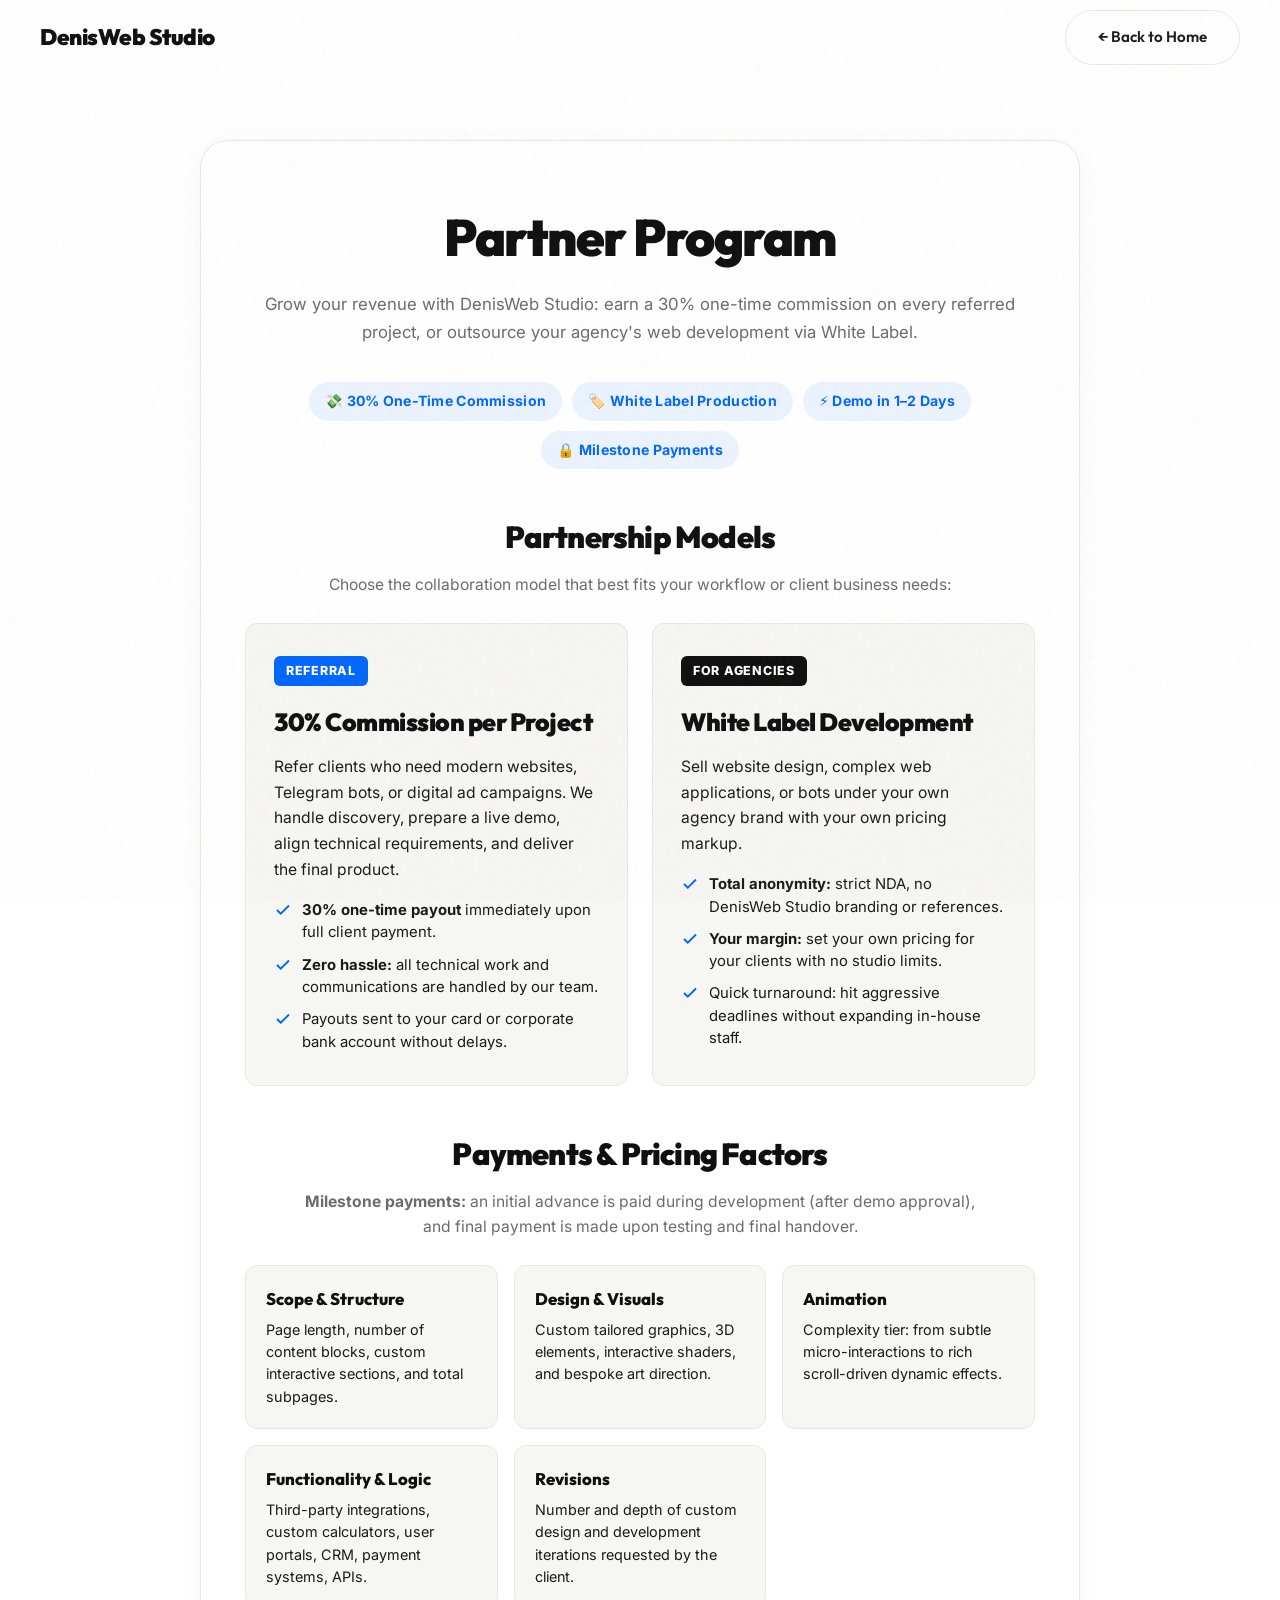
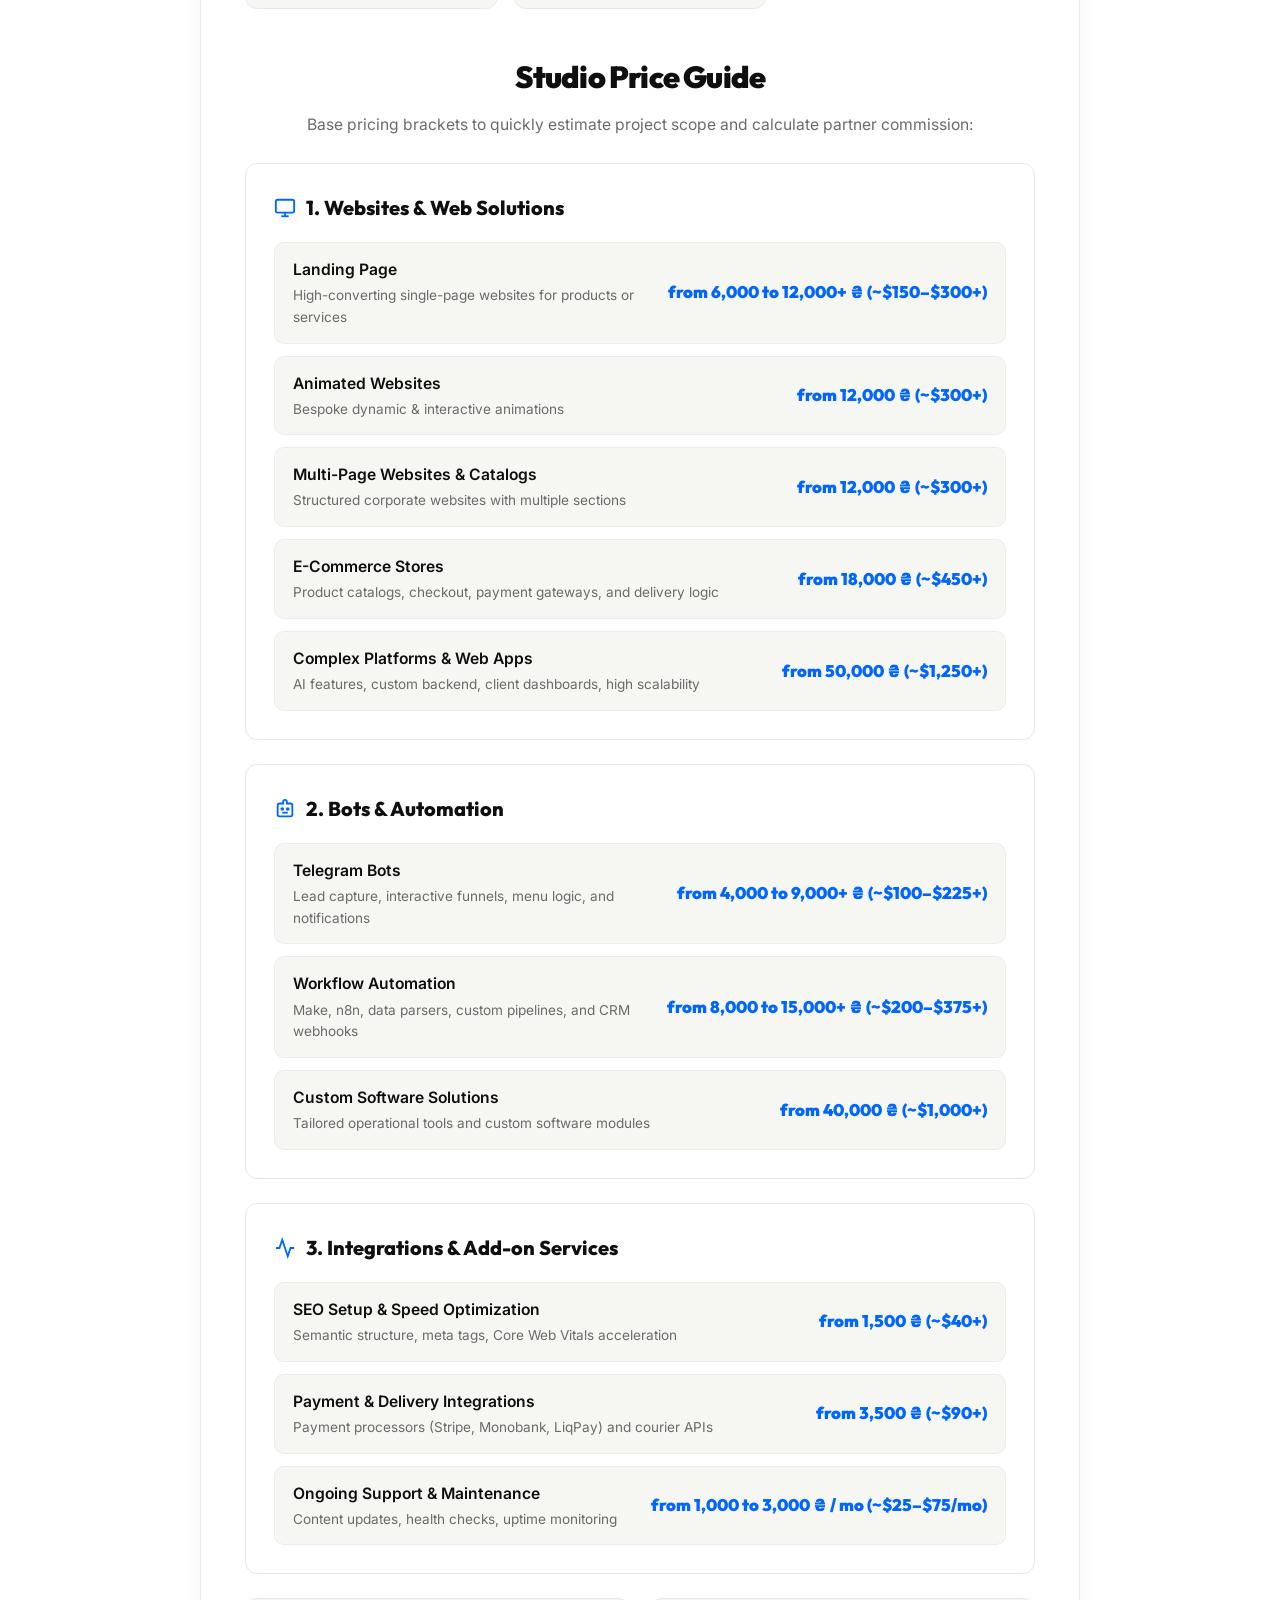
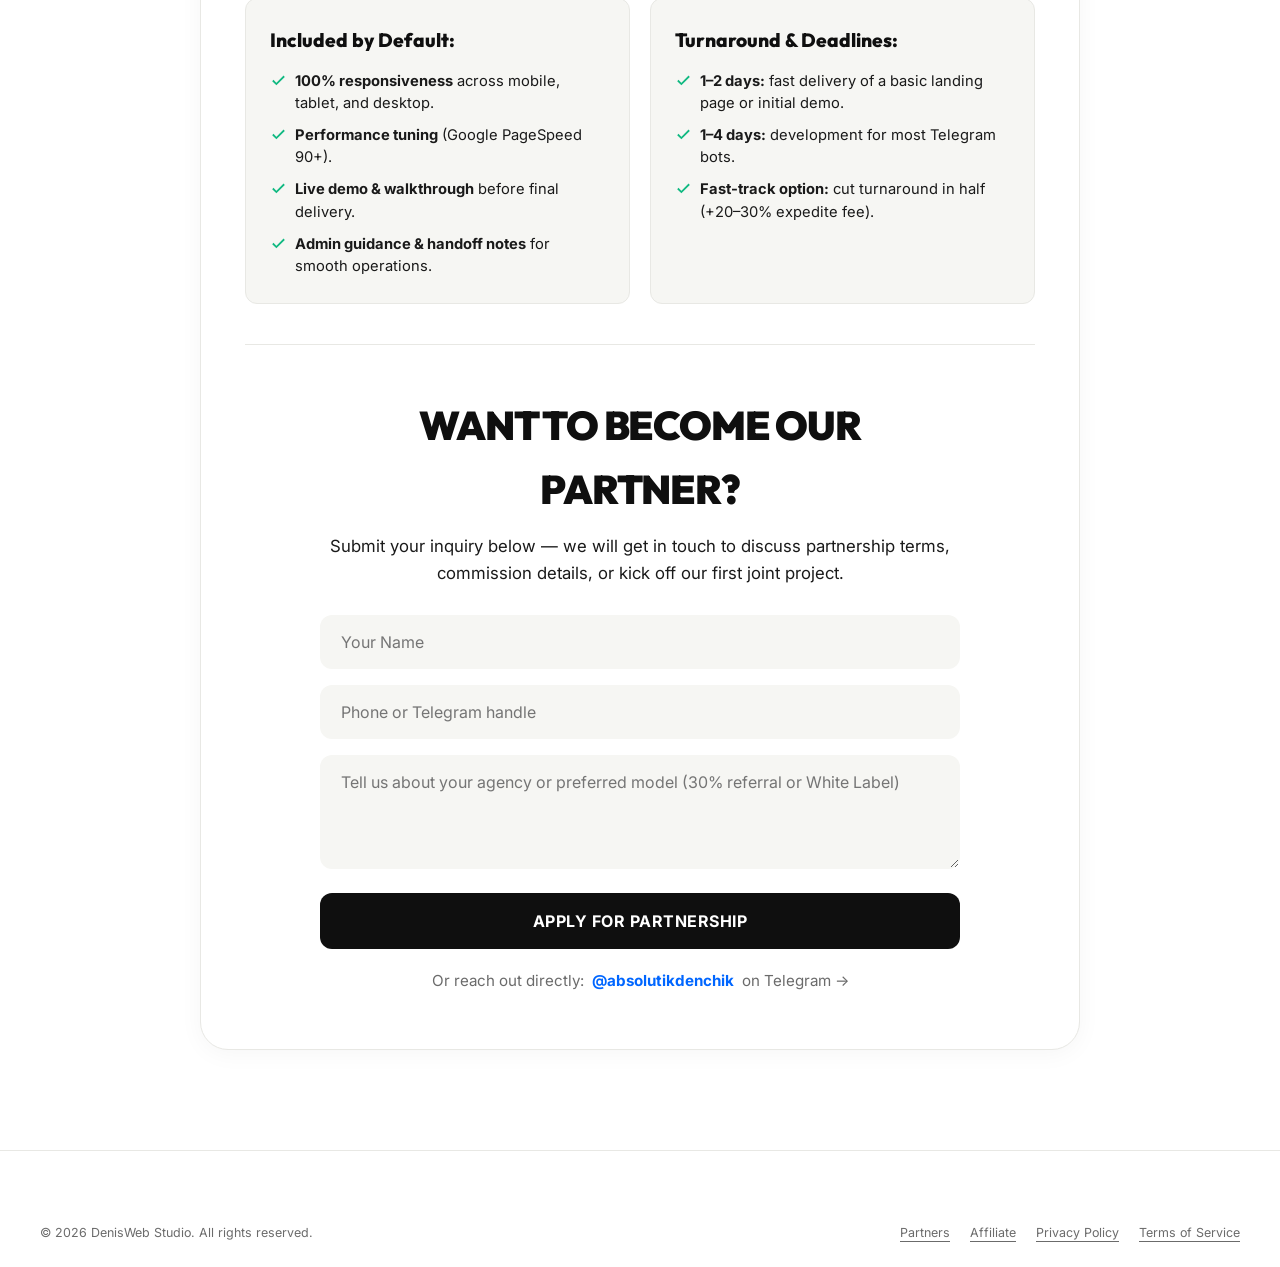
==== affiliate-en.html @ edb75cd3 "Update partners slider layout and rebuild affiliate page with accurate pricing and models" ====
<!DOCTYPE html>
<html lang="en">
<head>
  <!-- Google tag (gtag.js) -->
  <script async src="https://www.googletagmanager.com/gtag/js?id=G-YBHS45T8XF"></script>
  <script>
    window.dataLayer = window.dataLayer || [];
    function gtag(){dataLayer.push(arguments);}
    gtag('js', new Date());

    gtag('config', 'G-YBHS45T8XF');
  </script>

  <meta charset="UTF-8">
  <meta name="viewport" content="width=device-width, initial-scale=1.0">
  <title>Partner Program | DenisWeb Studio</title>
  <meta name="description" content="DenisWeb Studio Partner Program: 30% one-time commission per referred client or White Label development for digital agencies. Transparent rates, fast turnaround, and 1-2 day demos.">
  <meta name="robots" content="index, follow">

  <!-- Favicon & Touch Icons -->
  <link rel="icon" type="image/x-icon" href="/favicon.ico">
  <link rel="icon" type="image/png" sizes="48x48" href="/favicon-48x48.png">
  <link rel="icon" type="image/png" sizes="96x96" href="/favicon-96x96.png">
  <link rel="icon" type="image/png" sizes="192x192" href="/assets/images/icon-192.png">
  <link rel="apple-touch-icon" sizes="180x180" href="/apple-touch-icon.png">
  <link rel="manifest" href="/site.webmanifest">
  <meta name="theme-color" content="#0F0F0F">

  <!-- OpenGraph -->
  <meta property="og:type" content="website">
  <meta property="og:title" content="Partner Program | DenisWeb Studio">
  <meta property="og:description" content="Earn 30% commission per referred project or scale your agency with White Label web development.">
  <meta property="og:image" content="https://denys-zalizko.vercel.app/assets/images/logo-square.png">
  <link rel="preconnect" href="https://fonts.googleapis.com">
  <link rel="preconnect" href="https://fonts.gstatic.com" crossorigin>
  <link href="https://fonts.googleapis.com/css2?family=Inter:wght@400;500;600;700&family=Outfit:wght@600;700;800;900&display=swap" rel="stylesheet">
  <link rel="stylesheet" href="assets/css/styles.css">
  <style>
    .legal-hdr__inner {
      height: 100%;
      display: flex !important;
      align-items: center !important;
      justify-content: space-between !important;
      width: 100% !important;
    }
    .legal-hdr .logo {
      display: flex !important;
      align-items: center !important;
      margin: 0 !important;
      order: 1 !important;
    }
    .legal-hdr .logo__name {
      font-family: var(--ffh) !important;
      font-weight: 900 !important;
      font-size: 1.4rem !important;
      letter-spacing: -0.5px !important;
      color: var(--black) !important;
    }
    .legal-hdr .btn {
      display: inline-flex !important;
      align-items: center !important;
      margin-left: auto !important;
      order: 2 !important;
    }
    .legal-page {
      padding-top: calc(var(--hh) + 40px);
      padding-bottom: 100px;
      min-height: 100vh;
    }
    .legal-card {
      background: var(--white);
      border: 1px solid var(--border);
      border-radius: var(--r-xl);
      padding: 56px 44px;
      margin-top: 24px;
      box-shadow: 0 4px 24px rgba(0,0,0,0.04);
    }
    .legal-card h1 {
      font-family: var(--ffh);
      font-size: clamp(2.2rem, 4vw, 3.2rem);
      font-weight: 900;
      letter-spacing: -1.5px;
      color: var(--black);
      margin-bottom: 12px;
      text-align: center;
    }
    .legal-card .legal-date {
      color: var(--muted);
      font-size: 1.05rem;
      margin: 0 auto 36px;
      display: block;
      line-height: 1.65;
      max-width: 760px;
      text-align: center;
    }

    /* Chips row */
    .partner-chips {
      display: flex;
      justify-content: center;
      flex-wrap: wrap;
      gap: 10px;
      margin-bottom: 44px;
    }
    .partner-chip {
      display: inline-flex;
      align-items: center;
      gap: 6px;
      padding: 8px 16px;
      border-radius: 999px;
      background: rgba(0, 102, 255, 0.08);
      color: var(--accent);
      font-size: 0.88rem;
      font-weight: 700;
      letter-spacing: 0.02em;
    }

    /* Section Titles */
    .affiliate-sec-title {
      font-family: var(--ffh);
      font-size: clamp(1.4rem, 2.8vw, 1.9rem);
      font-weight: 900;
      letter-spacing: -0.8px;
      color: var(--black);
      margin: 44px 0 20px;
      text-align: center;
    }
    .affiliate-sec-desc {
      text-align: center;
      color: var(--muted);
      font-size: 0.98rem;
      max-width: 680px;
      margin: -10px auto 26px;
      line-height: 1.6;
    }

    /* Format Cards (30% vs White Label) */
    .format-grid {
      display: grid;
      grid-template-columns: 1fr 1fr;
      gap: 24px;
      margin-bottom: 20px;
    }
    .format-card {
      background: var(--gray);
      border: 1px solid var(--border);
      border-radius: var(--r);
      padding: 32px 28px;
      display: flex;
      flex-direction: column;
      position: relative;
      transition: transform 0.25s ease, border-color 0.25s ease;
    }
    .format-card:hover {
      transform: translateY(-3px);
      border-color: var(--accent);
    }
    .format-card__badge {
      display: inline-block;
      align-self: flex-start;
      padding: 5px 12px;
      border-radius: 6px;
      font-size: 0.78rem;
      font-weight: 800;
      text-transform: uppercase;
      letter-spacing: 0.06em;
      margin-bottom: 16px;
      background: var(--black);
      color: var(--white);
    }
    .format-card__badge.accent {
      background: var(--accent);
      color: #FFFFFF;
    }
    .format-card__title {
      font-family: var(--ffh);
      font-size: clamp(1.25rem, 2.2vw, 1.55rem);
      font-weight: 900;
      letter-spacing: -0.5px;
      color: var(--black);
      margin-bottom: 12px;
    }
    .format-card__text {
      font-size: 0.98rem;
      color: var(--text);
      line-height: 1.65;
      margin-bottom: 16px;
    }
    .format-card__list {
      list-style: none;
      padding: 0;
      margin: 0;
      display: flex;
      flex-direction: column;
      gap: 10px;
      font-size: 0.93rem;
      color: var(--text);
    }
    .format-card__list li {
      display: flex;
      align-items: flex-start;
      gap: 10px;
      line-height: 1.5;
    }
    .format-card__list li svg {
      width: 18px;
      height: 18px;
      min-width: 18px;
      color: var(--accent);
      margin-top: 2px;
    }

    /* Price Section & Grids */
    .price-cat {
      background: var(--white);
      border: 1px solid var(--border);
      border-radius: var(--r);
      padding: 28px;
      margin-bottom: 24px;
    }
    .price-cat__title {
      font-family: var(--ffh);
      font-size: 1.25rem;
      font-weight: 800;
      color: var(--black);
      margin-bottom: 18px;
      display: flex;
      align-items: center;
      gap: 10px;
    }
    .price-cat__title svg {
      color: var(--accent);
      width: 22px;
      height: 22px;
    }
    .price-table {
      display: flex;
      flex-direction: column;
      gap: 12px;
    }
    .price-row {
      display: flex;
      justify-content: space-between;
      align-items: center;
      padding: 14px 18px;
      background: var(--gray);
      border-radius: 10px;
      border: 1px solid rgba(0,0,0,0.04);
      gap: 16px;
    }
    .price-row__name {
      font-weight: 600;
      font-size: 0.98rem;
      color: var(--black);
    }
    .price-row__desc {
      font-size: 0.85rem;
      color: var(--muted);
      margin-top: 3px;
    }
    .price-row__val {
      font-family: var(--ffh);
      font-weight: 900;
      font-size: 1.05rem;
      color: var(--accent);
      white-space: nowrap;
      text-align: right;
    }

    /* Influencing Factors */
    .factors-grid {
      display: grid;
      grid-template-columns: repeat(auto-fit, minmax(240px, 1fr));
      gap: 16px;
      margin-bottom: 28px;
    }
    .factor-item {
      background: var(--gray);
      border: 1px solid var(--border);
      border-radius: 12px;
      padding: 20px;
    }
    .factor-item__title {
      font-family: var(--ffh);
      font-weight: 800;
      font-size: 1.05rem;
      color: var(--black);
      margin-bottom: 6px;
    }
    .factor-item__desc {
      font-size: 0.9rem;
      color: var(--text);
      line-height: 1.55;
    }

    /* Included & Deadlines 2-Col Box */
    .info-dual {
      display: grid;
      grid-template-columns: 1fr 1fr;
      gap: 20px;
      margin-bottom: 40px;
    }
    .info-dual__col {
      background: var(--gray);
      border: 1px solid var(--border);
      border-radius: var(--r);
      padding: 26px 24px;
    }
    .info-dual__title {
      font-family: var(--ffh);
      font-size: 1.2rem;
      font-weight: 800;
      color: var(--black);
      margin-bottom: 14px;
    }
    .info-dual__list {
      list-style: none;
      padding: 0;
      margin: 0;
      display: flex;
      flex-direction: column;
      gap: 10px;
      font-size: 0.92rem;
      color: var(--text);
    }
    .info-dual__list li {
      display: flex;
      align-items: flex-start;
      gap: 8px;
      line-height: 1.5;
    }
    .info-dual__list li svg {
      width: 17px;
      height: 17px;
      min-width: 17px;
      color: #10B981;
      margin-top: 2px;
    }

    /* Contact Form Section */
    .partner-form-section {
      border-top: 1px solid var(--border);
      padding-top: 48px;
      margin-top: 28px;
    }
    .partner-form-container {
      max-width: 640px;
      margin: 0 auto;
      text-align: center;
    }
    .partner-form-container h2 {
      font-family: var(--ffh);
      font-size: clamp(1.8rem, 3.5vw, 2.5rem);
      font-weight: 900;
      letter-spacing: -1.2px;
      color: var(--black);
      margin-bottom: 12px;
    }
    .partner-form-container p {
      color: var(--text);
      font-size: 1.05rem;
      line-height: 1.6;
      margin-bottom: 28px;
    }

    /* Telegram Quick Link */
    .partner-tg-direct {
      display: inline-flex;
      align-items: center;
      gap: 8px;
      margin-top: 20px;
      font-size: 0.95rem;
      color: var(--muted);
      text-decoration: none;
      transition: color var(--trans);
    }
    .partner-tg-direct:hover {
      color: var(--accent);
    }
    .partner-tg-direct strong {
      color: var(--accent);
    }

    /* Dark theme support */
    body.dark-theme .legal-card {
      background: #141414;
      border-color: #262626;
    }
    body.dark-theme .format-card,
    body.dark-theme .factor-item,
    body.dark-theme .info-dual__col,
    body.dark-theme .price-row {
      background: #1A1A1A;
      border-color: #2B2B2B;
    }
    body.dark-theme .price-cat {
      background: #141414;
      border-color: #262626;
    }
    body.dark-theme .format-card__badge {
      background: #333;
      color: #FFF;
    }
    body.dark-theme .format-card__badge.accent {
      background: var(--accent);
    }

    /* Mobile Responsive */
    @media (max-width: 768px) {
      .legal-card {
        padding: 32px 18px;
      }
      .legal-card h1 {
        font-size: 2.1rem;
        text-align: center;
      }
      .legal-card .legal-date {
        font-size: 0.95rem;
        margin-bottom: 24px;
        text-align: center;
      }
      .affiliate-sec-title {
        font-size: 1.45rem;
        text-align: center;
        margin-top: 36px;
      }
      .affiliate-sec-desc {
        text-align: center;
      }
      .format-grid {
        grid-template-columns: 1fr;
        gap: 16px;
      }
      .format-card {
        padding: 24px 20px;
        text-align: center;
        align-items: center;
      }
      .format-card__badge {
        align-self: center;
      }
      .format-card__list {
        text-align: left;
      }
      .info-dual {
        grid-template-columns: 1fr;
        gap: 16px;
      }
      .info-dual__col {
        padding: 22px 18px;
      }
      .price-cat {
        padding: 20px 16px;
      }
      .price-row {
        flex-direction: column;
        align-items: center;
        text-align: center;
        padding: 14px;
        gap: 8px;
      }
      .price-row__val {
        text-align: center;
      }
      .partner-chips {
        justify-content: center;
      }
      .partner-chip {
        font-size: 0.8rem;
        padding: 6px 12px;
      }
      .partner-form-container h2 {
        font-size: 1.95rem;
        text-align: center;
      }
      .partner-form-container p {
        font-size: 0.95rem;
        text-align: center;
      }
      .legal-hdr .logo__name {
        font-size: 1.15rem !important;
      }
    }
  </style>
</head>
<body>

<!-- Noise overlay -->
<div class="noise" aria-hidden="true"></div>

<!-- Header -->
<header class="hdr legal-hdr">
  <div class="wrap legal-hdr__inner">
    <a href="en.html" class="logo">
      <span class="logo__name">DenisWeb Studio</span>
    </a>
    <a href="en.html" class="btn btn--out btn--sm">← Back to Home</a>
  </div>
</header>

<!-- Main content -->
<main class="legal-page">
  <div class="wrap" style="max-width: 960px;">
    <div class="legal-card">

      <h1>Partner Program</h1>
      <span class="legal-date">Grow your revenue with DenisWeb Studio: earn a 30% one-time commission on every referred project, or outsource your agency's web development via White Label.</span>

      <!-- Chips -->
      <div class="partner-chips">
        <span class="partner-chip">💸 30% One-Time Commission</span>
        <span class="partner-chip">🏷️ White Label Production</span>
        <span class="partner-chip">⚡ Demo in 1–2 Days</span>
        <span class="partner-chip">🔒 Milestone Payments</span>
      </div>

      <!-- SECTION 1: FORMATS -->
      <h2 class="affiliate-sec-title">Partnership Models</h2>
      <p class="affiliate-sec-desc">Choose the collaboration model that best fits your workflow or client business needs:</p>

      <div class="format-grid">
        <!-- Card 1 -->
        <div class="format-card">
          <span class="format-card__badge accent">Referral</span>
          <h3 class="format-card__title">30% Commission per Project</h3>
          <p class="format-card__text">Refer clients who need modern websites, Telegram bots, or digital ad campaigns. We handle discovery, prepare a live demo, align technical requirements, and deliver the final product.</p>
          <ul class="format-card__list">
            <li>
              <svg viewBox="0 0 24 24" fill="none" stroke="currentColor" stroke-width="2.5"><polyline points="20 6 9 17 4 12"/></svg>
              <span><strong>30% one-time payout</strong> immediately upon full client payment.</span>
            </li>
            <li>
              <svg viewBox="0 0 24 24" fill="none" stroke="currentColor" stroke-width="2.5"><polyline points="20 6 9 17 4 12"/></svg>
              <span><strong>Zero hassle:</strong> all technical work and communications are handled by our team.</span>
            </li>
            <li>
              <svg viewBox="0 0 24 24" fill="none" stroke="currentColor" stroke-width="2.5"><polyline points="20 6 9 17 4 12"/></svg>
              <span>Payouts sent to your card or corporate bank account without delays.</span>
            </li>
          </ul>
        </div>

        <!-- Card 2 -->
        <div class="format-card">
          <span class="format-card__badge">For Agencies</span>
          <h3 class="format-card__title">White Label Development</h3>
          <p class="format-card__text">Sell website design, complex web applications, or bots under your own agency brand with your own pricing markup.</p>
          <ul class="format-card__list">
            <li>
              <svg viewBox="0 0 24 24" fill="none" stroke="currentColor" stroke-width="2.5"><polyline points="20 6 9 17 4 12"/></svg>
              <span><strong>Total anonymity:</strong> strict NDA, no DenisWeb Studio branding or references.</span>
            </li>
            <li>
              <svg viewBox="0 0 24 24" fill="none" stroke="currentColor" stroke-width="2.5"><polyline points="20 6 9 17 4 12"/></svg>
              <span><strong>Your margin:</strong> set your own pricing for your clients with no studio limits.</span>
            </li>
            <li>
              <svg viewBox="0 0 24 24" fill="none" stroke="currentColor" stroke-width="2.5"><polyline points="20 6 9 17 4 12"/></svg>
              <span>Quick turnaround: hit aggressive deadlines without expanding in-house staff.</span>
            </li>
          </ul>
        </div>
      </div>

      <!-- SECTION 2: PAYMENT & FACTORS -->
      <h2 class="affiliate-sec-title">Payments & Pricing Factors</h2>
      <p class="affiliate-sec-desc"><strong>Milestone payments:</strong> an initial advance is paid during development (after demo approval), and final payment is made upon testing and final handover.</p>

      <div class="factors-grid">
        <div class="factor-item">
          <div class="factor-item__title">Scope & Structure</div>
          <div class="factor-item__desc">Page length, number of content blocks, custom interactive sections, and total subpages.</div>
        </div>
        <div class="factor-item">
          <div class="factor-item__title">Design & Visuals</div>
          <div class="factor-item__desc">Custom tailored graphics, 3D elements, interactive shaders, and bespoke art direction.</div>
        </div>
        <div class="factor-item">
          <div class="factor-item__title">Animation</div>
          <div class="factor-item__desc">Complexity tier: from subtle micro-interactions to rich scroll-driven dynamic effects.</div>
        </div>
        <div class="factor-item">
          <div class="factor-item__title">Functionality & Logic</div>
          <div class="factor-item__desc">Third-party integrations, custom calculators, user portals, CRM, payment systems, APIs.</div>
        </div>
        <div class="factor-item">
          <div class="factor-item__title">Revisions</div>
          <div class="factor-item__desc">Number and depth of custom design and development iterations requested by the client.</div>
        </div>
      </div>

      <!-- SECTION 3: PRICING -->
      <h2 class="affiliate-sec-title">Studio Price Guide</h2>
      <p class="affiliate-sec-desc">Base pricing brackets to quickly estimate project scope and calculate partner commission:</p>

      <!-- Category 1: Sites -->
      <div class="price-cat">
        <div class="price-cat__title">
          <svg viewBox="0 0 24 24" fill="none" stroke="currentColor" stroke-width="2"><rect x="2" y="3" width="20" height="14" rx="2"/><line x1="8" y1="21" x2="16" y2="21"/><line x1="12" y1="17" x2="12" y2="21"/></svg>
          1. Websites & Web Solutions
        </div>
        <div class="price-table">
          <div class="price-row">
            <div>
              <div class="price-row__name">Landing Page</div>
              <div class="price-row__desc">High-converting single-page websites for products or services</div>
            </div>
            <div class="price-row__val">from 6,000 to 12,000+ ₴ (~$150–$300+)</div>
          </div>
          <div class="price-row">
            <div>
              <div class="price-row__name">Animated Websites</div>
              <div class="price-row__desc">Bespoke dynamic & interactive animations</div>
            </div>
            <div class="price-row__val">from 12,000 ₴ (~$300+)</div>
          </div>
          <div class="price-row">
            <div>
              <div class="price-row__name">Multi-Page Websites & Catalogs</div>
              <div class="price-row__desc">Structured corporate websites with multiple sections</div>
            </div>
            <div class="price-row__val">from 12,000 ₴ (~$300+)</div>
          </div>
          <div class="price-row">
            <div>
              <div class="price-row__name">E-Commerce Stores</div>
              <div class="price-row__desc">Product catalogs, checkout, payment gateways, and delivery logic</div>
            </div>
            <div class="price-row__val">from 18,000 ₴ (~$450+)</div>
          </div>
          <div class="price-row">
            <div>
              <div class="price-row__name">Complex Platforms & Web Apps</div>
              <div class="price-row__desc">AI features, custom backend, client dashboards, high scalability</div>
            </div>
            <div class="price-row__val">from 50,000 ₴ (~$1,250+)</div>
          </div>
        </div>
      </div>

      <!-- Category 2: Bots & Automation -->
      <div class="price-cat">
        <div class="price-cat__title">
          <svg viewBox="0 0 24 24" fill="none" stroke="currentColor" stroke-width="2"><path d="M12 2a2 2 0 0 1 2 2v2h4a2 2 0 0 1 2 2v10a2 2 0 0 1-2 2H6a2 2 0 0 1-2-2V8a2 2 0 0 1 2-2h4V4a2 2 0 0 1 2-2z"/><circle cx="9" cy="12" r="1"/><circle cx="15" cy="12" r="1"/><line x1="9" y1="16" x2="15" y2="16"/></svg>
          2. Bots & Automation
        </div>
        <div class="price-table">
          <div class="price-row">
            <div>
              <div class="price-row__name">Telegram Bots</div>
              <div class="price-row__desc">Lead capture, interactive funnels, menu logic, and notifications</div>
            </div>
            <div class="price-row__val">from 4,000 to 9,000+ ₴ (~$100–$225+)</div>
          </div>
          <div class="price-row">
            <div>
              <div class="price-row__name">Workflow Automation</div>
              <div class="price-row__desc">Make, n8n, data parsers, custom pipelines, and CRM webhooks</div>
            </div>
            <div class="price-row__val">from 8,000 to 15,000+ ₴ (~$200–$375+)</div>
          </div>
          <div class="price-row">
            <div>
              <div class="price-row__name">Custom Software Solutions</div>
              <div class="price-row__desc">Tailored operational tools and custom software modules</div>
            </div>
            <div class="price-row__val">from 40,000 ₴ (~$1,000+)</div>
          </div>
        </div>
      </div>

      <!-- Category 3: Additional Services -->
      <div class="price-cat">
        <div class="price-cat__title">
          <svg viewBox="0 0 24 24" fill="none" stroke="currentColor" stroke-width="2"><polyline points="22 12 18 12 15 21 9 3 6 12 2 12"/></svg>
          3. Integrations & Add-on Services
        </div>
        <div class="price-table">
          <div class="price-row">
            <div>
              <div class="price-row__name">SEO Setup & Speed Optimization</div>
              <div class="price-row__desc">Semantic structure, meta tags, Core Web Vitals acceleration</div>
            </div>
            <div class="price-row__val">from 1,500 ₴ (~$40+)</div>
          </div>
          <div class="price-row">
            <div>
              <div class="price-row__name">Payment & Delivery Integrations</div>
              <div class="price-row__desc">Payment processors (Stripe, Monobank, LiqPay) and courier APIs</div>
            </div>
            <div class="price-row__val">from 3,500 ₴ (~$90+)</div>
          </div>
          <div class="price-row">
            <div>
              <div class="price-row__name">Ongoing Support & Maintenance</div>
              <div class="price-row__desc">Content updates, health checks, uptime monitoring</div>
            </div>
            <div class="price-row__val">from 1,000 to 3,000 ₴ / mo (~$25–$75/mo)</div>
          </div>
        </div>
      </div>

      <!-- SECTION 4: INCLUDED & DEADLINES -->
      <div class="info-dual">
        <div class="info-dual__col">
          <div class="info-dual__title">Included by Default:</div>
          <ul class="info-dual__list">
            <li>
              <svg viewBox="0 0 24 24" fill="none" stroke="currentColor" stroke-width="2.5"><polyline points="20 6 9 17 4 12"/></svg>
              <span><strong>100% responsiveness</strong> across mobile, tablet, and desktop.</span>
            </li>
            <li>
              <svg viewBox="0 0 24 24" fill="none" stroke="currentColor" stroke-width="2.5"><polyline points="20 6 9 17 4 12"/></svg>
              <span><strong>Performance tuning</strong> (Google PageSpeed 90+).</span>
            </li>
            <li>
              <svg viewBox="0 0 24 24" fill="none" stroke="currentColor" stroke-width="2.5"><polyline points="20 6 9 17 4 12"/></svg>
              <span><strong>Live demo & walkthrough</strong> before final delivery.</span>
            </li>
            <li>
              <svg viewBox="0 0 24 24" fill="none" stroke="currentColor" stroke-width="2.5"><polyline points="20 6 9 17 4 12"/></svg>
              <span><strong>Admin guidance & handoff notes</strong> for smooth operations.</span>
            </li>
          </ul>
        </div>

        <div class="info-dual__col">
          <div class="info-dual__title">Turnaround & Deadlines:</div>
          <ul class="info-dual__list">
            <li>
              <svg viewBox="0 0 24 24" fill="none" stroke="currentColor" stroke-width="2.5"><polyline points="20 6 9 17 4 12"/></svg>
              <span><strong>1–2 days:</strong> fast delivery of a basic landing page or initial demo.</span>
            </li>
            <li>
              <svg viewBox="0 0 24 24" fill="none" stroke="currentColor" stroke-width="2.5"><polyline points="20 6 9 17 4 12"/></svg>
              <span><strong>1–4 days:</strong> development for most Telegram bots.</span>
            </li>
            <li>
              <svg viewBox="0 0 24 24" fill="none" stroke="currentColor" stroke-width="2.5"><polyline points="20 6 9 17 4 12"/></svg>
              <span><strong>Fast-track option:</strong> cut turnaround in half (+20–30% expedite fee).</span>
            </li>
          </ul>
        </div>
      </div>

      <!-- SECTION 5: CONTACT FORM -->
      <div class="partner-form-section">
        <div class="partner-form-container">
          <h2>WANT TO BECOME OUR PARTNER?</h2>
          <p>Submit your inquiry below — we will get in touch to discuss partnership terms, commission details, or kick off our first joint project.</p>

          <form class="form-new" id="contactForm" novalidate>
            <div class="form-new__group">
              <input type="text" id="formName" name="name" placeholder="Your Name" autocomplete="name" required>
              <span class="form-new__error" id="nameError"></span>
            </div>

            <div class="form-new__group">
              <input type="tel" id="formPhone" name="phone" placeholder="Phone or Telegram handle" autocomplete="tel" required>
              <span class="form-new__error" id="phoneError"></span>
            </div>

            <div class="form-new__group">
              <textarea id="formProject" name="project" placeholder="Tell us about your agency or preferred model (30% referral or White Label)" rows="4" required></textarea>
              <span class="form-new__error" id="projectError"></span>
            </div>
            
            <button type="submit" class="btn-black" id="cfSubmit" style="width: 100%;">APPLY FOR PARTNERSHIP</button>
            <div class="form__status" id="cfStatus" role="status" aria-live="polite"></div>
          </form>

          <div>
            <a href="https://t.me/absolutikdenchik" target="_blank" rel="noopener" class="partner-tg-direct">
              Or reach out directly: <strong>@absolutikdenchik</strong> on Telegram →
            </a>
          </div>
        </div>
      </div>

    </div>
  </div>
</main>

<!-- Footer -->
<footer class="footer" style="background: var(--white); color: var(--black); border-top: 1px solid var(--border);">
  <div class="wrap footer__bottom" style="color: var(--muted); display: flex; justify-content: space-between; align-items: center; flex-wrap: wrap; gap: 16px; padding: 24px 40px;">
    <span>© 2026 DenisWeb Studio. All rights reserved.</span>
    <div class="footer__legal" style="display: flex; gap: 20px; flex-wrap: wrap;">
      <a href="partners-en.html" style="color: inherit; text-decoration: underline; text-underline-offset: 4px;">Partners</a>
      <a href="affiliate-en.html" style="color: inherit; text-decoration: underline; text-underline-offset: 4px;">Affiliate</a>
      <a href="privacy-en.html" style="color: inherit; text-decoration: underline; text-underline-offset: 4px;">Privacy Policy</a>
      <a href="terms-en.html" style="color: inherit; text-decoration: underline; text-underline-offset: 4px;">Terms of Service</a>
    </div>
  </div>
</footer>

<script>
  // Apply saved theme automatically
  const savedTheme = localStorage.getItem('theme');
  const prefersDark = window.matchMedia && window.matchMedia('(prefers-color-scheme: dark)').matches;
  const initDark = savedTheme === 'dark' || (!savedTheme && prefersDark);
  document.body.classList.toggle('dark-theme', initDark);

  try {
    sessionStorage.setItem('denis_lang_chosen', 'en');
  } catch(e) {}

  // Affiliate Form Handler
  const form = document.getElementById('contactForm');
  if (form) {
    const status = document.getElementById('cfStatus');
    const btn = document.getElementById('cfSubmit');
    const nameInput = document.getElementById('formName');
    const phoneInput = document.getElementById('formPhone');
    const projectInput = document.getElementById('formProject');
    const nameError = document.getElementById('nameError');
    const phoneError = document.getElementById('phoneError');
    const projectError = document.getElementById('projectError');

    function setError(input, errorEl, message) {
      if (input) input.classList.add('has-error');
      if (errorEl) {
        errorEl.textContent = message;
        errorEl.classList.add('active');
      }
    }

    function clearError(input, errorEl) {
      if (input) input.classList.remove('has-error');
      if (errorEl) {
        errorEl.textContent = '';
        errorEl.classList.remove('active');
      }
    }

    function validateName() {
      const val = nameInput ? nameInput.value.trim() : '';
      if (!val) { setError(nameInput, nameError, "Please enter your name"); return false; }
      if (val.length < 2) { setError(nameInput, nameError, "Name must be at least 2 characters"); return false; }
      clearError(nameInput, nameError); return true;
    }

    function validatePhone() {
      const val = phoneInput ? phoneInput.value.trim() : '';
      if (!val) { setError(phoneInput, phoneError, "Please enter your phone or Telegram handle"); return false; }
      if (val.length < 5) { setError(phoneInput, phoneError, "Please provide a valid contact handle"); return false; }
      clearError(phoneInput, phoneError); return true;
    }

    function validateProject() {
      const val = projectInput ? projectInput.value.trim() : '';
      if (!val) { setError(projectInput, projectError, "Please tell us a few words about your agency or proposal"); return false; }
      if (val.length < 3) { setError(projectInput, projectError, "Please enter at least a few words"); return false; }
      clearError(projectInput, projectError); return true;
    }

    if (nameInput) {
      nameInput.addEventListener('input', () => { if (nameInput.classList.contains('has-error')) validateName(); });
      nameInput.addEventListener('blur', validateName);
    }
    if (phoneInput) {
      phoneInput.addEventListener('input', () => { if (phoneInput.classList.contains('has-error')) validatePhone(); });
      phoneInput.addEventListener('blur', validatePhone);
    }
    if (projectInput) {
      projectInput.addEventListener('input', () => { if (projectInput.classList.contains('has-error')) validateProject(); });
      projectInput.addEventListener('blur', validateProject);
    }

    form.addEventListener('submit', async (e) => {
      e.preventDefault();
      const isNameValid = validateName();
      const isPhoneValid = validatePhone();
      const isProjectValid = validateProject();

      if (!isNameValid || !isPhoneValid || !isProjectValid) {
        if (!isNameValid && nameInput) nameInput.focus();
        else if (!isPhoneValid && phoneInput) phoneInput.focus();
        else if (!isProjectValid && projectInput) projectInput.focus();
        return;
      }

      if (btn) {
        btn.disabled = true;
        btn.textContent = 'SENDING...';
      }
      if (status) {
        status.className = 'form__status';
        status.style.display = 'none';
      }

      const name = nameInput.value.trim();
      const phone = phoneInput.value.trim();
      const rawProject = projectInput.value.trim();
      const project = `[Partner Program - EN] ${rawProject}`;

      try {
        const res = await fetch('/api/contact', {
          method: 'POST',
          headers: { 'Content-Type': 'application/json' },
          body: JSON.stringify({ name, phone, project })
        });
        const data = await res.json().catch(() => ({}));

        if (res.ok && data.success) {
          if (status) {
            status.className = 'form__status success';
            status.textContent = 'Thank you! Your partnership inquiry has been received. We will contact you shortly.';
            status.style.display = 'block';
          }
          form.reset();
        } else {
          throw new Error(data.error || 'Failed to submit form');
        }
      } catch (err) {
        if (status) {
          status.className = 'form__status error';
          status.textContent = err.message || 'Network error. Reach out directly via Telegram: @absolutikdenchik';
          status.style.display = 'block';
        }
      } finally {
        if (btn) {
          btn.disabled = false;
          btn.textContent = 'APPLY FOR PARTNERSHIP';
        }
      }
    });
  }
</script>

</body>
</html>
---- assets/css/styles.css ----
/* ============================================================
   DENYS ZALIZKO — styles.css v3
   Light · Brander-inspired · Clean minimal
   ============================================================ */

/* ---- TOKENS ---- */
:root {
  --white:     #FFFFFF;
  --gray:      #F6F6F3;
  --border:    #E8E8E4;
  --black:     #0F0F0F;
  --text:      #1A1A1A;
  --muted:     #6B6B6B;
  --light:     #B0B0B0;

  --accent:    #0066FF;
  --accent-h:  #0052CC;
  --accent-bg: rgba(0, 102, 255, 0.07);

  --ff:  'Inter', system-ui, sans-serif;
  --ffh: 'Outfit', 'Inter', system-ui, sans-serif;

  --r:    12px;
  --r-lg: 20px;
  --r-xl: 28px;

  --max-w: 1280px;
  --hh:    76px;
  --trans: .3s cubic-bezier(.4,0,.2,1);
}

body.dark-theme {
  --white:     #0F0F0F;
  --gray:      #161616;
  --border:    #2A2A2A;
  --black:     #FFFFFF;
  --text:      #E0E0E0;
  --muted:     #888888;
  --light:     #555555;
}

/* ---- RESET ---- */
*, *::before, *::after { box-sizing: border-box; margin: 0; padding: 0; }
html { scroll-behavior: smooth; }
body { font-family: var(--ff); background: var(--white); color: var(--text); line-height: 1.6; overflow-x: hidden; }
img, svg { display: block; max-width: 100%; }
a { color: inherit; text-decoration: none; }
button { font-family: inherit; cursor: pointer; border: none; background: none; }
ul { list-style: none; }
input, textarea { font-family: inherit; }

/* ---- WRAP ---- */
.wrap { width: 100%; max-width: var(--max-w); margin: 0 auto; padding: 0 40px; }

/* ============================================================
   BUTTONS
   ============================================================ */
.btn {
  display: inline-flex;
  align-items: center;
  justify-content: center;
  gap: 8px;
  padding: 14px 32px;
  border-radius: 999px;
  font-family: var(--ffh);
  font-weight: 600;
  font-size: .95rem;
  transition: var(--trans);
  cursor: pointer;
  white-space: nowrap;
}
.btn--fill {
  background: var(--accent);
  color: #fff;
}
.btn--fill:hover {
  background: var(--accent-h);
  transform: translateY(-2px);
  box-shadow: 0 8px 24px rgba(255,92,0,.3);
}
.btn--out {
  background: transparent;
  color: var(--text);
  border: 1.5px solid var(--border);
}
.btn--out:hover {
  border-color: var(--accent);
  color: var(--accent);
  transform: translateY(-2px);
}
.btn--lg { padding: 18px 40px; font-size: 1rem; }
.btn--block { width: 100%; }

/* ============================================================
   LABELS / BADGES
   ============================================================ */
.label {
  display: inline-block;
  padding: 6px 16px;
  border-radius: 999px;
  border: 1.5px solid var(--border);
  font-size: .78rem;
  font-weight: 600;
  letter-spacing: 1.2px;
  text-transform: uppercase;
  color: var(--muted);
}
.label--outline {
  border-color: var(--accent);
  color: var(--accent);
}

/* ============================================================
   HEADER
   ============================================================ */
.hdr {
  position: fixed;
  top: 0; left: 0; right: 0;
  z-index: 999;
  height: var(--hh);
  background: rgba(255,255,255,.92);
  backdrop-filter: blur(20px) saturate(180%);
  -webkit-backdrop-filter: blur(20px) saturate(180%);
  border-bottom: 1px solid transparent;
  transition: border-color var(--trans);
}
.hdr.scrolled { border-bottom-color: var(--border); }

.hdr__inner {
  height: 100%;
  display: flex;
  align-items: center;
  gap: 32px;
}

.logo {
  display: flex;
  align-items: center;
  gap: 10px;
  flex-shrink: 0;
}
.logo__mark {
  width: 38px; height: 38px;
  background: var(--black);
  color: #fff;
  font-family: var(--ffh);
  font-weight: 800;
  font-size: .82rem;
  border-radius: 10px;
  display: flex;
  align-items: center;
  justify-content: center;
  letter-spacing: .3px;
}
.logo__name {
  font-family: var(--ffh);
  font-weight: 700;
  font-size: .95rem;
  color: var(--black);
}

.hdr__nav {
  display: flex;
  align-items: center;
  gap: 4px;
  margin-left: auto;
}
.hdr__nav a {
  padding: 8px 16px;
  border-radius: 999px;
  font-size: .88rem;
  font-weight: 500;
  color: var(--muted);
  transition: var(--trans);
}
.hdr__nav a:hover { color: var(--text); background: var(--gray); }

.hdr__inner > .btn { margin-left: 8px; }

.burger {
  display: none;
  flex-direction: column;
  gap: 5px;
  width: 28px;
  margin-left: auto;
  cursor: pointer;
}
.burger span {
  display: block;
  height: 2px;
  background: var(--black);
  border-radius: 2px;
  transition: var(--trans);
}
.burger.open span:nth-child(1) { transform: translateY(7px) rotate(45deg); }
.burger.open span:nth-child(2) { opacity: 0; }
.burger.open span:nth-child(3) { transform: translateY(-7px) rotate(-45deg); }

/* Mobile nav */
.mob-nav {
  position: fixed;
  top: var(--hh);
  left: 0; right: 0;
  z-index: 998;
  background: var(--white);
  border-bottom: 1px solid var(--border);
  padding: 24px 24px 32px;
  display: flex;
  flex-direction: column;
  gap: 4px;
  transform: translateY(-110%);
  opacity: 0;
  transition: .5s cubic-bezier(.4,0,.2,1);
}
.mob-nav.open { transform: translateY(0); opacity: 1; }
.mob-nav nav { display: flex; flex-direction: column; gap: 2px; }
.mob-nav a {
  padding: 13px 16px;
  border-radius: var(--r);
  font-weight: 500;
  font-size: 1.05rem;
  color: var(--muted);
  transition: var(--trans);
}
.mob-nav a:hover { color: var(--text); background: var(--gray); }
.mob-nav .btn,
.mob-nav .btn--fill {
  margin-top: 16px;
  color: #FFFFFF !important;
  background: var(--accent) !important;
  text-align: center;
  justify-content: center;
  font-weight: 700;
}

/* ============================================================
   HERO
   ============================================================ */
.hero {
  min-height: 100svh;
  display: flex;
  align-items: center;
  padding-top: var(--hh);
  overflow: hidden;
  position: relative;
  border-bottom: 1px solid var(--border);
}
.hero__inner {
  display: grid;
  grid-template-columns: 1fr 1fr;
  gap: 40px;
  align-items: center;
  padding-top: 60px;
  padding-bottom: 60px;
}
.hero__left {
  display: flex;
  flex-direction: column;
  gap: 28px;
}
.hero__title {
  font-family: var(--ffh);
  font-size: clamp(4rem, 8vw, 7.5rem);
  font-weight: 900;
  line-height: .95;
  letter-spacing: -3px;
  color: var(--black);
}
.accent { color: var(--accent); }
.hero__sub {
  font-size: 1.1rem;
  color: var(--muted);
  line-height: 1.7;
  max-width: 460px;
}
.hero__stats {
  display: flex;
  gap: 32px;
  padding-top: 24px;
  border-top: 1px solid var(--border);
}
.hero__stat { display: flex; flex-direction: column; gap: 2px; }
.hero__stat strong {
  font-family: var(--ffh);
  font-size: 1.8rem;
  font-weight: 900;
  color: var(--black);
  line-height: 1;
}
.hero__stat span {
  font-size: .72rem;
  color: var(--light);
  font-weight: 600;
  text-transform: uppercase;
  letter-spacing: 1px;
}
.hero__right {
  position: relative;
  height: 560px;
}
#heroCanvas {
  position: absolute;
  inset: 0;
  width: 100%;
  height: 100%;
}

/* Hero buttons row */
.hero__btns {
  display: flex;
  align-items: center;
  gap: 16px;
  flex-wrap: wrap;
}

/* Mobile 3D full-hero canvas — hidden on desktop, absolute overlay on mobile */
.hero__mob-canvas {
  display: none;
  position: absolute;
  inset: 0;
  width: 100%;
  height: 100%;
  pointer-events: none;
  z-index: 0;
}

/* ============================================================
   SECTIONS BASE
   ============================================================ */
.sec { padding: 100px 0; }
.sec--bordered { border-bottom: 1px solid var(--border); }
.sec--gray { background: var(--gray); border-top: 1px solid var(--border); border-bottom: 1px solid var(--border); }

.sec__head { margin-bottom: 64px; }
.sec__head--center { text-align: center; display: flex; flex-direction: column; align-items: center; }
.sec__head--flex { display: flex; justify-content: space-between; align-items: flex-end; gap: 40px; }
.sec__head--flex .sec__title { margin: 0; }
.sec__head--flex .sec__desc { margin: 0; max-width: 480px; text-align: left; }
.sec__title {
  font-family: var(--ffh);
  font-size: clamp(2.2rem, 4.5vw, 3.6rem);
  font-weight: 800;
  line-height: 1.05;
  letter-spacing: -1.5px;
  color: var(--black);
  margin-top: 14px;
}
.sec__desc {
  font-size: 1.05rem;
  color: var(--muted);
  line-height: 1.75;
  max-width: 560px;
  margin-top: 14px;
}

/* ============================================================
   CASES
   ============================================================ */
.cases-grid {
  display: grid;
  grid-template-columns: repeat(3, 1fr);
  gap: 24px;
}
.cases-grid .case--extra {
  display: none;
}
.cases-grid.show-all .case--extra {
  display: block;
  animation: caseFadeIn 0.5s cubic-bezier(0.16, 1, 0.3, 1) forwards;
}
@keyframes caseFadeIn {
  from {
    opacity: 0;
    transform: translateY(20px);
  }
  to {
    opacity: 1;
    transform: translateY(0);
  }
}
.case {
  display: block;
  border-radius: var(--r-xl);
  overflow: hidden;
  border: 1px solid var(--border);
  transition: var(--trans);
  background: var(--white);
}
.case:hover {
  border-color: var(--black);
  box-shadow: 0 20px 60px rgba(0,0,0,.1);
  transform: translateY(-6px);
}
/* ---- CASE PREVIEW (Pure Clean Minimalist Solid Block) ---- */
.case__preview {
  aspect-ratio: 16 / 10;
  position: relative;
  overflow: hidden;
  background: #FFFFFF !important;
  border-bottom: 1px solid var(--border);
  display: flex;
  align-items: center;
  justify-content: center;
  transition: background var(--trans), border-color var(--trans);
}

/* Dark theme: pure clean dark background */
body.dark-theme .case__preview {
  background: #141414 !important;
  border-bottom-color: #222222;
}

.case__hover-label {
  position: absolute;
  inset: 0;
  display: flex;
  align-items: center;
  justify-content: center;
  background: rgba(0,0,0,.75);
  color: #fff;
  font-weight: 700;
  font-size: 1.1rem;
  opacity: 0;
  transition: var(--trans);
  backdrop-filter: blur(4px);
}
.case:hover .case__hover-label { opacity: 1; }

.case__meta { padding: 24px 28px 28px; }
.case__name {
  font-family: var(--ffh);
  font-size: 1.1rem;
  font-weight: 700;
  color: var(--black);
  margin-bottom: 8px;
  text-transform: uppercase;
  letter-spacing: -.3px;
}
.case__desc { font-size: .88rem; color: var(--muted); line-height: 1.6; }

.cases-more {
  display: flex;
  align-items: center;
  gap: 16px;
  margin-top: 32px;
  padding: 24px 32px;
  border: 1.5px dashed var(--border);
  border-radius: var(--r-xl);
  color: var(--muted);
  font-size: .95rem;
}
.cases-more strong { color: var(--text); }

/* ============================================================
   ADVANTAGES
   ============================================================ */
.adv-grid {
  display: grid;
  grid-template-columns: repeat(3, 1fr);
  border: 1px solid var(--border);
  border-radius: var(--r-xl);
  overflow: hidden;
  background: var(--white);
}
.adv {
  padding: 40px 36px;
  border-right: 1px solid var(--border);
  border-bottom: 1px solid var(--border);
  transition: var(--trans);
  position: relative;
}
.adv:nth-child(3n) { border-right: none; }
.adv:nth-child(4), .adv:nth-child(5), .adv:nth-child(6) { border-bottom: none; }
.adv:hover { background: var(--accent-bg); }

.adv__num {
  display: block;
  font-size: 1rem;
  font-weight: 600;
  letter-spacing: .2em;
  color: #C4C4C4;
  margin-bottom: 20px;
}
.adv__icon {
  width: 48px; height: 48px;
  margin-bottom: 20px;
  color: var(--accent);
}
.adv__icon svg { width: 48px; height: 48px; }
.adv h3 {
  font-family: var(--ffh);
  font-size: 1.05rem;
  font-weight: 700;
  color: var(--black);
  margin-bottom: 12px;
  text-transform: uppercase;
  letter-spacing: -.2px;
}
.adv p { font-size: .88rem; color: var(--muted); line-height: 1.7; }

.adv__title { max-width: 720px; }

/* ============================================================
   ABOUT / TEAM
   ============================================================ */
.team-slider {
  position: relative;
  width: 100%;
}
.team-track {
  display: flex;
  width: 100%;
  overflow-x: auto;
  scroll-snap-type: x mandatory;
  scroll-behavior: smooth;
  -webkit-overflow-scrolling: touch;
  scrollbar-width: none;
}
.team-track::-webkit-scrollbar {
  display: none;
}
.team-card {
  flex: 0 0 100%;
  width: 100%;
  scroll-snap-align: start;
}
.about {
  display: grid;
  grid-template-columns: 1fr 1fr;
  gap: 80px;
  align-items: center;
}
.about__left { display: flex; flex-direction: column; gap: 20px; }
.about__left .sec__title { margin-top: 0; }
.about__text { font-size: 1rem; color: var(--muted); line-height: 1.8; }
.about__stack {
  display: flex;
  flex-wrap: wrap;
  gap: 8px;
  margin-top: 4px;
}
.about__stack span {
  padding: 6px 14px;
  background: var(--white);
  border: 1px solid var(--border);
  border-radius: 999px;
  font-size: .78rem;
  font-weight: 600;
  color: var(--text);
  transition: var(--trans);
}
.about__stack span:hover {
  background: var(--accent-bg);
  border-color: var(--accent);
  color: var(--accent);
}
.about__actions { display: flex; gap: 12px; flex-wrap: wrap; }

.about__right {
  position: relative;
  display: flex;
  align-items: center;
  justify-content: center;
}
.about__photo {
  width: 100%;
  aspect-ratio: 3/4;
  background: var(--gray);
  border: 1px solid var(--border);
  border-radius: var(--r-xl);
  position: relative;
  overflow: hidden;
}
.about__photo-img {
  width: 100%;
  height: 100%;
  object-fit: cover;
  border-radius: var(--r-xl);
  display: block;
}
.about__photo-img--dark {
  display: none !important;
}
body.dark-theme .about__photo-img--light {
  display: none !important;
}
body.dark-theme .about__photo-img--dark {
  display: block !important;
}
.about__float {
  position: absolute;
  background: var(--white);
  border: 1px solid var(--border);
  border-radius: 999px;
  padding: 8px 18px;
  font-size: .78rem;
  font-weight: 700;
  color: var(--text);
  box-shadow: 0 4px 16px rgba(0,0,0,.08);
  white-space: nowrap;
}
.about__float--1 { top: 14%; right: -24px; animation: fl1 4s ease-in-out infinite; }
.about__float--2 { top: 50%; right: -36px; animation: fl2 4.5s ease-in-out infinite; }
.about__float--3 { bottom: 16%; right: -20px; animation: fl1 5s ease-in-out infinite; }
@keyframes fl1 { 0%,100%{transform:translateY(0)} 50%{transform:translateY(-8px)} }
@keyframes fl2 { 0%,100%{transform:translateY(0)} 50%{transform:translateY(8px)} }

/* ============================================================
   SERVICES
   ============================================================ */
.services-grid {
  display: grid;
  grid-template-columns: repeat(4, 1fr);
  border: 1px solid var(--border);
  border-radius: var(--r-xl);
  overflow: hidden;
  background: var(--white);
}
.svc {
  padding: 48px 32px;
  border-right: 1px solid var(--border);
  border-bottom: 1px solid var(--border);
  transition: var(--trans);
  position: relative;
}
.svc:nth-child(4) { border-right: none; }
.svc:nth-child(n+5) { border-bottom: none; }
.svc:nth-child(7) { grid-column: span 2; border-right: none; }
.svc:hover { background: var(--accent-bg); }

.svc__num {
  display: block;
  font-size: 1rem;
  font-weight: 600;
  letter-spacing: .2em;
  color: #C4C4C4;
  margin-bottom: 20px;
}
.svc__icon {
  width: 52px; height: 52px;
  margin-bottom: 24px;
  color: var(--accent);
  transition: var(--trans);
}
.svc__icon svg { width: 52px; height: 52px; }
.svc:hover .svc__icon { transform: scale(1.1); }

.svc__title {
  font-family: var(--ffh);
  font-size: 1.2rem;
  font-weight: 800;
  color: var(--black);
  margin-bottom: 14px;
  text-transform: uppercase;
  letter-spacing: -.3px;
}
.svc__text { font-size: .9rem; color: var(--muted); line-height: 1.75; }

/* ============================================================
   PROCESS — ACCORDION
   ============================================================ */
.proc {
  display: grid;
  grid-template-columns: 1fr 1fr;
  gap: 80px;
  align-items: start;
}
.proc__left {
  position: relative;
}
.proc__title {
  font-family: var(--ffh);
  font-size: clamp(2.8rem, 5.5vw, 5rem);
  font-weight: 900;
  line-height: 1.0;
  letter-spacing: -2.5px;
  color: var(--black);
  margin-bottom: 24px;
}
.proc__sub {
  font-size: 1rem;
  color: var(--muted);
  line-height: 1.75;
  max-width: 380px;
}
.proc__3d-container {
  height: 500px;
  width: 100%;
  position: relative;
  margin-top: -50px;
  margin-bottom: -150px;
  z-index: -1;
  opacity: 0.8;
  pointer-events: none;
}
.proc__3d-container canvas {
  width: 100%;
  height: 100%;
}

/* Accordion */
.acc {
  border-top: 1px solid var(--border);
}
.acc:last-child { border-bottom: 1px solid var(--border); }

.acc__head {
  width: 100%;
  display: flex;
  align-items: center;
  gap: 20px;
  padding: 24px 0;
  background: none;
  border: none;
  cursor: pointer;
  text-align: left;
  transition: var(--trans);
}
.acc__head:hover .acc__name { color: var(--accent); }

.acc__num {
  font-size: 1rem;
  font-weight: 700;
  color: var(--accent);
  min-width: 20px;
  font-family: var(--ffh);
}
.acc__name {
  font-family: var(--ffh);
  font-size: 1.25rem;
  font-weight: 800;
  color: var(--black);
  letter-spacing: -.2px;
  text-transform: uppercase;
  flex: 1;
  transition: var(--trans);
}
.acc__arrow {
  color: var(--muted);
  transition: transform var(--trans);
  flex-shrink: 0;
}
.acc[data-open='true'] .acc__arrow { transform: rotate(180deg); color: var(--accent); }
.acc[data-open='true'] .acc__name { color: var(--accent); }

.acc__body {
  overflow: hidden;
  max-height: 400px;
  transition: max-height .45s cubic-bezier(.4,0,.2,1), opacity .35s ease, padding .35s ease;
  opacity: 1;
  padding-bottom: 28px;
}
.acc__body p {
  font-size: .98rem;
  color: var(--muted);
  line-height: 1.8;
  margin-bottom: 16px;
}
.acc__body--closed {
  max-height: 0;
  opacity: 0;
  padding-bottom: 0;
}

.step__time {
  display: inline-block;
  padding: 4px 12px;
  background: var(--accent-bg);
  color: var(--accent);
  border-radius: 999px;
  font-size: .72rem;
  font-weight: 700;
  border: 1px solid rgba(255,92,0,.15);
}

/* ============================================================
   CONTACT
   ============================================================ */
.contact {
  display: grid;
  grid-template-columns: 1fr 1fr;
  gap: 80px;
  align-items: start;
}
.contact__left { display: flex; flex-direction: column; gap: 20px; }
.contact__left .sec__title { margin-top: 0; }
.contact__desc { font-size: 1rem; color: var(--muted); line-height: 1.8; }

.contact__links { display: flex; flex-direction: column; gap: 12px; margin-top: 8px; }
.clink {
  display: flex;
  align-items: center;
  gap: 16px;
}
.sec {
  padding: 140px 0;
  position: relative;
  z-index: 1;
  background: var(--white); /* Make sections white by default */
}
.sec--gray { background: var(--gray); }
.sec--bordered { border-top: 1px solid var(--border); background: var(--white); }
.sec--light { background: var(--white); }
body.dark-theme {
  --bg: #0F0F0F;
  --text: #fff;
}
.sec--dark {
  background: #0F0F0F;
  color: #fff;
  border-bottom: none;
}
.sec--dark .sec__title { color: #fff; }
.sec--dark .sec__desc { color: rgba(255,255,255,0.7); }
.sec--dark .services-grid { background: transparent; border-color: rgba(255,255,255,0.1); }
.sec--dark .svc { border-color: rgba(255,255,255,0.1); }
.sec--dark .svc:hover { background: rgba(255,255,255,0.03); }
.sec--dark .svc__num { color: #888888; }
.sec--dark .svc__title { color: #fff; }
.sec--dark .svc__text { color: rgba(255,255,255,0.7); }

/* ---- DARK THEME INVERSIONS ---- */
body.dark-theme .hdr {
  background: rgba(15, 15, 15, 0.88);
  border-bottom-color: var(--border);
}
body.dark-theme .logo__name {
  color: #FFFFFF;
}
body.dark-theme .logo__mark {
  background: #FFFFFF;
  color: #0F0F0F;
}
body.dark-theme .hdr__nav a {
  color: #FFFFFF;
}
body.dark-theme .hdr__nav a:hover {
  color: var(--accent);
  background: rgba(255, 255, 255, 0.08);
}
body.dark-theme .mob-nav {
  background: #0F0F0F;
  border-bottom-color: var(--border);
}
body.dark-theme .mob-nav a {
  color: #FFFFFF;
}
body.dark-theme .mob-nav a:hover {
  color: var(--accent);
  background: rgba(255, 255, 255, 0.08);
}
body.dark-theme .burger span {
  background: #FFFFFF;
}

/* In dark mode, services section becomes contrasting WHITE/LIGHT */
body.dark-theme .sec--dark {
  background: #FFFFFF !important;
  color: #0F0F0F !important;
}
body.dark-theme .sec--dark .sec__title {
  color: #0F0F0F !important;
}
body.dark-theme .sec--dark .sec__desc {
  color: #555555 !important;
}
body.dark-theme .sec--dark .services-grid {
  background: #FFFFFF !important;
  border-color: #E2E2DC !important;
}
body.dark-theme .sec--dark .svc {
  background: #FFFFFF !important;
  border-color: #E8E8E2 !important;
  color: #0F0F0F !important;
}
body.dark-theme .sec--dark .svc:hover {
  background: rgba(0, 102, 255, 0.05) !important;
}
body.dark-theme .sec--dark .svc__num {
  color: #999999 !important;
}
body.dark-theme .sec--dark .svc__title {
  color: #0F0F0F !important;
}
body.dark-theme .sec--dark .svc__text {
  color: #555555 !important;
}

/* ---- GRAIN NOISE ---- */
.noise {
  position: fixed;
  top: 0; left: 0; width: 100%; height: 100%;
  pointer-events: none;
  z-index: 9999;
  opacity: 0.04;
  background-image: url("data:image/svg+xml,%3Csvg viewBox='0 0 200 200' xmlns='http://www.w3.org/2000/svg'%3E%3Cfilter id='noiseFilter'%3E%3CfeTurbulence type='fractalNoise' baseFrequency='0.85' numOctaves='3' stitchTiles='stitch'/%3E%3C/filter%3E%3Crect width='100%25' height='100%25' filter='url(%23noiseFilter)'/%3E%3C/svg%3E");
}

/* ---- THEME TOGGLE (IN HEADER - CLEAN ICON ONLY) ---- */
.theme-toggle {
  width: 36px;
  height: 36px;
  background: transparent !important;
  border: none !important;
  box-shadow: none !important;
  color: var(--black);
  display: inline-flex;
  align-items: center;
  justify-content: center;
  cursor: pointer;
  padding: 0;
  transition: transform 0.3s cubic-bezier(0.34, 1.56, 0.64, 1), color var(--trans);
  flex-shrink: 0;
  margin-left: 8px;
}
.theme-toggle:hover {
  transform: rotate(15deg) scale(1.12);
  color: var(--accent);
}
.theme-toggle svg {
  width: 22px;
  height: 22px;
  stroke: currentColor;
  display: block;
}
body.dark-theme .theme-toggle {
  background: transparent !important;
  border: none !important;
  color: #FFFFFF;
}
body.dark-theme .theme-toggle:hover {
  color: var(--accent);
}

/* ---- VIEW TRANSITIONS (MagicUI Animated Theme Toggler) ---- */
::view-transition-old(root),
::view-transition-new(root) {
  animation: none;
  mix-blend-mode: normal;
}
::view-transition-old(root) {
  z-index: 1;
}
::view-transition-new(root) {
  z-index: 999999;
}

/* ---- WEBGL CANVAS ---- */
#webgl-canvas {
  display: none; /* Hidden since we are returning to white backgrounds */
}

/* ---- PREMIUM REVEALS ---- */
.rv { opacity: 0; transform: translateY(40px); transition: all 1.2s cubic-bezier(0.16, 1, 0.3, 1); }
.rv-left { opacity: 0; transform: translateX(-60px); transition: all 1.2s cubic-bezier(0.16, 1, 0.3, 1); }
.rv-right { opacity: 0; transform: translateX(60px); transition: all 1.2s cubic-bezier(0.16, 1, 0.3, 1); }
.rv-scale { opacity: 0; transform: scale(0.9); transition: all 1.2s cubic-bezier(0.16, 1, 0.3, 1); }

.rv.is-visible, .rv-left.is-visible, .rv-right.is-visible, .rv-scale.is-visible { 
  opacity: 1; transform: translate(0) scale(1); 
}

.delay-1 { transition-delay: 0.1s; }
.delay-2 { transition-delay: 0.2s; }
.delay-3 { transition-delay: 0.3s; }
.delay-4 { transition-delay: 0.4s; }
.delay-5 { transition-delay: 0.5s; }
.delay-6 { transition-delay: 0.6s; }
.clink:hover {
  border-color: var(--black);
  transform: translateX(6px);
}
.clink__icon {
  width: 44px; height: 44px;
  border-radius: var(--r);
  display: flex;
  align-items: center;
  justify-content: center;
  flex-shrink: 0;
}
.clink__icon svg { width: 22px; height: 22px; }
.clink__icon--tg  { background: rgba(42,171,238,.1); color: #2AABEE; }
.clink__icon--ig  { background: rgba(225,48,108,.1); color: #E1306C; }
.clink__icon--em  { background: var(--accent-bg); color: var(--accent); }
.clink strong { display: block; font-weight: 700; font-size: .9rem; color: var(--text); }
.clink span { font-size: .8rem; color: var(--muted); }

.contact__right {
  background: var(--white);
  border: 1px solid var(--border);
  border-radius: var(--r-xl);
  padding: 44px 40px;
}

.form { display: flex; flex-direction: column; gap: 20px; }
.form__field { display: flex; flex-direction: column; gap: 7px; }
.form__field label { font-size: .82rem; font-weight: 700; color: var(--text); text-transform: uppercase; letter-spacing: .5px; }
.form__field input,
.form__field textarea {
  padding: 14px 16px;
  background: var(--gray);
  border: 1.5px solid var(--border);
  border-radius: var(--r);
  color: var(--text);
  font-size: .95rem;
  transition: var(--trans);
  outline: none;
  resize: none;
}
.form__field input::placeholder, .form__field textarea::placeholder { color: var(--light); }
.form__field input:focus, .form__field textarea:focus {
  border-color: var(--black);
  background: var(--white);
}
.form__field input.error, .form__field textarea.error { border-color: #EF4444; }
.form__err { font-size: .76rem; color: #EF4444; min-height: 18px; }
.form__status { text-align: center; font-size: .9rem; font-weight: 600; color: var(--accent); min-height: 22px; }

/* ============================================================
   FOOTER
   ============================================================ */
.footer {
  background: var(--black);
  color: rgba(255,255,255,.5);
  padding-top: 48px;
}
.footer .logo__mark { background: var(--accent); }
.footer .logo__name { color: #fff; }
.footer__inner {
  display: flex;
  align-items: center;
  gap: 32px;
  padding-bottom: 36px;
  border-bottom: 1px solid rgba(255,255,255,.08);
}
.footer__nav { display: flex; gap: 4px; margin-left: auto; }
.footer__nav a {
  padding: 8px 16px;
  border-radius: 999px;
  font-size: .85rem;
  color: rgba(255,255,255,.5);
  transition: var(--trans);
}
.footer__nav a:hover { color: #fff; background: rgba(255,255,255,.06); }
.footer__socials { display: flex; gap: 8px; }
.footer__socials a {
  width: 40px; height: 40px;
  border-radius: var(--r);
  background: rgba(255,255,255,.06);
  border: 1px solid rgba(255,255,255,.1);
  display: flex;
  align-items: center;
  justify-content: center;
  color: rgba(255,255,255,.5);
  transition: var(--trans);
}
.footer__socials a:hover { background: var(--accent); color: #fff; border-color: var(--accent); }
.footer__bottom {
  display: flex;
  justify-content: space-between;
  align-items: center;
  padding: 20px 0;
  font-size: .78rem;
}

/* Mobile sticky CTA */
.mob-cta {
  display: none;
  position: fixed;
  bottom: 20px;
  left: 50%;
  transform: translateX(-50%);
  z-index: 900;
  background: #2AABEE;
  color: #fff;
  padding: 15px 32px;
  border-radius: 999px;
  font-weight: 700;
  font-size: .9rem;
  white-space: nowrap;
  box-shadow: 0 8px 32px rgba(42,171,238,.4);
  transition: var(--trans);
}
.mob-cta:hover { transform: translateX(-50%) translateY(-3px); }

/* ============================================================
   SCROLL REVEAL
   ============================================================ */
.rv {
  opacity: 0;
  transform: translateY(40px);
  transition: opacity .7s cubic-bezier(.4,0,.2,1), transform .7s cubic-bezier(.4,0,.2,1);
}
.rv.in { opacity: 1; transform: translateY(0); }

/* ============================================================
   RESPONSIVE
   ============================================================ */
@media (max-width: 1024px) {
  .wrap { padding: 0 28px; }
  .hdr__nav, .hdr__inner > .btn, #hdr-cta { display: none !important; }
  .hdr__inner {
    display: flex !important;
    align-items: center !important;
    justify-content: space-between !important;
    gap: 16px !important;
  }
  .burger {
    display: flex !important;
    order: 1 !important;
    margin: 0 !important;
  }
  .logo {
    order: 2 !important;
    margin: 0 auto !important;
    text-align: center !important;
  }
  .theme-toggle {
    display: flex !important;
    order: 3 !important;
    margin: 0 !important;
  }

  .hero__inner { grid-template-columns: 1fr; padding-top: 40px; }
  .hero__right { height: 380px; }

  .cases-grid { grid-template-columns: repeat(2, 1fr); }
  
  .adv-grid { grid-template-columns: repeat(2, 1fr); }
  .adv:nth-child(3n) { border-right: 1px solid var(--border); }
  .adv:nth-child(2n) { border-right: none; }
  .adv:nth-child(5), .adv:nth-child(6) { border-bottom: none; }
  .adv:nth-child(4) { border-bottom: 1px solid var(--border); }
  
  .adv-grid--clean { grid-template-columns: repeat(2, 1fr); }

  .about { grid-template-columns: 1fr; gap: 48px; }
  .about__right { max-width: 360px; margin: 0 auto; }
  .services-grid { grid-template-columns: 1fr; }
  .svc { border-right: none; border-bottom: 1px solid var(--border); }
  .svc:last-child { border-bottom: none; }
  .proc { grid-template-columns: 1fr; gap: 40px; }
  .proc__left { position: static; }
  
  .contact { grid-template-columns: 1fr; gap: 48px; }
  .contact-new { grid-template-columns: 1fr; gap: 48px; }
}

@media (max-width: 640px) {
  :root { --hh: 62px; }
  .wrap { padding: 0 20px; }
  .sec { padding: 72px 0; }
  .hero__title { letter-spacing: -2px; }
  .hero__right { height: 280px; }

  /* ---- MOBILE HERO CENTERING ---- */
  .hero {
    align-items: center;
    justify-content: center;
    min-height: 100svh;
    flex-direction: column;
  }
  .hero__inner {
    grid-template-columns: 1fr;
    text-align: center;
    align-items: center;
    justify-items: center;
    padding-top: 0;
    padding-bottom: 0;
    min-height: calc(100svh - var(--hh));
    display: flex;
    flex-direction: column;
    justify-content: center;
    gap: 24px;
  }
  .hero__left {
    align-items: center;
    gap: 20px;
    width: 100%;
  }
  .hero__sub {
    text-align: center;
    max-width: 100%;
  }
  .hero__btns {
    justify-content: center;
    flex-direction: column;
    width: 100%;
    gap: 12px;
  }
  .hero__btns .btn {
    width: 100%;
    justify-content: center;
  }

  /* ---- MOBILE 3D: full-hero scattered canvas ---- */
  .hero__right {
    display: none !important;
  }
  .hero__mob-canvas {
    display: block;
  }
  /* hero must be relative for absolute canvas */
  .hero {
    position: relative;
  }
  /* inner content above canvas */
  .hero__inner {
    position: relative;
    z-index: 1;
  }

  .cases-grid, .adv-grid--clean { 
    display: flex !important; 
    flex-wrap: nowrap !important;
    overflow-x: auto !important; 
    scroll-snap-type: x mandatory !important; 
    gap: 16px !important; 
    padding-bottom: 20px !important; 
    scrollbar-width: none !important; 
    grid-template-columns: none !important;
  }
  .cases-grid--hidden { display: none !important; }
  .cases-grid::-webkit-scrollbar, .adv-grid--clean::-webkit-scrollbar { display: none !important; }
  
  .cases-grid .case, .adv-clean { 
    flex: 0 0 calc(100vw - 40px) !important;
    max-width: calc(100vw - 40px) !important;
    min-width: calc(100vw - 40px) !important;
    scroll-snap-align: start !important; 
    border-radius: var(--r) !important;
  }
  .cases-grid .case--extra {
    display: block !important;
  }
  .cases-more-btn {
    display: none !important;
  }

  /* ---- MOBILE SERVICES: VERTICAL STACKED STICKY CARDS ---- */
  .services-grid {
    display: flex !important;
    flex-direction: column !important;
    gap: 18px !important;
    overflow: visible !important;
    border: none !important;
    background: transparent !important;
    padding-bottom: 40px !important;
    padding-top: 10px !important;
  }

  .svc {
    position: sticky !important;
    display: flex !important;
    flex-direction: column !important;
    justify-content: flex-start !important;
    width: 100% !important;
    max-width: 100% !important;
    min-width: 100% !important;
    min-height: 230px !important;
    background: #151515 !important;
    border: 1px solid rgba(255, 255, 255, 0.14) !important;
    border-radius: var(--r-xl) !important;
    box-shadow: 0 -8px 32px rgba(0, 0, 0, 0.8) !important;
    padding: 36px 28px !important;
    margin-bottom: 16px !important;
    scroll-snap-align: none !important;
    transform: none !important;
  }
  .svc.is-visible {
    transform: none !important;
  }

  .svc:nth-child(1) {
    top: calc(var(--hh) + 12px) !important;
    z-index: 1 !important;
  }
  .svc:nth-child(2) {
    top: calc(var(--hh) + 28px) !important;
    z-index: 2 !important;
  }
  .svc:nth-child(3) {
    top: calc(var(--hh) + 44px) !important;
    z-index: 3 !important;
  }
  .svc:nth-child(4) {
    top: calc(var(--hh) + 60px) !important;
    z-index: 4 !important;
  }
  .svc:nth-child(5) {
    top: calc(var(--hh) + 76px) !important;
    z-index: 5 !important;
  }
  .svc:nth-child(6) {
    top: calc(var(--hh) + 92px) !important;
    z-index: 6 !important;
  }
  .svc:nth-child(7) {
    top: calc(var(--hh) + 108px) !important;
    z-index: 7 !important;
    grid-column: auto !important;
  }
  
  .adv-grid { grid-template-columns: 1fr; }
  .adv { border-right: none; }
  .adv:nth-child(6) { border-bottom: none; }
  
  .adv-clean { 
    border: 1px solid var(--border) !important; 
    min-height: auto; 
  }
  
  .hide-mob { display: none !important; }

  .sec__head--flex { flex-direction: column !important; text-align: left !important; align-items: flex-start !important; }
  .sec__head--flex .sec__title { text-align: left !important; }
  .sec__head--flex .sec__desc { text-align: left !important; max-width: 100% !important; margin-left: 0 !important; }

  /* Process Section Mobile Reordering: 3D figures top -> Title + subtitle -> Steps */
  .proc {
    display: flex !important;
    flex-direction: column !important;
    gap: 24px !important;
    text-align: left !important;
  }
  .proc__left {
    display: flex !important;
    flex-direction: column !important;
    align-items: flex-start !important;
    text-align: left !important;
  }
  .proc__left .proc__3d-container {
    order: -1 !important;
    height: 190px !important;
    width: 100vw !important;
    margin-left: calc(50% - 50vw) !important;
    margin-right: calc(50% - 50vw) !important;
    margin-top: -10px !important;
    margin-bottom: 8px !important;
    position: relative !important;
    z-index: 1 !important;
    opacity: 0.95 !important;
    overflow: hidden !important;
    pointer-events: none !important;
  }
  .proc__left .proc__title {
    order: 1 !important;
    font-size: 2.4rem !important;
    letter-spacing: -1.5px !important;
    margin-bottom: 10px !important;
    text-align: left !important;
  }
  .proc__left .proc__sub {
    order: 2 !important;
    max-width: 100% !important;
    margin-bottom: 4px !important;
    text-align: left !important;
  }
  .proc__right {
    order: 3 !important;
    width: 100% !important;
    text-align: left !important;
  }

  body.dark-theme .sec--dark .services-grid {
    background: transparent !important;
    border: none !important;
  }
  body.dark-theme .sec--dark .svc {
    background: #FFFFFF !important;
    border: 1px solid #E2E2DC !important;
    box-shadow: 0 -8px 30px rgba(0, 0, 0, 0.12) !important;
  }
  body.dark-theme .sec--dark .svc .svc__title {
    color: #0F0F0F !important;
  }
  body.dark-theme .sec--dark .svc .svc__text {
    color: #555555 !important;
  }
  body.dark-theme .sec--dark .svc .svc__num {
    color: #888888 !important;
  }
  
  /* About Section Reordering */
  .about { display: flex !important; flex-direction: column !important; gap: 20px !important; }
  .about__left, .about__right { display: contents !important; }
  .about-canvas-top {
    order: 0 !important;
    width: 100vw !important;
    margin-left: calc(50% - 50vw) !important;
    margin-right: calc(50% - 50vw) !important;
    height: 220px !important;
    position: relative !important;
    z-index: 1 !important;
    overflow: hidden !important;
    pointer-events: none !important;
    margin-top: 0 !important;
    margin-bottom: 0 !important;
  }
  .about__left .sec__title { order: 1 !important; }
  .about__left .about__text { order: 2 !important; margin-bottom: 0 !important; }
  .about__right .about__photo { order: 3 !important; margin: 16px 0 !important; }
  .about__left .about__actions {
    order: 4 !important;
    display: flex !important;
    flex-direction: row !important;
    flex-wrap: nowrap !important;
    gap: 8px !important;
    width: 100% !important;
    margin-top: 4px !important;
  }
  .about__left .about__actions .btn {
    flex: 1 1 50% !important;
    min-width: 0 !important;
    padding: 12px 6px !important;
    font-size: 0.82rem !important;
    text-align: center !important;
    justify-content: center !important;
    white-space: nowrap !important;
  }
  .about-canvas-bottom {
    order: 5 !important;
    width: 100vw !important;
    margin-left: calc(50% - 50vw) !important;
    margin-right: calc(50% - 50vw) !important;
    height: 220px !important;
    position: relative !important;
    z-index: 1 !important;
    overflow: hidden !important;
    pointer-events: none !important;
    margin-top: 10px !important;
    margin-bottom: 0 !important;
  }

  #canvas-about-top, #canvas-about-bottom { height: 100% !important; width: 100% !important; margin: 0 !important; }
  
  #advDots { display: flex !important; }

  .contact__right { padding: 28px 20px; }
  .footer__bottom { 
    flex-direction: column !important; 
    gap: 16px !important; 
    text-align: center !important; 
    align-items: center !important; 
    justify-content: center !important; 
    padding: 24px 20px !important; 
  }
  .footer__legal { 
    display: flex !important; 
    justify-content: center !important; 
    align-items: center !important; 
    text-align: center !important; 
    gap: 12px 20px !important; 
    width: 100% !important; 
  }
  .mob-cta { display: flex; }
  .about__float { display: none; }
}

/* ---- NEW STYLES ---- */
.adv-grid--clean {
  display: grid;
  grid-template-columns: repeat(3, 1fr);
  border-top: 1px solid var(--border);
  border-left: 1px solid var(--border);
}
.adv-clean { 
  background: var(--white); 
  padding: 40px; 
  border-right: 1px solid var(--border);
  border-bottom: 1px solid var(--border);
  display: flex;
  flex-direction: column;
  min-height: 380px;
}
.adv-clean__num { 
  font-size: 1.1rem; 
  font-weight: 600; 
  color: var(--light); 
}
.adv-clean__icon { 
  margin: 40px 0 50px 0;
  color: var(--accent); /* Matched to global accent color */
  display: flex;
  align-items: center;
  justify-content: flex-start;
}
.adv-clean__icon svg { 
  width: 72px; 
  height: 72px; 
  stroke-width: 1.2;
}
.adv-clean__inline-title { 
  font-family: var(--ff);
  font-size: 1.1rem; 
  font-weight: 700; 
  color: var(--black); 
}
.adv-clean p { 
  font-size: .95rem; 
  color: var(--text); 
  line-height: 1.6; 
}

.step__time {
  display: inline-block;
  margin-top: 16px;
  padding: 6px 14px;
  background: rgba(0, 102, 255, 0.08);
  color: var(--accent);
  font-size: .8rem;
  font-weight: 700;
  border-radius: 999px;
}

.contact-new { display: grid; grid-template-columns: 1fr 1fr; gap: 80px; }
/* Slider Dots Pagination */
.slider-dots {
  display: flex;
  align-items: center;
  justify-content: center;
  gap: 8px;
  margin-top: 24px;
}
.slider-dot {
  width: 8px;
  height: 8px;
  border-radius: 50%;
  background: var(--border);
  transition: var(--trans);
}
.slider-dot.active {
  background: var(--accent);
  transform: scale(1.3);
}
.contact-new__desc { font-size: 1.1rem; color: var(--text); margin-top: 24px; max-width: 480px; line-height: 1.7; }
.form-new { display: flex; flex-direction: column; gap: 16px; width: 100%; }
.form-new__group { display: flex; flex-direction: column; position: relative; width: 100%; }
.form-new input, .form-new textarea {
  width: 100%; padding: 16px 20px; border-radius: 12px; border: 1.5px solid transparent; background: var(--gray); font-size: 1rem; color: var(--text); outline: none; transition: all var(--trans); font-family: inherit;
}
.form-new input:focus, .form-new textarea:focus { border-color: var(--black); background: var(--white); box-shadow: 0 4px 16px rgba(0,0,0,0.04); }
.form-new input.has-error, .form-new textarea.has-error {
  border-color: #EF4444 !important;
  background: rgba(239, 68, 68, 0.03) !important;
}
.form-new input.has-error:focus, .form-new textarea.has-error:focus {
  box-shadow: 0 0 0 3px rgba(239, 68, 68, 0.15) !important;
}
.form-new__error {
  display: none;
  color: #EF4444;
  font-size: 0.84rem;
  font-weight: 500;
  margin-top: 6px;
  padding-left: 4px;
  line-height: 1.4;
  animation: fadeInErr 0.2s ease;
}
.form-new__error.active { display: block; }
@keyframes fadeInErr {
  from { opacity: 0; transform: translateY(-4px); }
  to { opacity: 1; transform: translateY(0); }
}

.form__status {
  margin-top: 4px;
  padding: 14px 18px;
  border-radius: 12px;
  font-size: 0.95rem;
  font-weight: 600;
  line-height: 1.5;
  display: none;
  animation: fadeInErr 0.25s ease;
}
.form__status.success {
  display: block;
  background: rgba(16, 185, 129, 0.1);
  color: #059669;
  border: 1px solid rgba(16, 185, 129, 0.25);
}
.form__status.error {
  display: block;
  background: rgba(239, 68, 68, 0.1);
  color: #DC2626;
  border: 1px solid rgba(239, 68, 68, 0.25);
}
body.dark-theme .form-new input, body.dark-theme .form-new textarea {
  background: #181818;
  color: #FFFFFF;
}
body.dark-theme .form-new input:focus, body.dark-theme .form-new textarea:focus {
  background: #1F1F1F;
  border-color: var(--accent);
}
body.dark-theme .form__status.success {
  color: #34D399;
}
body.dark-theme .form__status.error {
  color: #F87171;
}

.form-new__phone { display: flex; gap: 8px; }
.form-new__phone input { flex: 1; }
.form-new__flag { display: flex; align-items: center; gap: 8px; background: var(--gray); padding: 0 16px; border-radius: 12px; font-size: .95rem; font-weight: 600; flex-shrink: 0; }
.form-new__flag-icon { width: 18px; height: 12px; background: linear-gradient(to bottom, #0057B7 50%, #FFD700 50%); border-radius: 2px; }
.btn-black { background: var(--black); color: var(--white); padding: 18px; border-radius: 12px; font-size: 1rem; font-weight: 700; text-transform: uppercase; margin-top: 8px; transition: all var(--trans); border: none; cursor: pointer; width: 100%; letter-spacing: 0.5px; }
.btn-black:hover:not(:disabled) { transform: translateY(-2px); box-shadow: 0 8px 25px rgba(0,0,0,0.15); }
.btn-black:disabled { opacity: 0.65; cursor: not-allowed; transform: none !important; }

@media (max-width: 900px) {
  .adv-grid--clean { grid-template-columns: 1fr 1fr; }
  .contact-new { grid-template-columns: 1fr; gap: 40px; }
}
@media (max-width: 600px) {
  .adv-grid--clean { grid-template-columns: 1fr; }
  .form-new__phone { flex-direction: column; }
}

/* ---- LANGUAGE SELECTION MODAL ---- */
html.has-lang-choice .lang-modal-overlay {
  display: none !important;
  opacity: 0 !important;
  visibility: hidden !important;
  pointer-events: none !important;
}

.lang-modal-overlay {
  position: fixed;
  inset: 0;
  z-index: 999999;
  background: rgba(255, 255, 255, 0.45);
  backdrop-filter: blur(4px);
  -webkit-backdrop-filter: blur(4px);
  display: flex;
  align-items: center;
  justify-content: center;
  padding: 20px;
  opacity: 1;
  visibility: visible;
  transition: opacity 0.35s cubic-bezier(0.16, 1, 0.3, 1), visibility 0.35s;
}

.lang-modal-overlay.lang-modal--hidden {
  opacity: 0 !important;
  visibility: hidden !important;
  pointer-events: none !important;
}

.lang-modal {
  background: var(--white);
  border: 1px solid var(--border);
  box-shadow: 0 20px 50px rgba(0, 0, 0, 0.12), 0 4px 12px rgba(0, 0, 0, 0.04);
  border-radius: 20px;
  padding: 36px 28px;
  max-width: 400px;
  width: 100%;
  text-align: center;
  transform: translateY(0) scale(1);
  transition: transform 0.35s cubic-bezier(0.16, 1, 0.3, 1);
  position: relative;
}

.lang-modal-overlay.lang-modal--hidden .lang-modal {
  transform: translateY(12px) scale(0.96);
}

.lang-modal__title {
  font-family: var(--ffh);
  font-size: 1.45rem;
  font-weight: 800;
  color: var(--black);
  margin-bottom: 6px;
  letter-spacing: -0.5px;
  line-height: 1.25;
}

.lang-modal__sub {
  font-family: var(--ffb);
  font-size: 0.9rem;
  color: var(--muted);
  margin-bottom: 24px;
  line-height: 1.4;
}

.lang-modal__options {
  display: flex;
  flex-direction: column;
  gap: 12px;
}

.lang-modal__btn {
  display: flex;
  align-items: center;
  justify-content: center;
  padding: 16px 20px;
  border-radius: 12px;
  border: 1.5px solid var(--border);
  background: var(--card-bg, #FFFFFF);
  color: var(--black);
  font-family: var(--ffh);
  font-size: 1.05rem;
  font-weight: 800;
  letter-spacing: 0.5px;
  cursor: pointer;
  transition: all var(--trans);
  text-decoration: none;
  width: 100%;
}

.lang-modal__btn:hover {
  border-color: var(--accent);
  background: var(--accent);
  color: var(--white);
  transform: translateY(-2px);
  box-shadow: 0 8px 24px rgba(0, 102, 255, 0.25);
}

/* Mobile nav language button */
.mob-nav__lang {
  display: flex;
  align-items: center;
  justify-content: center;
  gap: 8px;
  font-family: var(--ffh);
  font-weight: 700;
  font-size: 1.05rem;
  color: var(--accent) !important;
  padding: 14px 16px;
  border-radius: var(--r);
  border: 1.5px solid var(--border);
  margin-top: 12px;
  width: 100%;
  text-align: center;
  text-decoration: none;
  transition: all var(--trans);
}
.mob-nav__lang:hover {
  background: var(--gray);
  border-color: var(--accent);
}

body.dark-theme .lang-modal-overlay {
  background: rgba(0, 0, 0, 0.55);
}
body.dark-theme .lang-modal {
  background: #161616;
  border-color: rgba(255, 255, 255, 0.12);
  box-shadow: 0 24px 60px rgba(0, 0, 0, 0.6);
}
body.dark-theme .lang-modal__title {
  color: #FFFFFF;
}
body.dark-theme .lang-modal__sub {
  color: var(--muted);
}
body.dark-theme .lang-modal__btn {
  background: #202020;
  border-color: rgba(255, 255, 255, 0.12);
  color: #FFFFFF;
}
body.dark-theme .lang-modal__btn:hover {
  background: var(--accent);
  border-color: var(--accent);
  color: #FFFFFF;
}
body.dark-theme .mob-nav__lang {
  border-color: rgba(255, 255, 255, 0.15);
}
body.dark-theme .mob-nav__lang:hover {
  background: #222222;
}

/* Laptop / Desktop: 3x Larger Modal & Ultra-Transparent Background */
@media (min-width: 769px) {
  .lang-modal-overlay {
    background: rgba(255, 255, 255, 0.12) !important;
    backdrop-filter: blur(1.5px) !important;
    -webkit-backdrop-filter: blur(1.5px) !important;
  }
  
  body.dark-theme .lang-modal-overlay {
    background: rgba(0, 0, 0, 0.25) !important;
    backdrop-filter: blur(1.5px) !important;
    -webkit-backdrop-filter: blur(1.5px) !important;
  }

  .lang-modal {
    max-width: 780px !important;
    padding: 64px 54px !important;
    border-radius: 28px !important;
    box-shadow: 0 30px 80px rgba(0, 0, 0, 0.16), 0 8px 24px rgba(0, 0, 0, 0.06) !important;
  }

  .lang-modal__title {
    font-size: 2.5rem !important;
    letter-spacing: -1px !important;
    margin-bottom: 12px !important;
    line-height: 1.2 !important;
  }

  .lang-modal__sub {
    font-size: 1.2rem !important;
    margin-bottom: 40px !important;
  }

  .lang-modal__options {
    display: grid !important;
    grid-template-columns: 1fr 1fr !important;
    gap: 20px !important;
  }

  .lang-modal__btn {
    padding: 24px 32px !important;
    font-size: 1.35rem !important;
    border-radius: 16px !important;
    min-height: 80px !important;
    letter-spacing: 0.8px !important;
  }
}
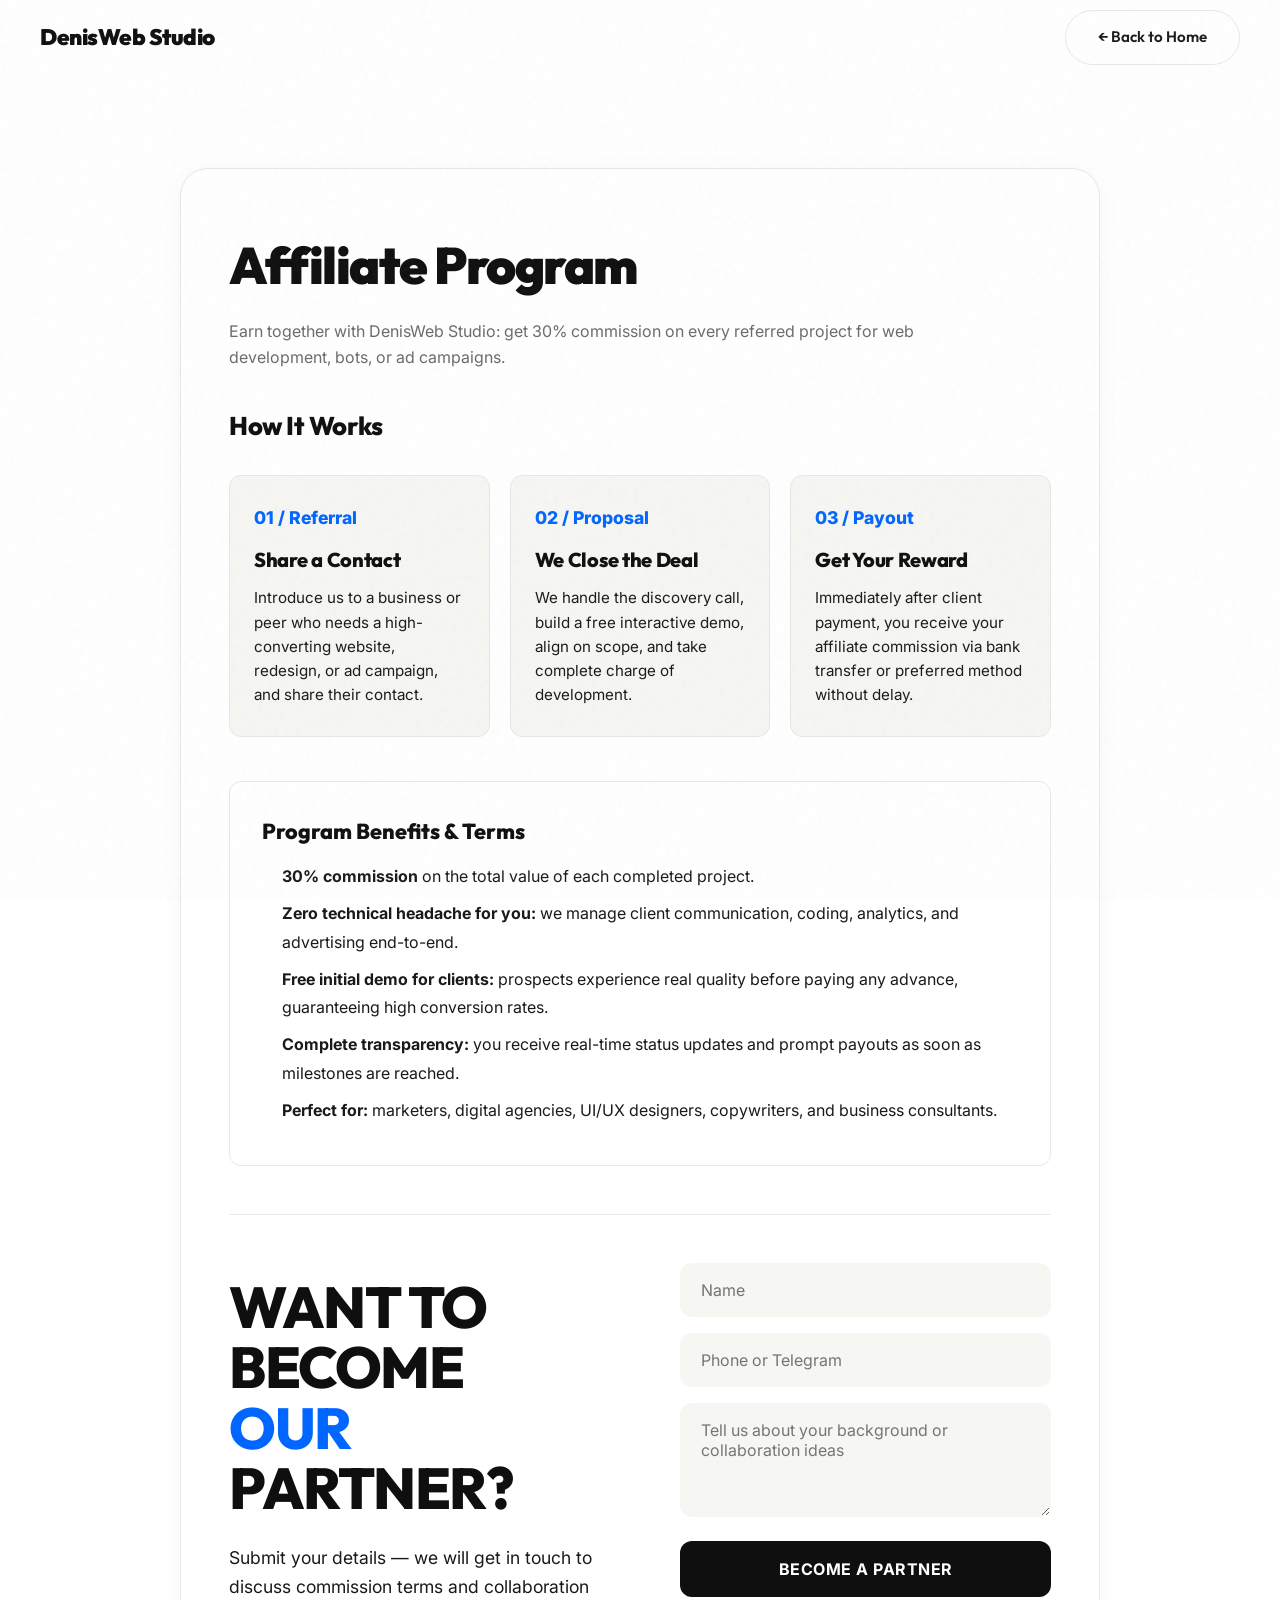
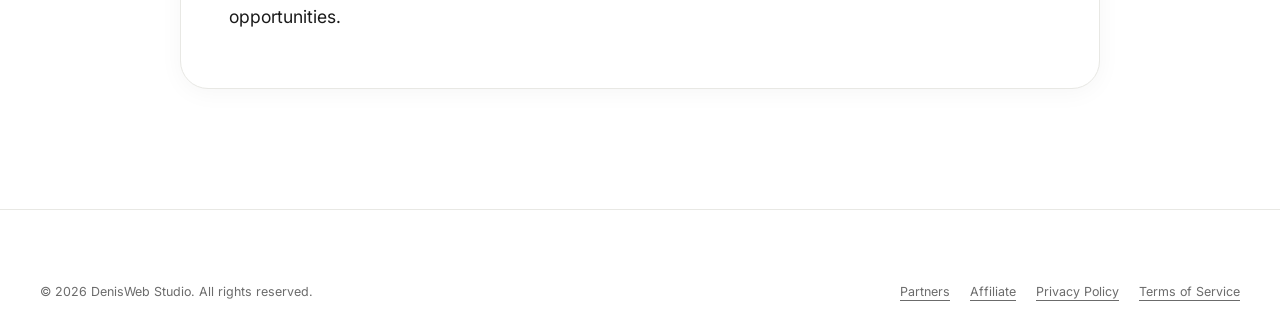
==== commit bd012192: "Revert affiliate page structure to clean classic layout with 30% commission and mobile centering" ====
--- a/affiliate-en.html
+++ b/affiliate-en.html
@@ -13,8 +13,8 @@
 
   <meta charset="UTF-8">
   <meta name="viewport" content="width=device-width, initial-scale=1.0">
-  <title>Partner Program | DenisWeb Studio</title>
-  <meta name="description" content="DenisWeb Studio Partner Program: 30% one-time commission per referred client or White Label development for digital agencies. Transparent rates, fast turnaround, and 1-2 day demos.">
+  <title>Affiliate &amp; Partner Program | DenisWeb Studio</title>
+  <meta name="description" content="DenisWeb Studio Partner Program. Refer clients for website development or advertising campaigns and earn generous commissions on every completed project.">
   <meta name="robots" content="index, follow">
 
   <!-- Favicon & Touch Icons -->
@@ -28,8 +28,8 @@
 
   <!-- OpenGraph -->
   <meta property="og:type" content="website">
-  <meta property="og:title" content="Partner Program | DenisWeb Studio">
-  <meta property="og:description" content="Earn 30% commission per referred project or scale your agency with White Label web development.">
+  <meta property="og:title" content="Affiliate &amp; Partner Program | DenisWeb Studio">
+  <meta property="og:description" content="Earn up to 15% commission on referred web development and advertising projects. Transparent partnership terms.">
   <meta property="og:image" content="https://denys-zalizko.vercel.app/assets/images/logo-square.png">
   <link rel="preconnect" href="https://fonts.googleapis.com">
   <link rel="preconnect" href="https://fonts.gstatic.com" crossorigin>
@@ -63,16 +63,16 @@
       order: 2 !important;
     }
     .legal-page {
-      padding-top: calc(var(--hh) + 40px);
-      padding-bottom: 100px;
+      padding-top: calc(var(--hh) + 60px);
+      padding-bottom: 120px;
       min-height: 100vh;
     }
     .legal-card {
       background: var(--white);
       border: 1px solid var(--border);
       border-radius: var(--r-xl);
-      padding: 56px 44px;
-      margin-top: 24px;
+      padding: 56px 48px;
+      margin-top: 32px;
       box-shadow: 0 4px 24px rgba(0,0,0,0.04);
     }
     .legal-card h1 {
@@ -82,403 +82,117 @@
       letter-spacing: -1.5px;
       color: var(--black);
       margin-bottom: 12px;
-      text-align: center;
     }
     .legal-card .legal-date {
       color: var(--muted);
-      font-size: 1.05rem;
-      margin: 0 auto 36px;
+      font-size: 1rem;
+      margin-bottom: 36px;
       display: block;
-      line-height: 1.65;
-      max-width: 760px;
-      text-align: center;
-    }
-
-    /* Chips row */
-    .partner-chips {
-      display: flex;
-      justify-content: center;
-      flex-wrap: wrap;
-      gap: 10px;
-      margin-bottom: 44px;
-    }
-    .partner-chip {
-      display: inline-flex;
-      align-items: center;
-      gap: 6px;
-      padding: 8px 16px;
-      border-radius: 999px;
-      background: rgba(0, 102, 255, 0.08);
-      color: var(--accent);
-      font-size: 0.88rem;
-      font-weight: 700;
-      letter-spacing: 0.02em;
-    }
-
-    /* Section Titles */
-    .affiliate-sec-title {
-      font-family: var(--ffh);
-      font-size: clamp(1.4rem, 2.8vw, 1.9rem);
-      font-weight: 900;
-      letter-spacing: -0.8px;
-      color: var(--black);
-      margin: 44px 0 20px;
-      text-align: center;
-    }
-    .affiliate-sec-desc {
-      text-align: center;
-      color: var(--muted);
-      font-size: 0.98rem;
-      max-width: 680px;
-      margin: -10px auto 26px;
       line-height: 1.6;
-    }
-
-    /* Format Cards (30% vs White Label) */
-    .format-grid {
+      max-width: 720px;
+    }
+    .partner-steps {
       display: grid;
-      grid-template-columns: 1fr 1fr;
-      gap: 24px;
-      margin-bottom: 20px;
-    }
-    .format-card {
+      grid-template-columns: repeat(auto-fit, minmax(260px, 1fr));
+      gap: 20px;
+      margin: 28px 0 44px;
+    }
+    .partner-step {
       background: var(--gray);
       border: 1px solid var(--border);
       border-radius: var(--r);
-      padding: 32px 28px;
-      display: flex;
-      flex-direction: column;
-      position: relative;
-      transition: transform 0.25s ease, border-color 0.25s ease;
-    }
-    .format-card:hover {
-      transform: translateY(-3px);
-      border-color: var(--accent);
-    }
-    .format-card__badge {
-      display: inline-block;
-      align-self: flex-start;
-      padding: 5px 12px;
-      border-radius: 6px;
-      font-size: 0.78rem;
+      padding: 28px 24px;
+    }
+    .partner-step__num {
+      font-size: 1.1rem;
       font-weight: 800;
-      text-transform: uppercase;
-      letter-spacing: 0.06em;
-      margin-bottom: 16px;
-      background: var(--black);
-      color: var(--white);
-    }
-    .format-card__badge.accent {
-      background: var(--accent);
-      color: #FFFFFF;
-    }
-    .format-card__title {
-      font-family: var(--ffh);
-      font-size: clamp(1.25rem, 2.2vw, 1.55rem);
-      font-weight: 900;
-      letter-spacing: -0.5px;
-      color: var(--black);
+      color: var(--accent);
       margin-bottom: 12px;
     }
-    .format-card__text {
-      font-size: 0.98rem;
-      color: var(--text);
-      line-height: 1.65;
-      margin-bottom: 16px;
-    }
-    .format-card__list {
-      list-style: none;
-      padding: 0;
-      margin: 0;
-      display: flex;
-      flex-direction: column;
-      gap: 10px;
-      font-size: 0.93rem;
-      color: var(--text);
-    }
-    .format-card__list li {
-      display: flex;
-      align-items: flex-start;
-      gap: 10px;
-      line-height: 1.5;
-    }
-    .format-card__list li svg {
-      width: 18px;
-      height: 18px;
-      min-width: 18px;
-      color: var(--accent);
-      margin-top: 2px;
-    }
-
-    /* Price Section & Grids */
-    .price-cat {
-      background: var(--white);
-      border: 1px solid var(--border);
-      border-radius: var(--r);
-      padding: 28px;
-      margin-bottom: 24px;
-    }
-    .price-cat__title {
+    .partner-step__title {
       font-family: var(--ffh);
       font-size: 1.25rem;
       font-weight: 800;
       color: var(--black);
-      margin-bottom: 18px;
-      display: flex;
-      align-items: center;
-      gap: 10px;
-    }
-    .price-cat__title svg {
-      color: var(--accent);
-      width: 22px;
-      height: 22px;
-    }
-    .price-table {
-      display: flex;
-      flex-direction: column;
-      gap: 12px;
-    }
-    .price-row {
-      display: flex;
-      justify-content: space-between;
-      align-items: center;
-      padding: 14px 18px;
-      background: var(--gray);
-      border-radius: 10px;
-      border: 1px solid rgba(0,0,0,0.04);
-      gap: 16px;
-    }
-    .price-row__name {
-      font-weight: 600;
-      font-size: 0.98rem;
-      color: var(--black);
-    }
-    .price-row__desc {
-      font-size: 0.85rem;
-      color: var(--muted);
-      margin-top: 3px;
-    }
-    .price-row__val {
-      font-family: var(--ffh);
-      font-weight: 900;
-      font-size: 1.05rem;
-      color: var(--accent);
-      white-space: nowrap;
-      text-align: right;
-    }
-
-    /* Influencing Factors */
-    .factors-grid {
-      display: grid;
-      grid-template-columns: repeat(auto-fit, minmax(240px, 1fr));
-      gap: 16px;
-      margin-bottom: 28px;
-    }
-    .factor-item {
-      background: var(--gray);
-      border: 1px solid var(--border);
-      border-radius: 12px;
-      padding: 20px;
-    }
-    .factor-item__title {
-      font-family: var(--ffh);
-      font-weight: 800;
-      font-size: 1.05rem;
-      color: var(--black);
-      margin-bottom: 6px;
-    }
-    .factor-item__desc {
-      font-size: 0.9rem;
+      margin-bottom: 10px;
+      letter-spacing: -0.3px;
+    }
+    .partner-step__text {
+      font-size: 0.95rem;
       color: var(--text);
-      line-height: 1.55;
-    }
-
-    /* Included & Deadlines 2-Col Box */
-    .info-dual {
-      display: grid;
-      grid-template-columns: 1fr 1fr;
-      gap: 20px;
-      margin-bottom: 40px;
-    }
-    .info-dual__col {
-      background: var(--gray);
+      line-height: 1.6;
+    }
+    .partner-terms-box {
       border: 1px solid var(--border);
       border-radius: var(--r);
-      padding: 26px 24px;
-    }
-    .info-dual__title {
+      padding: 32px;
+      margin-bottom: 48px;
+      background: var(--white);
+    }
+    .partner-terms-box h3 {
       font-family: var(--ffh);
-      font-size: 1.2rem;
+      font-size: 1.35rem;
       font-weight: 800;
       color: var(--black);
       margin-bottom: 14px;
     }
-    .info-dual__list {
-      list-style: none;
-      padding: 0;
-      margin: 0;
-      display: flex;
-      flex-direction: column;
-      gap: 10px;
-      font-size: 0.92rem;
+    .partner-terms-box ul {
+      padding-left: 20px;
       color: var(--text);
-    }
-    .info-dual__list li {
-      display: flex;
-      align-items: flex-start;
-      gap: 8px;
-      line-height: 1.5;
-    }
-    .info-dual__list li svg {
-      width: 17px;
-      height: 17px;
-      min-width: 17px;
-      color: #10B981;
-      margin-top: 2px;
-    }
-
-    /* Contact Form Section */
+      font-size: 1rem;
+      line-height: 1.8;
+    }
+    .partner-terms-box li {
+      margin-bottom: 8px;
+    }
     .partner-form-section {
       border-top: 1px solid var(--border);
       padding-top: 48px;
-      margin-top: 28px;
-    }
-    .partner-form-container {
-      max-width: 640px;
-      margin: 0 auto;
-      text-align: center;
-    }
-    .partner-form-container h2 {
-      font-family: var(--ffh);
-      font-size: clamp(1.8rem, 3.5vw, 2.5rem);
-      font-weight: 900;
-      letter-spacing: -1.2px;
-      color: var(--black);
-      margin-bottom: 12px;
-    }
-    .partner-form-container p {
-      color: var(--text);
-      font-size: 1.05rem;
-      line-height: 1.6;
-      margin-bottom: 28px;
-    }
-
-    /* Telegram Quick Link */
-    .partner-tg-direct {
-      display: inline-flex;
-      align-items: center;
-      gap: 8px;
       margin-top: 20px;
-      font-size: 0.95rem;
-      color: var(--muted);
-      text-decoration: none;
-      transition: color var(--trans);
-    }
-    .partner-tg-direct:hover {
-      color: var(--accent);
-    }
-    .partner-tg-direct strong {
-      color: var(--accent);
-    }
-
-    /* Dark theme support */
-    body.dark-theme .legal-card {
-      background: #141414;
-      border-color: #262626;
-    }
-    body.dark-theme .format-card,
-    body.dark-theme .factor-item,
-    body.dark-theme .info-dual__col,
-    body.dark-theme .price-row {
-      background: #1A1A1A;
-      border-color: #2B2B2B;
-    }
-    body.dark-theme .price-cat {
-      background: #141414;
-      border-color: #262626;
-    }
-    body.dark-theme .format-card__badge {
-      background: #333;
-      color: #FFF;
-    }
-    body.dark-theme .format-card__badge.accent {
-      background: var(--accent);
-    }
-
-    /* Mobile Responsive */
-    @media (max-width: 768px) {
+    }
+    @media (max-width: 640px) {
       .legal-card {
         padding: 32px 18px;
+        text-align: center;
       }
       .legal-card h1 {
-        font-size: 2.1rem;
         text-align: center;
       }
       .legal-card .legal-date {
-        font-size: 0.95rem;
-        margin-bottom: 24px;
-        text-align: center;
-      }
-      .affiliate-sec-title {
-        font-size: 1.45rem;
-        text-align: center;
-        margin-top: 36px;
-      }
-      .affiliate-sec-desc {
-        text-align: center;
-      }
-      .format-grid {
+        text-align: center;
+        margin-left: auto;
+        margin-right: auto;
+      }
+      .partner-terms-box {
+        padding: 24px 16px;
+        text-align: left;
+      }
+      .partner-step {
+        text-align: center;
+      }
+      .contact-new {
         grid-template-columns: 1fr;
-        gap: 16px;
-      }
-      .format-card {
-        padding: 24px 20px;
-        text-align: center;
-        align-items: center;
-      }
-      .format-card__badge {
-        align-self: center;
-      }
-      .format-card__list {
-        text-align: left;
-      }
-      .info-dual {
-        grid-template-columns: 1fr;
-        gap: 16px;
-      }
-      .info-dual__col {
-        padding: 22px 18px;
-      }
-      .price-cat {
-        padding: 20px 16px;
-      }
-      .price-row {
-        flex-direction: column;
-        align-items: center;
-        text-align: center;
-        padding: 14px;
-        gap: 8px;
-      }
-      .price-row__val {
-        text-align: center;
-      }
-      .partner-chips {
-        justify-content: center;
-      }
-      .partner-chip {
-        font-size: 0.8rem;
-        padding: 6px 12px;
-      }
-      .partner-form-container h2 {
-        font-size: 1.95rem;
-        text-align: center;
-      }
-      .partner-form-container p {
-        font-size: 0.95rem;
+        gap: 32px;
+      }
+      .contact-new__left {
+        text-align: center;
+      }
+      .contact-new__desc {
+        margin: 16px auto 0;
         text-align: center;
       }
       .legal-hdr .logo__name {
         font-size: 1.15rem !important;
+      }
+      .footer__bottom {
+        flex-direction: column !important;
+        text-align: center !important;
+        justify-content: center !important;
+        padding: 24px 20px !important;
+      }
+      .footer__legal {
+        justify-content: center !important;
+        width: 100% !important;
       }
     }
   </style>
@@ -500,279 +214,75 @@
 
 <!-- Main content -->
 <main class="legal-page">
-  <div class="wrap" style="max-width: 960px;">
+  <div class="wrap" style="max-width: 1000px;">
     <div class="legal-card">
-
-      <h1>Partner Program</h1>
-      <span class="legal-date">Grow your revenue with DenisWeb Studio: earn a 30% one-time commission on every referred project, or outsource your agency's web development via White Label.</span>
-
-      <!-- Chips -->
-      <div class="partner-chips">
-        <span class="partner-chip">💸 30% One-Time Commission</span>
-        <span class="partner-chip">🏷️ White Label Production</span>
-        <span class="partner-chip">⚡ Demo in 1–2 Days</span>
-        <span class="partner-chip">🔒 Milestone Payments</span>
-      </div>
-
-      <!-- SECTION 1: FORMATS -->
-      <h2 class="affiliate-sec-title">Partnership Models</h2>
-      <p class="affiliate-sec-desc">Choose the collaboration model that best fits your workflow or client business needs:</p>
-
-      <div class="format-grid">
-        <!-- Card 1 -->
-        <div class="format-card">
-          <span class="format-card__badge accent">Referral</span>
-          <h3 class="format-card__title">30% Commission per Project</h3>
-          <p class="format-card__text">Refer clients who need modern websites, Telegram bots, or digital ad campaigns. We handle discovery, prepare a live demo, align technical requirements, and deliver the final product.</p>
-          <ul class="format-card__list">
-            <li>
-              <svg viewBox="0 0 24 24" fill="none" stroke="currentColor" stroke-width="2.5"><polyline points="20 6 9 17 4 12"/></svg>
-              <span><strong>30% one-time payout</strong> immediately upon full client payment.</span>
-            </li>
-            <li>
-              <svg viewBox="0 0 24 24" fill="none" stroke="currentColor" stroke-width="2.5"><polyline points="20 6 9 17 4 12"/></svg>
-              <span><strong>Zero hassle:</strong> all technical work and communications are handled by our team.</span>
-            </li>
-            <li>
-              <svg viewBox="0 0 24 24" fill="none" stroke="currentColor" stroke-width="2.5"><polyline points="20 6 9 17 4 12"/></svg>
-              <span>Payouts sent to your card or corporate bank account without delays.</span>
-            </li>
-          </ul>
-        </div>
-
-        <!-- Card 2 -->
-        <div class="format-card">
-          <span class="format-card__badge">For Agencies</span>
-          <h3 class="format-card__title">White Label Development</h3>
-          <p class="format-card__text">Sell website design, complex web applications, or bots under your own agency brand with your own pricing markup.</p>
-          <ul class="format-card__list">
-            <li>
-              <svg viewBox="0 0 24 24" fill="none" stroke="currentColor" stroke-width="2.5"><polyline points="20 6 9 17 4 12"/></svg>
-              <span><strong>Total anonymity:</strong> strict NDA, no DenisWeb Studio branding or references.</span>
-            </li>
-            <li>
-              <svg viewBox="0 0 24 24" fill="none" stroke="currentColor" stroke-width="2.5"><polyline points="20 6 9 17 4 12"/></svg>
-              <span><strong>Your margin:</strong> set your own pricing for your clients with no studio limits.</span>
-            </li>
-            <li>
-              <svg viewBox="0 0 24 24" fill="none" stroke="currentColor" stroke-width="2.5"><polyline points="20 6 9 17 4 12"/></svg>
-              <span>Quick turnaround: hit aggressive deadlines without expanding in-house staff.</span>
-            </li>
-          </ul>
-        </div>
-      </div>
-
-      <!-- SECTION 2: PAYMENT & FACTORS -->
-      <h2 class="affiliate-sec-title">Payments & Pricing Factors</h2>
-      <p class="affiliate-sec-desc"><strong>Milestone payments:</strong> an initial advance is paid during development (after demo approval), and final payment is made upon testing and final handover.</p>
-
-      <div class="factors-grid">
-        <div class="factor-item">
-          <div class="factor-item__title">Scope & Structure</div>
-          <div class="factor-item__desc">Page length, number of content blocks, custom interactive sections, and total subpages.</div>
-        </div>
-        <div class="factor-item">
-          <div class="factor-item__title">Design & Visuals</div>
-          <div class="factor-item__desc">Custom tailored graphics, 3D elements, interactive shaders, and bespoke art direction.</div>
-        </div>
-        <div class="factor-item">
-          <div class="factor-item__title">Animation</div>
-          <div class="factor-item__desc">Complexity tier: from subtle micro-interactions to rich scroll-driven dynamic effects.</div>
-        </div>
-        <div class="factor-item">
-          <div class="factor-item__title">Functionality & Logic</div>
-          <div class="factor-item__desc">Third-party integrations, custom calculators, user portals, CRM, payment systems, APIs.</div>
-        </div>
-        <div class="factor-item">
-          <div class="factor-item__title">Revisions</div>
-          <div class="factor-item__desc">Number and depth of custom design and development iterations requested by the client.</div>
-        </div>
-      </div>
-
-      <!-- SECTION 3: PRICING -->
-      <h2 class="affiliate-sec-title">Studio Price Guide</h2>
-      <p class="affiliate-sec-desc">Base pricing brackets to quickly estimate project scope and calculate partner commission:</p>
-
-      <!-- Category 1: Sites -->
-      <div class="price-cat">
-        <div class="price-cat__title">
-          <svg viewBox="0 0 24 24" fill="none" stroke="currentColor" stroke-width="2"><rect x="2" y="3" width="20" height="14" rx="2"/><line x1="8" y1="21" x2="16" y2="21"/><line x1="12" y1="17" x2="12" y2="21"/></svg>
-          1. Websites & Web Solutions
-        </div>
-        <div class="price-table">
-          <div class="price-row">
-            <div>
-              <div class="price-row__name">Landing Page</div>
-              <div class="price-row__desc">High-converting single-page websites for products or services</div>
-            </div>
-            <div class="price-row__val">from 6,000 to 12,000+ ₴ (~$150–$300+)</div>
+      <h1>Affiliate Program</h1>
+      <span class="legal-date">Earn together with DenisWeb Studio: get 30% commission on every referred project for web development, bots, or ad campaigns.</span>
+
+      <!-- SECTION 1: How it works -->
+      <section>
+        <h2 style="font-family: var(--ffh); font-size: 1.6rem; font-weight: 800; color: var(--black); letter-spacing: -0.5px;">How It Works</h2>
+        <div class="partner-steps">
+          <div class="partner-step">
+            <div class="partner-step__num">01 / Referral</div>
+            <h3 class="partner-step__title">Share a Contact</h3>
+            <p class="partner-step__text">Introduce us to a business or peer who needs a high-converting website, redesign, or ad campaign, and share their contact.</p>
           </div>
-          <div class="price-row">
-            <div>
-              <div class="price-row__name">Animated Websites</div>
-              <div class="price-row__desc">Bespoke dynamic & interactive animations</div>
-            </div>
-            <div class="price-row__val">from 12,000 ₴ (~$300+)</div>
+
+          <div class="partner-step">
+            <div class="partner-step__num">02 / Proposal</div>
+            <h3 class="partner-step__title">We Close the Deal</h3>
+            <p class="partner-step__text">We handle the discovery call, build a free interactive demo, align on scope, and take complete charge of development.</p>
           </div>
-          <div class="price-row">
-            <div>
-              <div class="price-row__name">Multi-Page Websites & Catalogs</div>
-              <div class="price-row__desc">Structured corporate websites with multiple sections</div>
-            </div>
-            <div class="price-row__val">from 12,000 ₴ (~$300+)</div>
-          </div>
-          <div class="price-row">
-            <div>
-              <div class="price-row__name">E-Commerce Stores</div>
-              <div class="price-row__desc">Product catalogs, checkout, payment gateways, and delivery logic</div>
-            </div>
-            <div class="price-row__val">from 18,000 ₴ (~$450+)</div>
-          </div>
-          <div class="price-row">
-            <div>
-              <div class="price-row__name">Complex Platforms & Web Apps</div>
-              <div class="price-row__desc">AI features, custom backend, client dashboards, high scalability</div>
-            </div>
-            <div class="price-row__val">from 50,000 ₴ (~$1,250+)</div>
+
+          <div class="partner-step">
+            <div class="partner-step__num">03 / Payout</div>
+            <h3 class="partner-step__title">Get Your Reward</h3>
+            <p class="partner-step__text">Immediately after client payment, you receive your affiliate commission via bank transfer or preferred method without delay.</p>
           </div>
         </div>
+      </section>
+
+      <!-- SECTION 2: Conditions -->
+      <div class="partner-terms-box">
+        <h3>Program Benefits &amp; Terms</h3>
+        <ul>
+          <li><strong>30% commission</strong> on the total value of each completed project.</li>
+          <li><strong>Zero technical headache for you:</strong> we manage client communication, coding, analytics, and advertising end-to-end.</li>
+          <li><strong>Free initial demo for clients:</strong> prospects experience real quality before paying any advance, guaranteeing high conversion rates.</li>
+          <li><strong>Complete transparency:</strong> you receive real-time status updates and prompt payouts as soon as milestones are reached.</li>
+          <li><strong>Perfect for:</strong> marketers, digital agencies, UI/UX designers, copywriters, and business consultants.</li>
+        </ul>
       </div>
 
-      <!-- Category 2: Bots & Automation -->
-      <div class="price-cat">
-        <div class="price-cat__title">
-          <svg viewBox="0 0 24 24" fill="none" stroke="currentColor" stroke-width="2"><path d="M12 2a2 2 0 0 1 2 2v2h4a2 2 0 0 1 2 2v10a2 2 0 0 1-2 2H6a2 2 0 0 1-2-2V8a2 2 0 0 1 2-2h4V4a2 2 0 0 1 2-2z"/><circle cx="9" cy="12" r="1"/><circle cx="15" cy="12" r="1"/><line x1="9" y1="16" x2="15" y2="16"/></svg>
-          2. Bots & Automation
-        </div>
-        <div class="price-table">
-          <div class="price-row">
-            <div>
-              <div class="price-row__name">Telegram Bots</div>
-              <div class="price-row__desc">Lead capture, interactive funnels, menu logic, and notifications</div>
-            </div>
-            <div class="price-row__val">from 4,000 to 9,000+ ₴ (~$100–$225+)</div>
+      <!-- SECTION 3: DUPLICATED CONTACT FORM -->
+      <div class="partner-form-section">
+        <div class="contact-new">
+          <div class="contact-new__left">
+            <h2 class="sec__title" style="letter-spacing: -1.5px;">WANT TO BECOME<br><span style="color: var(--accent);">OUR</span><br>PARTNER?</h2>
+            <p class="contact-new__desc">Submit your details — we will get in touch to discuss commission terms and collaboration opportunities.</p>
           </div>
-          <div class="price-row">
-            <div>
-              <div class="price-row__name">Workflow Automation</div>
-              <div class="price-row__desc">Make, n8n, data parsers, custom pipelines, and CRM webhooks</div>
-            </div>
-            <div class="price-row__val">from 8,000 to 15,000+ ₴ (~$200–$375+)</div>
-          </div>
-          <div class="price-row">
-            <div>
-              <div class="price-row__name">Custom Software Solutions</div>
-              <div class="price-row__desc">Tailored operational tools and custom software modules</div>
-            </div>
-            <div class="price-row__val">from 40,000 ₴ (~$1,000+)</div>
-          </div>
-        </div>
-      </div>
-
-      <!-- Category 3: Additional Services -->
-      <div class="price-cat">
-        <div class="price-cat__title">
-          <svg viewBox="0 0 24 24" fill="none" stroke="currentColor" stroke-width="2"><polyline points="22 12 18 12 15 21 9 3 6 12 2 12"/></svg>
-          3. Integrations & Add-on Services
-        </div>
-        <div class="price-table">
-          <div class="price-row">
-            <div>
-              <div class="price-row__name">SEO Setup & Speed Optimization</div>
-              <div class="price-row__desc">Semantic structure, meta tags, Core Web Vitals acceleration</div>
-            </div>
-            <div class="price-row__val">from 1,500 ₴ (~$40+)</div>
-          </div>
-          <div class="price-row">
-            <div>
-              <div class="price-row__name">Payment & Delivery Integrations</div>
-              <div class="price-row__desc">Payment processors (Stripe, Monobank, LiqPay) and courier APIs</div>
-            </div>
-            <div class="price-row__val">from 3,500 ₴ (~$90+)</div>
-          </div>
-          <div class="price-row">
-            <div>
-              <div class="price-row__name">Ongoing Support & Maintenance</div>
-              <div class="price-row__desc">Content updates, health checks, uptime monitoring</div>
-            </div>
-            <div class="price-row__val">from 1,000 to 3,000 ₴ / mo (~$25–$75/mo)</div>
-          </div>
-        </div>
-      </div>
-
-      <!-- SECTION 4: INCLUDED & DEADLINES -->
-      <div class="info-dual">
-        <div class="info-dual__col">
-          <div class="info-dual__title">Included by Default:</div>
-          <ul class="info-dual__list">
-            <li>
-              <svg viewBox="0 0 24 24" fill="none" stroke="currentColor" stroke-width="2.5"><polyline points="20 6 9 17 4 12"/></svg>
-              <span><strong>100% responsiveness</strong> across mobile, tablet, and desktop.</span>
-            </li>
-            <li>
-              <svg viewBox="0 0 24 24" fill="none" stroke="currentColor" stroke-width="2.5"><polyline points="20 6 9 17 4 12"/></svg>
-              <span><strong>Performance tuning</strong> (Google PageSpeed 90+).</span>
-            </li>
-            <li>
-              <svg viewBox="0 0 24 24" fill="none" stroke="currentColor" stroke-width="2.5"><polyline points="20 6 9 17 4 12"/></svg>
-              <span><strong>Live demo & walkthrough</strong> before final delivery.</span>
-            </li>
-            <li>
-              <svg viewBox="0 0 24 24" fill="none" stroke="currentColor" stroke-width="2.5"><polyline points="20 6 9 17 4 12"/></svg>
-              <span><strong>Admin guidance & handoff notes</strong> for smooth operations.</span>
-            </li>
-          </ul>
-        </div>
-
-        <div class="info-dual__col">
-          <div class="info-dual__title">Turnaround & Deadlines:</div>
-          <ul class="info-dual__list">
-            <li>
-              <svg viewBox="0 0 24 24" fill="none" stroke="currentColor" stroke-width="2.5"><polyline points="20 6 9 17 4 12"/></svg>
-              <span><strong>1–2 days:</strong> fast delivery of a basic landing page or initial demo.</span>
-            </li>
-            <li>
-              <svg viewBox="0 0 24 24" fill="none" stroke="currentColor" stroke-width="2.5"><polyline points="20 6 9 17 4 12"/></svg>
-              <span><strong>1–4 days:</strong> development for most Telegram bots.</span>
-            </li>
-            <li>
-              <svg viewBox="0 0 24 24" fill="none" stroke="currentColor" stroke-width="2.5"><polyline points="20 6 9 17 4 12"/></svg>
-              <span><strong>Fast-track option:</strong> cut turnaround in half (+20–30% expedite fee).</span>
-            </li>
-          </ul>
-        </div>
-      </div>
-
-      <!-- SECTION 5: CONTACT FORM -->
-      <div class="partner-form-section">
-        <div class="partner-form-container">
-          <h2>WANT TO BECOME OUR PARTNER?</h2>
-          <p>Submit your inquiry below — we will get in touch to discuss partnership terms, commission details, or kick off our first joint project.</p>
-
-          <form class="form-new" id="contactForm" novalidate>
-            <div class="form-new__group">
-              <input type="text" id="formName" name="name" placeholder="Your Name" autocomplete="name" required>
-              <span class="form-new__error" id="nameError"></span>
-            </div>
-
-            <div class="form-new__group">
-              <input type="tel" id="formPhone" name="phone" placeholder="Phone or Telegram handle" autocomplete="tel" required>
-              <span class="form-new__error" id="phoneError"></span>
-            </div>
-
-            <div class="form-new__group">
-              <textarea id="formProject" name="project" placeholder="Tell us about your agency or preferred model (30% referral or White Label)" rows="4" required></textarea>
-              <span class="form-new__error" id="projectError"></span>
-            </div>
-            
-            <button type="submit" class="btn-black" id="cfSubmit" style="width: 100%;">APPLY FOR PARTNERSHIP</button>
-            <div class="form__status" id="cfStatus" role="status" aria-live="polite"></div>
-          </form>
-
-          <div>
-            <a href="https://t.me/absolutikdenchik" target="_blank" rel="noopener" class="partner-tg-direct">
-              Or reach out directly: <strong>@absolutikdenchik</strong> on Telegram →
-            </a>
+
+          <div class="contact-new__right">
+            <form class="form-new" id="contactForm" novalidate>
+              <div class="form-new__group">
+                <input type="text" id="formName" name="name" placeholder="Name" autocomplete="name" required>
+                <span class="form-new__error" id="nameError"></span>
+              </div>
+
+              <div class="form-new__group">
+                <input type="tel" id="formPhone" name="phone" placeholder="Phone or Telegram" autocomplete="tel" required>
+                <span class="form-new__error" id="phoneError"></span>
+              </div>
+
+              <div class="form-new__group">
+                <textarea id="formProject" name="project" placeholder="Tell us about your background or collaboration ideas" rows="4" required></textarea>
+                <span class="form-new__error" id="projectError"></span>
+              </div>
+              
+              <button type="submit" class="btn-black" id="cfSubmit">BECOME A PARTNER</button>
+              <div class="form__status" id="cfStatus" role="status" aria-live="polite"></div>
+            </form>
           </div>
         </div>
       </div>
@@ -836,21 +346,21 @@
     function validateName() {
       const val = nameInput ? nameInput.value.trim() : '';
       if (!val) { setError(nameInput, nameError, "Please enter your name"); return false; }
-      if (val.length < 2) { setError(nameInput, nameError, "Name must be at least 2 characters"); return false; }
+      if (val.length < 2) { setError(nameInput, nameError, "Name must contain at least 2 letters"); return false; }
       clearError(nameInput, nameError); return true;
     }
 
     function validatePhone() {
       const val = phoneInput ? phoneInput.value.trim() : '';
-      if (!val) { setError(phoneInput, phoneError, "Please enter your phone or Telegram handle"); return false; }
-      if (val.length < 5) { setError(phoneInput, phoneError, "Please provide a valid contact handle"); return false; }
+      if (!val) { setError(phoneInput, phoneError, "Please enter your phone or contact handle"); return false; }
+      if (val.length < 5) { setError(phoneInput, phoneError, "Please enter a valid contact"); return false; }
       clearError(phoneInput, phoneError); return true;
     }
 
     function validateProject() {
       const val = projectInput ? projectInput.value.trim() : '';
-      if (!val) { setError(projectInput, projectError, "Please tell us a few words about your agency or proposal"); return false; }
-      if (val.length < 3) { setError(projectInput, projectError, "Please enter at least a few words"); return false; }
+      if (!val) { setError(projectInput, projectError, "Please describe your background or offer"); return false; }
+      if (val.length < 3) { setError(projectInput, projectError, "Please provide at least a few words"); return false; }
       clearError(projectInput, projectError); return true;
     }
 
@@ -892,7 +402,7 @@
       const name = nameInput.value.trim();
       const phone = phoneInput.value.trim();
       const rawProject = projectInput.value.trim();
-      const project = `[Partner Program - EN] ${rawProject}`;
+      const project = `[Partner Application (EN)] ${rawProject}`;
 
       try {
         const res = await fetch('/api/contact', {
@@ -905,7 +415,7 @@
         if (res.ok && data.success) {
           if (status) {
             status.className = 'form__status success';
-            status.textContent = 'Thank you! Your partnership inquiry has been received. We will contact you shortly.';
+            status.textContent = 'Thank you! Your partner application has been received. We will contact you shortly.';
             status.style.display = 'block';
           }
           form.reset();
@@ -915,13 +425,13 @@
       } catch (err) {
         if (status) {
           status.className = 'form__status error';
-          status.textContent = err.message || 'Network error. Reach out directly via Telegram: @absolutikdenchik';
+          status.textContent = err.message || 'Connection error. Reach out directly on Telegram: @absolutikdenchik';
           status.style.display = 'block';
         }
       } finally {
         if (btn) {
           btn.disabled = false;
-          btn.textContent = 'APPLY FOR PARTNERSHIP';
+          btn.textContent = 'BECOME A PARTNER';
         }
       }
     });
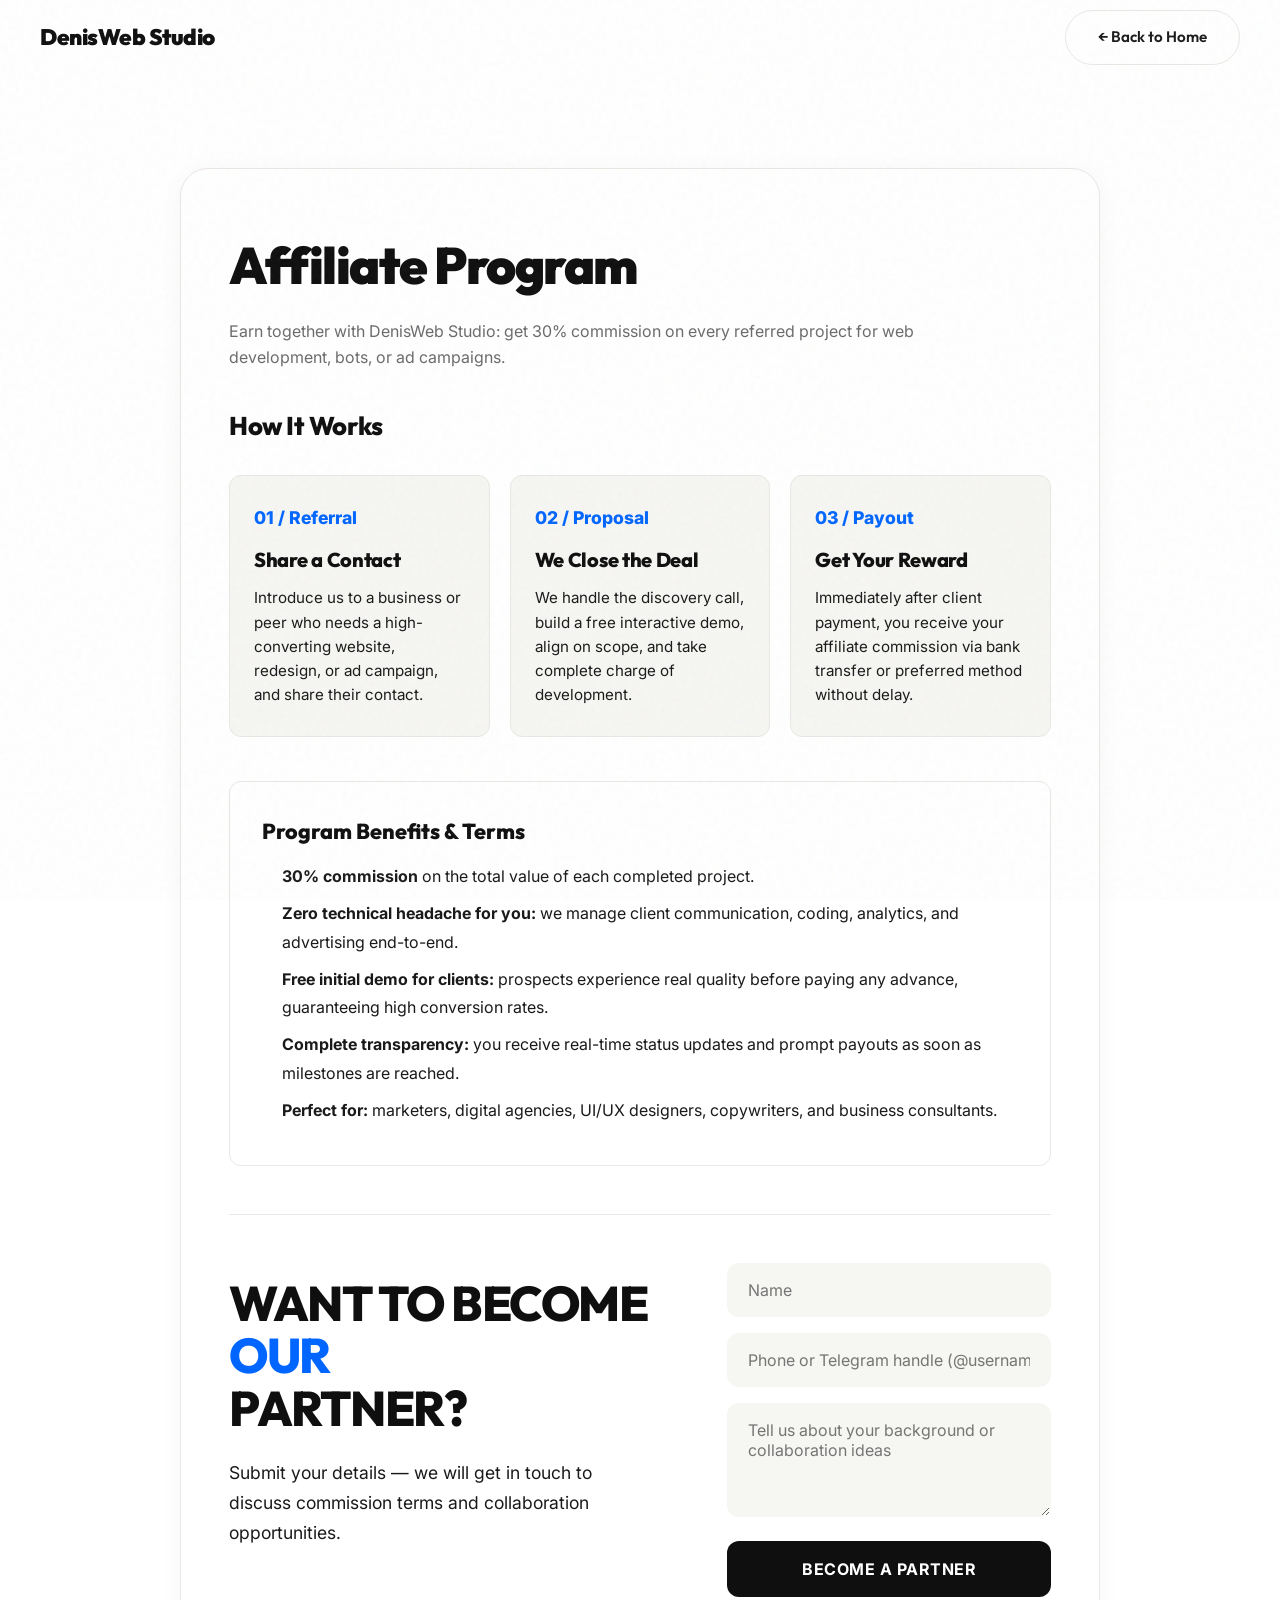
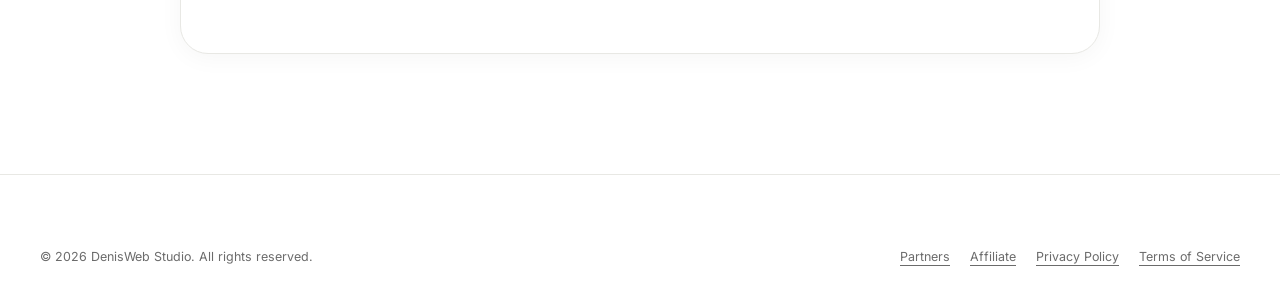
==== commit ddfd122c: "feat: polish partner form layout, blue success badge, telegram username support, bot message formatt" ====
--- a/affiliate-en.html
+++ b/affiliate-en.html
@@ -150,6 +150,17 @@
       padding-top: 48px;
       margin-top: 20px;
     }
+    .partner-sec-title {
+      font-size: clamp(2rem, 3.8vw, 3.3rem) !important;
+      line-height: 1.08 !important;
+      letter-spacing: -1.5px !important;
+      display: flex;
+      flex-direction: column;
+    }
+    .partner-sec-title .nowrap-line {
+      white-space: nowrap !important;
+      display: block;
+    }
     @media (max-width: 640px) {
       .legal-card {
         padding: 32px 18px;
@@ -259,7 +270,11 @@
       <div class="partner-form-section">
         <div class="contact-new">
           <div class="contact-new__left">
-            <h2 class="sec__title" style="letter-spacing: -1.5px;">WANT TO BECOME<br><span style="color: var(--accent);">OUR</span><br>PARTNER?</h2>
+            <h2 class="sec__title partner-sec-title">
+              <span class="nowrap-line">WANT TO BECOME</span>
+              <span class="nowrap-line" style="color: var(--accent);">OUR</span>
+              <span class="nowrap-line">PARTNER?</span>
+            </h2>
             <p class="contact-new__desc">Submit your details — we will get in touch to discuss commission terms and collaboration opportunities.</p>
           </div>
 
@@ -271,7 +286,7 @@
               </div>
 
               <div class="form-new__group">
-                <input type="tel" id="formPhone" name="phone" placeholder="Phone or Telegram" autocomplete="tel" required>
+                <input type="text" id="formPhone" name="phone" placeholder="Phone or Telegram handle (@username)" autocomplete="tel" required>
                 <span class="form-new__error" id="phoneError"></span>
               </div>
 
@@ -353,7 +368,7 @@
     function validatePhone() {
       const val = phoneInput ? phoneInput.value.trim() : '';
       if (!val) { setError(phoneInput, phoneError, "Please enter your phone or contact handle"); return false; }
-      if (val.length < 5) { setError(phoneInput, phoneError, "Please enter a valid contact"); return false; }
+      if (val.length < 3) { setError(phoneInput, phoneError, "Please enter a valid contact"); return false; }
       clearError(phoneInput, phoneError); return true;
     }
 
@@ -408,7 +423,7 @@
         const res = await fetch('/api/contact', {
           method: 'POST',
           headers: { 'Content-Type': 'application/json' },
-          body: JSON.stringify({ name, phone, project })
+          body: JSON.stringify({ name, phone, project, isPartner: true })
         });
         const data = await res.json().catch(() => ({}));
 
--- a/assets/css/styles.css
+++ b/assets/css/styles.css
@@ -1575,9 +1575,9 @@
 }
 .form__status.success {
   display: block;
-  background: rgba(16, 185, 129, 0.1);
-  color: #059669;
-  border: 1px solid rgba(16, 185, 129, 0.25);
+  background: rgba(0, 102, 255, 0.08);
+  color: var(--accent);
+  border: 1px solid rgba(0, 102, 255, 0.25);
 }
 .form__status.error {
   display: block;
@@ -1594,7 +1594,9 @@
   border-color: var(--accent);
 }
 body.dark-theme .form__status.success {
-  color: #34D399;
+  background: rgba(0, 102, 255, 0.15);
+  color: #4D94FF;
+  border-color: rgba(0, 102, 255, 0.35);
 }
 body.dark-theme .form__status.error {
   color: #F87171;
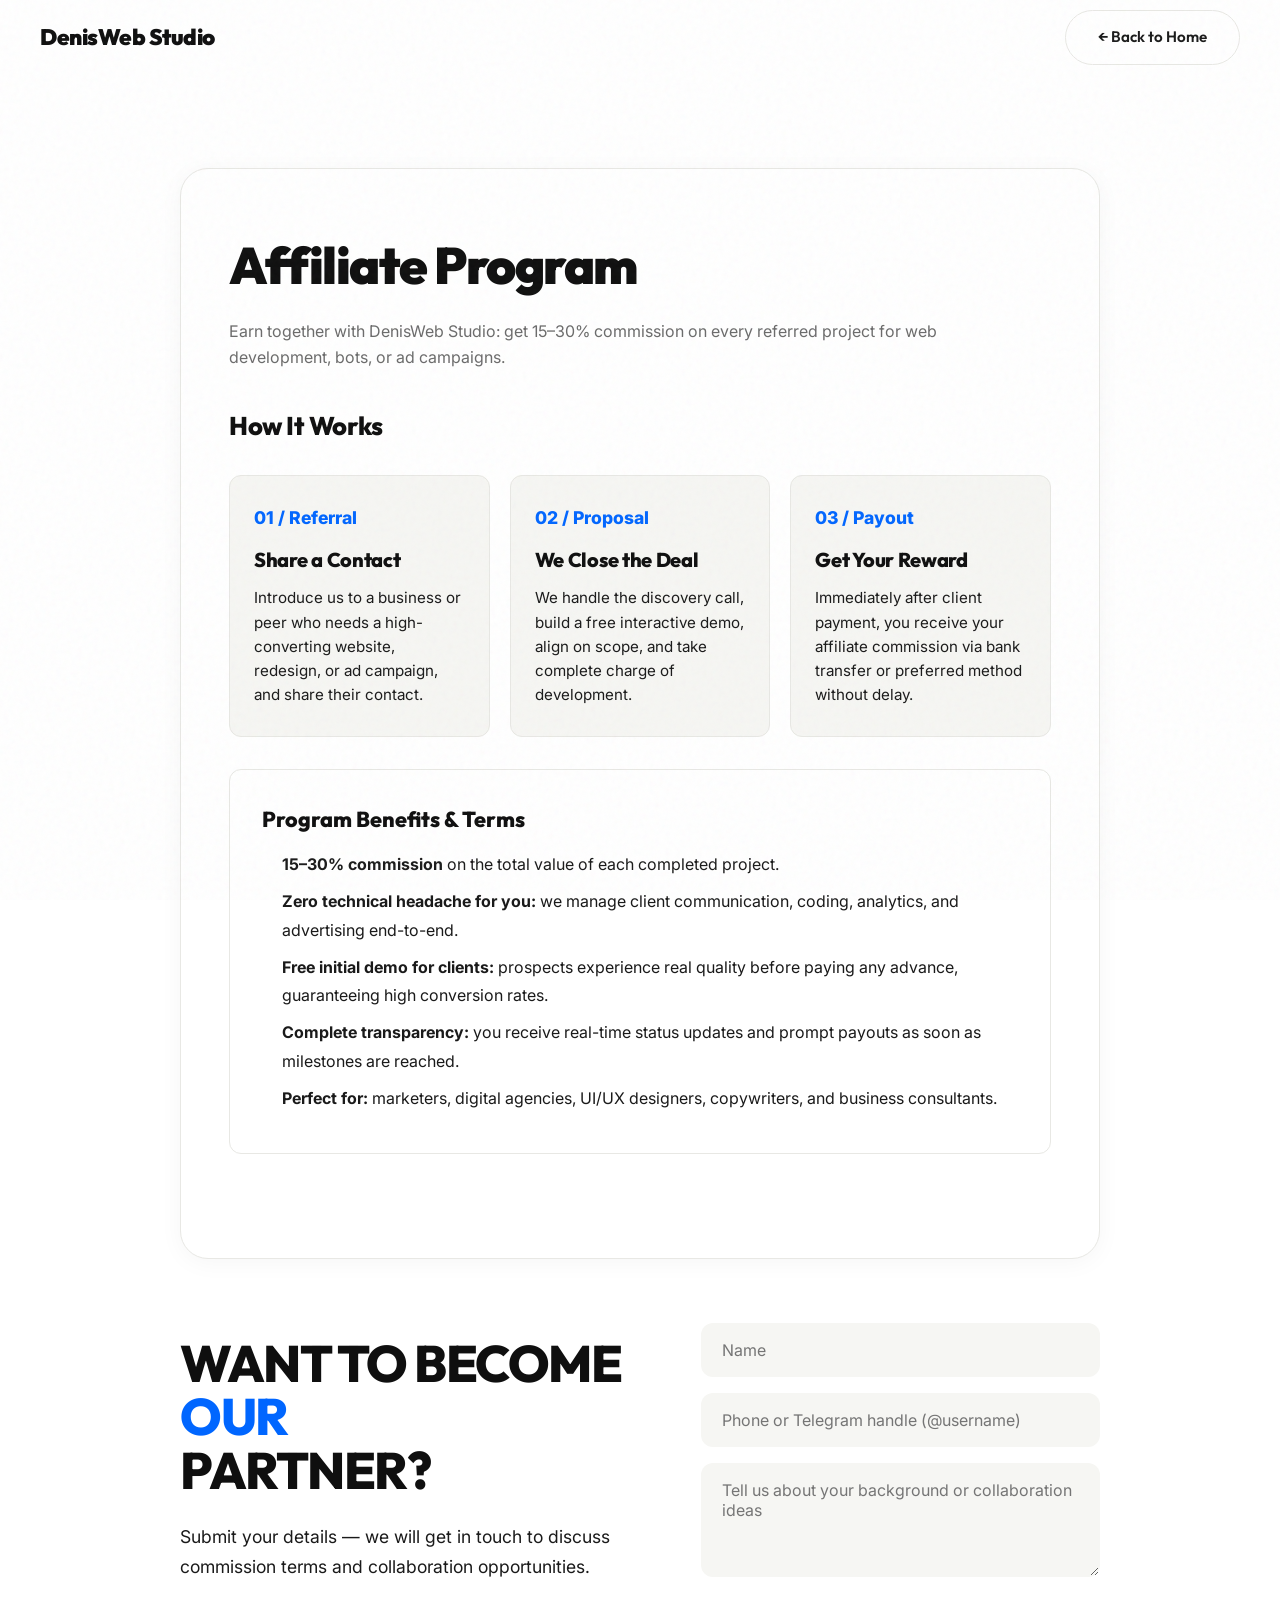
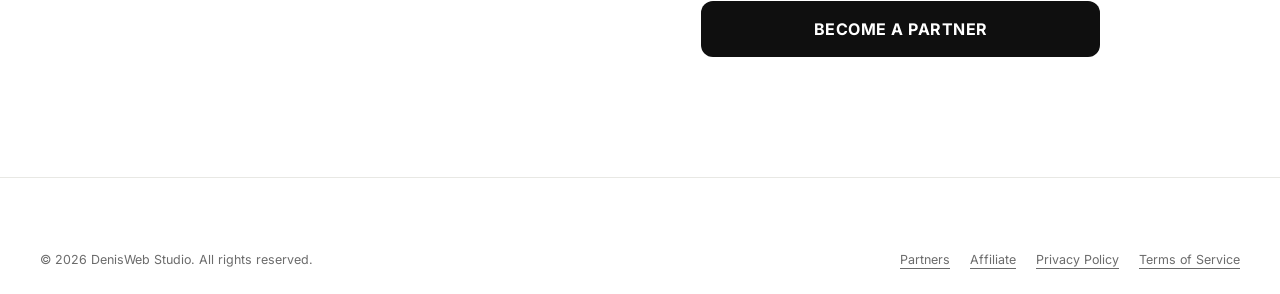
==== commit 38d5f952: "feat: partner program 15-30% reward, mobile swipe steps with dots indicator, strict phone & telegram" ====
--- a/affiliate-en.html
+++ b/affiliate-en.html
@@ -29,7 +29,7 @@
   <!-- OpenGraph -->
   <meta property="og:type" content="website">
   <meta property="og:title" content="Affiliate &amp; Partner Program | DenisWeb Studio">
-  <meta property="og:description" content="Earn up to 15% commission on referred web development and advertising projects. Transparent partnership terms.">
+  <meta property="og:description" content="Earn 15% to 30% commission on referred web development and advertising projects. Transparent partnership terms.">
   <meta property="og:image" content="https://denys-zalizko.vercel.app/assets/images/logo-square.png">
   <link rel="preconnect" href="https://fonts.googleapis.com">
   <link rel="preconnect" href="https://fonts.gstatic.com" crossorigin>
@@ -95,13 +95,15 @@
       display: grid;
       grid-template-columns: repeat(auto-fit, minmax(260px, 1fr));
       gap: 20px;
-      margin: 28px 0 44px;
+      margin: 28px 0 32px;
     }
     .partner-step {
       background: var(--gray);
       border: 1px solid var(--border);
       border-radius: var(--r);
       padding: 28px 24px;
+      display: flex;
+      flex-direction: column;
     }
     .partner-step__num {
       font-size: 1.1rem;
@@ -122,6 +124,9 @@
       color: var(--text);
       line-height: 1.6;
     }
+    .partner-steps-dots {
+      display: none;
+    }
     .partner-terms-box {
       border: 1px solid var(--border);
       border-radius: var(--r);
@@ -145,14 +150,9 @@
     .partner-terms-box li {
       margin-bottom: 8px;
     }
-    .partner-form-section {
-      border-top: 1px solid var(--border);
-      padding-top: 48px;
-      margin-top: 20px;
-    }
     .partner-sec-title {
-      font-size: clamp(2rem, 3.8vw, 3.3rem) !important;
-      line-height: 1.08 !important;
+      font-size: clamp(2.2rem, 4vw, 3.5rem) !important;
+      line-height: 1.05 !important;
       letter-spacing: -1.5px !important;
       display: flex;
       flex-direction: column;
@@ -174,19 +174,66 @@
         margin-left: auto;
         margin-right: auto;
       }
+      .partner-steps {
+        display: flex !important;
+        overflow-x: auto !important;
+        scroll-snap-type: x mandatory !important;
+        gap: 14px !important;
+        margin: 24px -18px 16px !important;
+        padding: 4px 18px 12px !important;
+        scrollbar-width: none !important;
+        -webkit-overflow-scrolling: touch !important;
+      }
+      .partner-steps::-webkit-scrollbar {
+        display: none !important;
+      }
+      .partner-step {
+        flex: 0 0 85% !important;
+        min-width: 85% !important;
+        max-width: 85% !important;
+        scroll-snap-align: center !important;
+        box-sizing: border-box !important;
+        text-align: left !important;
+        padding: 24px 20px !important;
+      }
+      .partner-step__title {
+        font-size: 1.15rem !important;
+      }
+      .partner-steps-dots {
+        display: flex !important;
+        justify-content: center !important;
+        align-items: center !important;
+        gap: 8px !important;
+        margin: 0 auto 36px !important;
+      }
+      .step-dot {
+        width: 8px;
+        height: 8px;
+        border-radius: 50%;
+        background: var(--border);
+        transition: all 0.25s ease;
+        cursor: pointer;
+      }
+      .step-dot.active {
+        width: 24px;
+        border-radius: 999px;
+        background: var(--accent);
+      }
       .partner-terms-box {
         padding: 24px 16px;
         text-align: left;
       }
-      .partner-step {
-        text-align: center;
-      }
       .contact-new {
         grid-template-columns: 1fr;
         gap: 32px;
       }
       .contact-new__left {
         text-align: center;
+      }
+      .partner-sec-title {
+        font-size: clamp(1.8rem, 7.5vw, 2.5rem) !important;
+        text-align: center;
+        align-items: center;
       }
       .contact-new__desc {
         margin: 16px auto 0;
@@ -228,12 +275,12 @@
   <div class="wrap" style="max-width: 1000px;">
     <div class="legal-card">
       <h1>Affiliate Program</h1>
-      <span class="legal-date">Earn together with DenisWeb Studio: get 30% commission on every referred project for web development, bots, or ad campaigns.</span>
+      <span class="legal-date">Earn together with DenisWeb Studio: get 15–30% commission on every referred project for web development, bots, or ad campaigns.</span>
 
       <!-- SECTION 1: How it works -->
       <section>
         <h2 style="font-family: var(--ffh); font-size: 1.6rem; font-weight: 800; color: var(--black); letter-spacing: -0.5px;">How It Works</h2>
-        <div class="partner-steps">
+        <div class="partner-steps" id="partnerSteps">
           <div class="partner-step">
             <div class="partner-step__num">01 / Referral</div>
             <h3 class="partner-step__title">Share a Contact</h3>
@@ -242,7 +289,7 @@
 
           <div class="partner-step">
             <div class="partner-step__num">02 / Proposal</div>
-            <h3 class="partner-step__title">We Close the Deal</h3>
+            <h3 class="partner-step__title" style="white-space: nowrap;">We Close the Deal</h3>
             <p class="partner-step__text">We handle the discovery call, build a free interactive demo, align on scope, and take complete charge of development.</p>
           </div>
 
@@ -252,56 +299,59 @@
             <p class="partner-step__text">Immediately after client payment, you receive your affiliate commission via bank transfer or preferred method without delay.</p>
           </div>
         </div>
+
+        <div class="partner-steps-dots" id="stepsDots" aria-hidden="true">
+          <span class="step-dot active"></span>
+          <span class="step-dot"></span>
+          <span class="step-dot"></span>
+        </div>
       </section>
 
       <!-- SECTION 2: Conditions -->
       <div class="partner-terms-box">
         <h3>Program Benefits &amp; Terms</h3>
         <ul>
-          <li><strong>30% commission</strong> on the total value of each completed project.</li>
+          <li><strong>15–30% commission</strong> on the total value of each completed project.</li>
           <li><strong>Zero technical headache for you:</strong> we manage client communication, coding, analytics, and advertising end-to-end.</li>
           <li><strong>Free initial demo for clients:</strong> prospects experience real quality before paying any advance, guaranteeing high conversion rates.</li>
           <li><strong>Complete transparency:</strong> you receive real-time status updates and prompt payouts as soon as milestones are reached.</li>
           <li><strong>Perfect for:</strong> marketers, digital agencies, UI/UX designers, copywriters, and business consultants.</li>
         </ul>
       </div>
-
-      <!-- SECTION 3: DUPLICATED CONTACT FORM -->
-      <div class="partner-form-section">
-        <div class="contact-new">
-          <div class="contact-new__left">
-            <h2 class="sec__title partner-sec-title">
-              <span class="nowrap-line">WANT TO BECOME</span>
-              <span class="nowrap-line" style="color: var(--accent);">OUR</span>
-              <span class="nowrap-line">PARTNER?</span>
-            </h2>
-            <p class="contact-new__desc">Submit your details — we will get in touch to discuss commission terms and collaboration opportunities.</p>
+    </div>
+
+    <!-- SECTION 3: CONTACT FORM (NO BOX / NO BORDER) -->
+    <div class="contact-new" style="margin-top: 64px;">
+      <div class="contact-new__left">
+        <h2 class="sec__title partner-sec-title">
+          <span class="nowrap-line">WANT TO BECOME</span>
+          <span class="nowrap-line" style="color: var(--accent);">OUR</span>
+          <span class="nowrap-line">PARTNER?</span>
+        </h2>
+        <p class="contact-new__desc">Submit your details — we will get in touch to discuss commission terms and collaboration opportunities.</p>
+      </div>
+
+      <div class="contact-new__right">
+        <form class="form-new" id="contactForm" novalidate>
+          <div class="form-new__group">
+            <input type="text" id="formName" name="name" placeholder="Name" autocomplete="name" required>
+            <span class="form-new__error" id="nameError"></span>
           </div>
 
-          <div class="contact-new__right">
-            <form class="form-new" id="contactForm" novalidate>
-              <div class="form-new__group">
-                <input type="text" id="formName" name="name" placeholder="Name" autocomplete="name" required>
-                <span class="form-new__error" id="nameError"></span>
-              </div>
-
-              <div class="form-new__group">
-                <input type="text" id="formPhone" name="phone" placeholder="Phone or Telegram handle (@username)" autocomplete="tel" required>
-                <span class="form-new__error" id="phoneError"></span>
-              </div>
-
-              <div class="form-new__group">
-                <textarea id="formProject" name="project" placeholder="Tell us about your background or collaboration ideas" rows="4" required></textarea>
-                <span class="form-new__error" id="projectError"></span>
-              </div>
-              
-              <button type="submit" class="btn-black" id="cfSubmit">BECOME A PARTNER</button>
-              <div class="form__status" id="cfStatus" role="status" aria-live="polite"></div>
-            </form>
+          <div class="form-new__group">
+            <input type="text" id="formPhone" name="phone" placeholder="Phone or Telegram handle (@username)" autocomplete="tel" required>
+            <span class="form-new__error" id="phoneError"></span>
           </div>
-        </div>
+
+          <div class="form-new__group">
+            <textarea id="formProject" name="project" placeholder="Tell us about your background or collaboration ideas" rows="4" required></textarea>
+            <span class="form-new__error" id="projectError"></span>
+          </div>
+          
+          <button type="submit" class="btn-black" id="cfSubmit">BECOME A PARTNER</button>
+          <div class="form__status" id="cfStatus" role="status" aria-live="polite"></div>
+        </form>
       </div>
-
     </div>
   </div>
 </main>
@@ -366,10 +416,33 @@
     }
 
     function validatePhone() {
-      const val = phoneInput ? phoneInput.value.trim() : '';
-      if (!val) { setError(phoneInput, phoneError, "Please enter your phone or contact handle"); return false; }
-      if (val.length < 3) { setError(phoneInput, phoneError, "Please enter a valid contact"); return false; }
-      clearError(phoneInput, phoneError); return true;
+      if (!phoneInput) return true;
+      let val = phoneInput.value.trim();
+      if (!val) {
+        setError(phoneInput, phoneError, "Please enter your phone number or Telegram handle");
+        return false;
+      }
+      const isTg = val.startsWith('@') || (!val.startsWith('+') && !/^\d/.test(val));
+      if (isTg) {
+        if (!val.startsWith('@')) {
+          val = '@' + val;
+          phoneInput.value = val;
+        }
+        const tgRegex = /^@[a-zA-Z0-9_]{3,32}$/;
+        if (!tgRegex.test(val)) {
+          setError(phoneInput, phoneError, "Telegram handle must start with @ (e.g. @username)");
+          return false;
+        }
+      } else {
+        const digitsOnly = val.replace(/\D/g, '');
+        const phoneRegex = /^(\+?\d{1,4}?[-.\s]?)?(\(?\d{2,4}\)?[-.\s]?)?\d{3,4}[-.\s]?\d{2,4}[-.\s]?\d{0,4}$/;
+        if (digitsOnly.length < 10 || digitsOnly.length > 15 || !phoneRegex.test(val)) {
+          setError(phoneInput, phoneError, "Please enter a valid phone number (at least 10 digits, e.g. +1234567890)");
+          return false;
+        }
+      }
+      clearError(phoneInput, phoneError);
+      return true;
     }
 
     function validateProject() {
@@ -417,7 +490,7 @@
       const name = nameInput.value.trim();
       const phone = phoneInput.value.trim();
       const rawProject = projectInput.value.trim();
-      const project = `[Partner Application (EN)] ${rawProject}`;
+      const project = rawProject;
 
       try {
         const res = await fetch('/api/contact', {
@@ -451,6 +524,29 @@
       }
     });
   }
+
+  // Mobile swiper dots tracker for partner steps
+  const partnerSteps = document.getElementById('partnerSteps');
+  const stepDots = document.querySelectorAll('.step-dot');
+  if (partnerSteps && stepDots.length) {
+    partnerSteps.addEventListener('scroll', () => {
+      const scrollLeft = partnerSteps.scrollLeft;
+      const stepWidth = partnerSteps.firstElementChild ? (partnerSteps.firstElementChild.offsetWidth + 14) : 1;
+      const activeIdx = Math.round(scrollLeft / stepWidth);
+      stepDots.forEach((dot, idx) => {
+        dot.classList.toggle('active', idx === Math.min(Math.max(activeIdx, 0), stepDots.length - 1));
+      });
+    }, { passive: true });
+
+    stepDots.forEach((dot, idx) => {
+      dot.addEventListener('click', () => {
+        const step = partnerSteps.children[idx];
+        if (step) {
+          step.scrollIntoView({ behavior: 'smooth', inline: 'center', block: 'nearest' });
+        }
+      });
+    });
+  }
 </script>
 
 </body>
--- a/assets/css/styles.css
+++ b/assets/css/styles.css
@@ -623,9 +623,8 @@
   transition: var(--trans);
   position: relative;
 }
-.svc:nth-child(4) { border-right: none; }
+.svc:nth-child(4n) { border-right: none; }
 .svc:nth-child(n+5) { border-bottom: none; }
-.svc:nth-child(7) { grid-column: span 2; border-right: none; }
 .svc:hover { background: var(--accent-bg); }
 
 .svc__num {
@@ -1300,6 +1299,11 @@
     z-index: 7 !important;
     grid-column: auto !important;
   }
+  .svc:nth-child(8) {
+    top: calc(var(--hh) + 124px) !important;
+    z-index: 8 !important;
+    grid-column: auto !important;
+  }
   
   .adv-grid { grid-template-columns: 1fr; }
   .adv { border-right: none; }
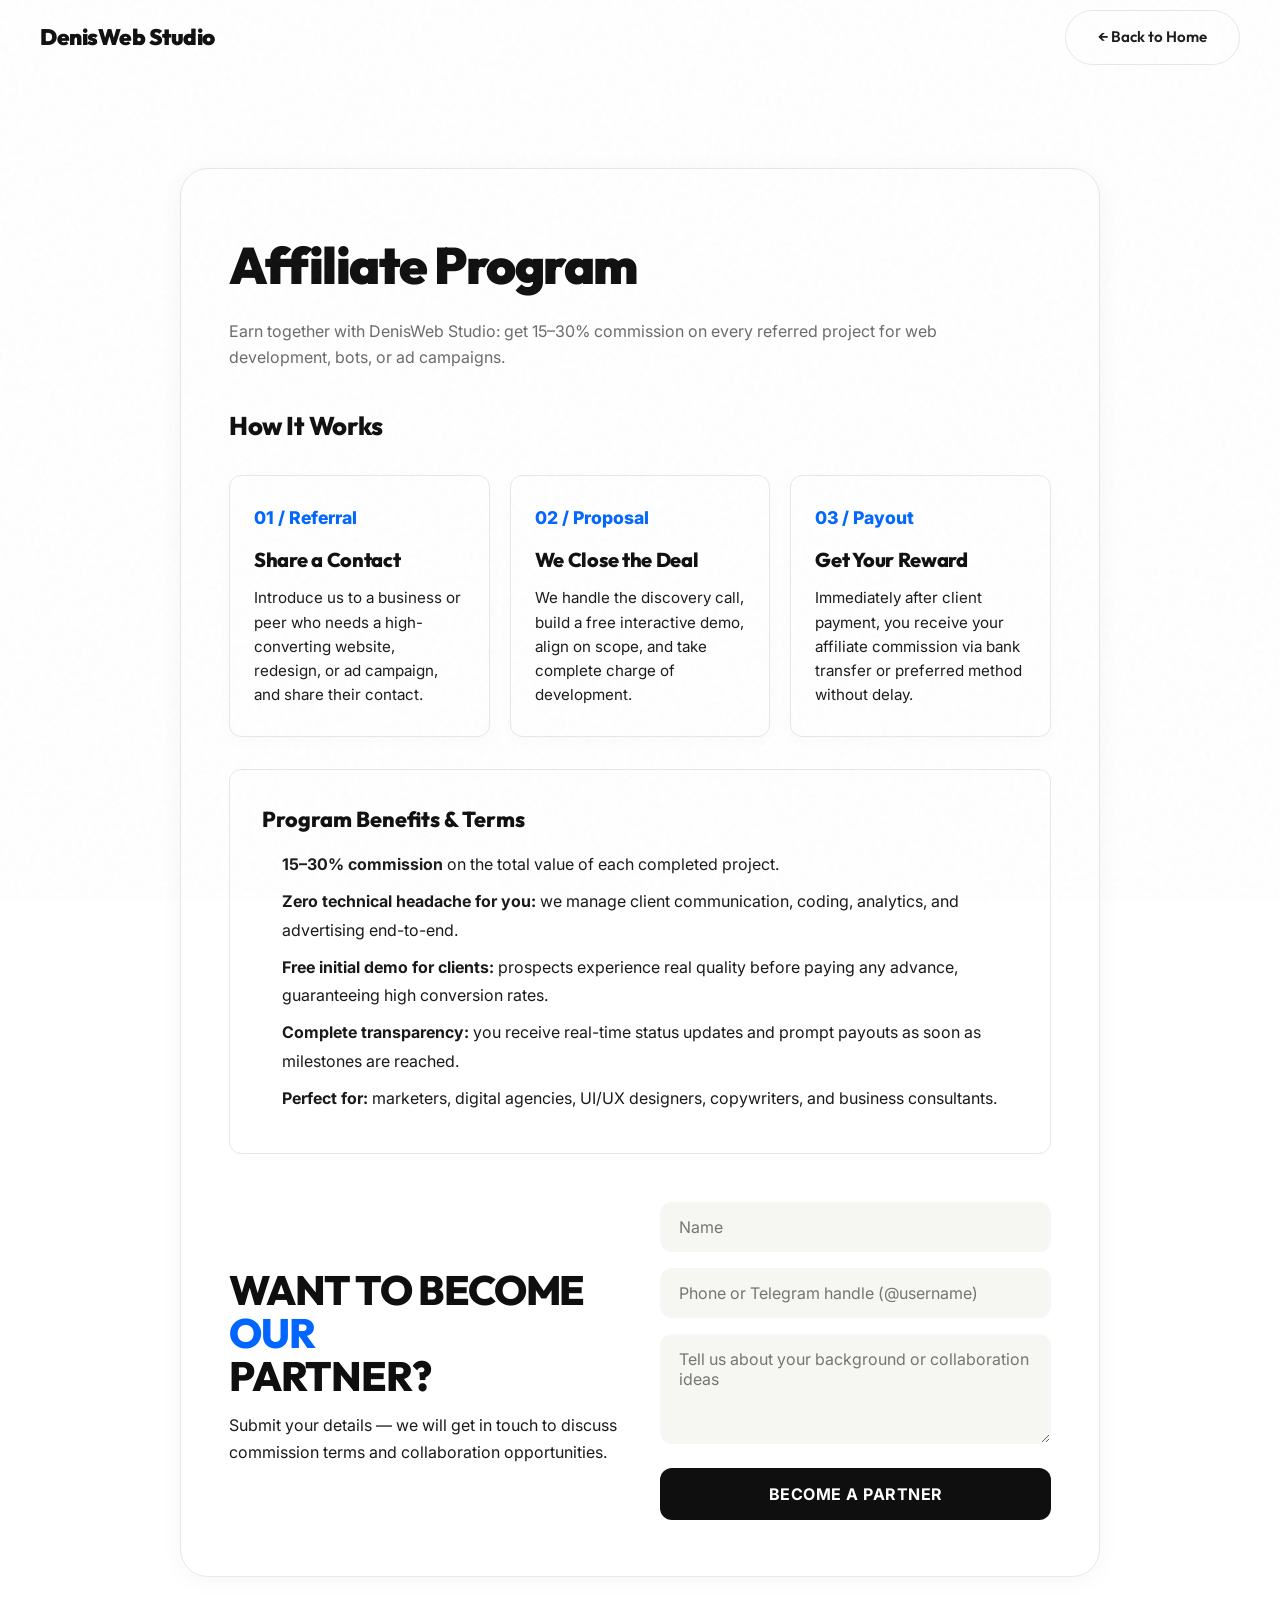
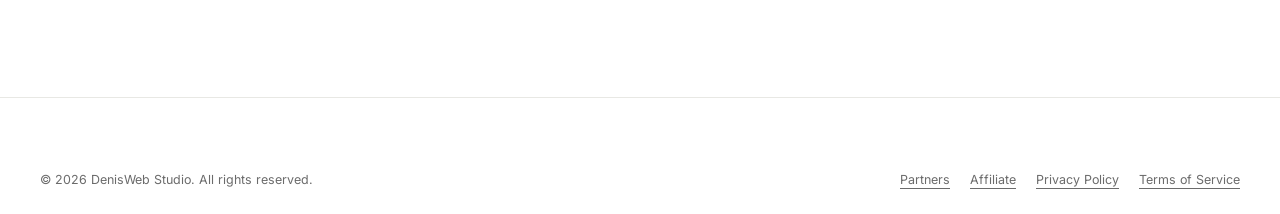
==== commit e2e1a246: "feat: partner steps pure white background and enclose contact form inside legal card without divider" ====
--- a/affiliate-en.html
+++ b/affiliate-en.html
@@ -98,12 +98,13 @@
       margin: 28px 0 32px;
     }
     .partner-step {
-      background: var(--gray);
+      background: var(--white);
       border: 1px solid var(--border);
       border-radius: var(--r);
       padding: 28px 24px;
       display: flex;
       flex-direction: column;
+      box-shadow: 0 4px 16px rgba(0,0,0,0.02);
     }
     .partner-step__num {
       font-size: 1.1rem;
@@ -131,7 +132,7 @@
       border: 1px solid var(--border);
       border-radius: var(--r);
       padding: 32px;
-      margin-bottom: 48px;
+      margin-bottom: 0;
       background: var(--white);
     }
     .partner-terms-box h3 {
@@ -150,10 +151,26 @@
     .partner-terms-box li {
       margin-bottom: 8px;
     }
+    .partner-contact-wrap {
+      margin-top: 48px;
+      padding-top: 0;
+      border-top: none !important;
+      display: grid;
+      grid-template-columns: 1fr 1fr;
+      gap: 40px;
+      align-items: center;
+    }
+    .partner-contact-wrap .form-new input,
+    .partner-contact-wrap .form-new textarea {
+      padding: 14px 18px;
+    }
+    .partner-contact-wrap .btn-black {
+      padding: 16px;
+    }
     .partner-sec-title {
-      font-size: clamp(2.2rem, 4vw, 3.5rem) !important;
+      font-size: clamp(1.85rem, 3.2vw, 2.7rem) !important;
       line-height: 1.05 !important;
-      letter-spacing: -1.5px !important;
+      letter-spacing: -1.2px !important;
       display: flex;
       flex-direction: column;
     }
@@ -223,15 +240,16 @@
         padding: 24px 16px;
         text-align: left;
       }
-      .contact-new {
-        grid-template-columns: 1fr;
-        gap: 32px;
+      .partner-contact-wrap {
+        grid-template-columns: 1fr !important;
+        gap: 28px !important;
+        margin-top: 36px !important;
       }
       .contact-new__left {
         text-align: center;
       }
       .partner-sec-title {
-        font-size: clamp(1.8rem, 7.5vw, 2.5rem) !important;
+        font-size: clamp(1.6rem, 6.8vw, 2.2rem) !important;
         text-align: center;
         align-items: center;
       }
@@ -318,40 +336,41 @@
           <li><strong>Perfect for:</strong> marketers, digital agencies, UI/UX designers, copywriters, and business consultants.</li>
         </ul>
       </div>
-    </div>
-
-    <!-- SECTION 3: CONTACT FORM (NO BOX / NO BORDER) -->
-    <div class="contact-new" style="margin-top: 64px;">
-      <div class="contact-new__left">
-        <h2 class="sec__title partner-sec-title">
-          <span class="nowrap-line">WANT TO BECOME</span>
-          <span class="nowrap-line" style="color: var(--accent);">OUR</span>
-          <span class="nowrap-line">PARTNER?</span>
-        </h2>
-        <p class="contact-new__desc">Submit your details — we will get in touch to discuss commission terms and collaboration opportunities.</p>
+
+      <!-- SECTION 3: CONTACT FORM (INSIDE CARD) -->
+      <div class="contact-new partner-contact-wrap">
+        <div class="contact-new__left">
+          <h2 class="sec__title partner-sec-title">
+            <span class="nowrap-line">WANT TO BECOME</span>
+            <span class="nowrap-line" style="color: var(--accent);">OUR</span>
+            <span class="nowrap-line">PARTNER?</span>
+          </h2>
+          <p class="contact-new__desc" style="font-size: 1rem; margin-top: 14px;">Submit your details — we will get in touch to discuss commission terms and collaboration opportunities.</p>
+        </div>
+
+        <div class="contact-new__right">
+          <form class="form-new" id="contactForm" novalidate>
+            <div class="form-new__group">
+              <input type="text" id="formName" name="name" placeholder="Name" autocomplete="name" required>
+              <span class="form-new__error" id="nameError"></span>
+            </div>
+
+            <div class="form-new__group">
+              <input type="text" id="formPhone" name="phone" placeholder="Phone or Telegram handle (@username)" autocomplete="tel" required>
+              <span class="form-new__error" id="phoneError"></span>
+            </div>
+
+            <div class="form-new__group">
+              <textarea id="formProject" name="project" placeholder="Tell us about your background or collaboration ideas" rows="4" required></textarea>
+              <span class="form-new__error" id="projectError"></span>
+            </div>
+            
+            <button type="submit" class="btn-black" id="cfSubmit">BECOME A PARTNER</button>
+            <div class="form__status" id="cfStatus" role="status" aria-live="polite"></div>
+          </form>
+        </div>
       </div>
 
-      <div class="contact-new__right">
-        <form class="form-new" id="contactForm" novalidate>
-          <div class="form-new__group">
-            <input type="text" id="formName" name="name" placeholder="Name" autocomplete="name" required>
-            <span class="form-new__error" id="nameError"></span>
-          </div>
-
-          <div class="form-new__group">
-            <input type="text" id="formPhone" name="phone" placeholder="Phone or Telegram handle (@username)" autocomplete="tel" required>
-            <span class="form-new__error" id="phoneError"></span>
-          </div>
-
-          <div class="form-new__group">
-            <textarea id="formProject" name="project" placeholder="Tell us about your background or collaboration ideas" rows="4" required></textarea>
-            <span class="form-new__error" id="projectError"></span>
-          </div>
-          
-          <button type="submit" class="btn-black" id="cfSubmit">BECOME A PARTNER</button>
-          <div class="form__status" id="cfStatus" role="status" aria-live="polite"></div>
-        </form>
-      </div>
     </div>
   </div>
 </main>
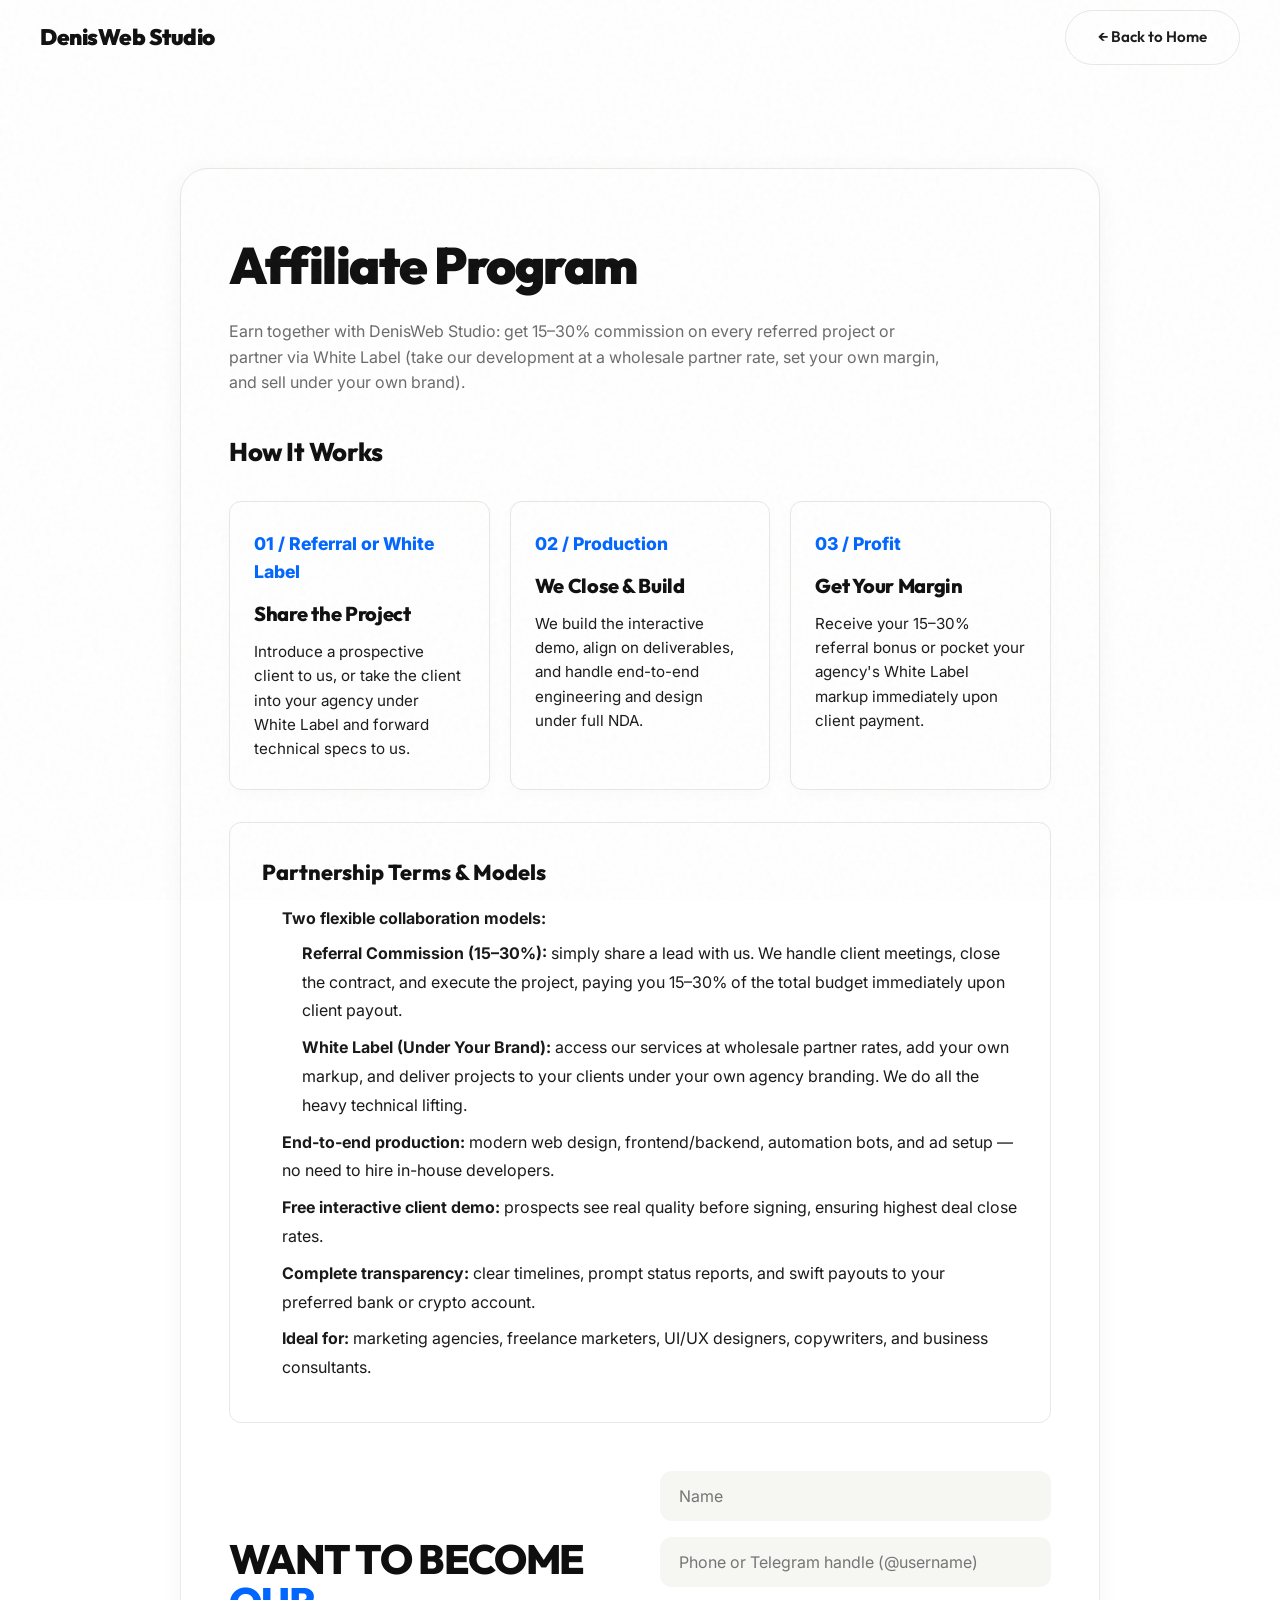
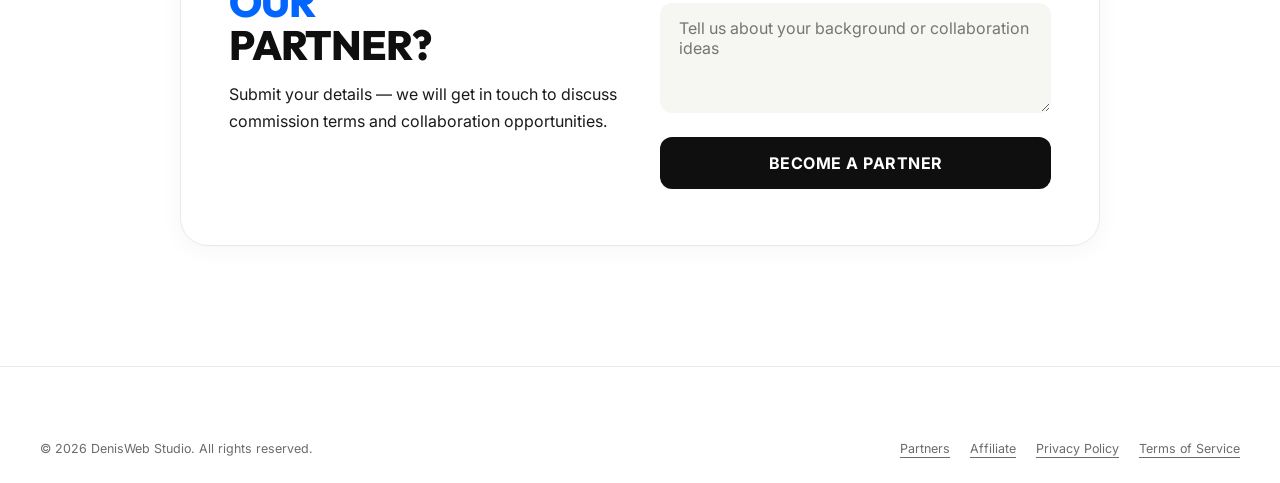
==== commit e78a4df2: "feat: left-align partner form title on mobile and add White Label collaboration model" ====
--- a/affiliate-en.html
+++ b/affiliate-en.html
@@ -246,16 +246,16 @@
         margin-top: 36px !important;
       }
       .contact-new__left {
-        text-align: center;
+        text-align: left !important;
       }
       .partner-sec-title {
         font-size: clamp(1.6rem, 6.8vw, 2.2rem) !important;
-        text-align: center;
-        align-items: center;
+        text-align: left !important;
+        align-items: flex-start !important;
       }
       .contact-new__desc {
-        margin: 16px auto 0;
-        text-align: center;
+        margin: 14px 0 0 !important;
+        text-align: left !important;
       }
       .legal-hdr .logo__name {
         font-size: 1.15rem !important;
@@ -293,28 +293,28 @@
   <div class="wrap" style="max-width: 1000px;">
     <div class="legal-card">
       <h1>Affiliate Program</h1>
-      <span class="legal-date">Earn together with DenisWeb Studio: get 15–30% commission on every referred project for web development, bots, or ad campaigns.</span>
+      <span class="legal-date">Earn together with DenisWeb Studio: get 15–30% commission on every referred project or partner via White Label (take our development at a wholesale partner rate, set your own margin, and sell under your own brand).</span>
 
       <!-- SECTION 1: How it works -->
       <section>
         <h2 style="font-family: var(--ffh); font-size: 1.6rem; font-weight: 800; color: var(--black); letter-spacing: -0.5px;">How It Works</h2>
         <div class="partner-steps" id="partnerSteps">
           <div class="partner-step">
-            <div class="partner-step__num">01 / Referral</div>
-            <h3 class="partner-step__title">Share a Contact</h3>
-            <p class="partner-step__text">Introduce us to a business or peer who needs a high-converting website, redesign, or ad campaign, and share their contact.</p>
+            <div class="partner-step__num">01 / Referral or White Label</div>
+            <h3 class="partner-step__title">Share the Project</h3>
+            <p class="partner-step__text">Introduce a prospective client to us, or take the client into your agency under White Label and forward technical specs to us.</p>
           </div>
 
           <div class="partner-step">
-            <div class="partner-step__num">02 / Proposal</div>
-            <h3 class="partner-step__title" style="white-space: nowrap;">We Close the Deal</h3>
-            <p class="partner-step__text">We handle the discovery call, build a free interactive demo, align on scope, and take complete charge of development.</p>
+            <div class="partner-step__num">02 / Production</div>
+            <h3 class="partner-step__title" style="white-space: nowrap;">We Close &amp; Build</h3>
+            <p class="partner-step__text">We build the interactive demo, align on deliverables, and handle end-to-end engineering and design under full NDA.</p>
           </div>
 
           <div class="partner-step">
-            <div class="partner-step__num">03 / Payout</div>
-            <h3 class="partner-step__title">Get Your Reward</h3>
-            <p class="partner-step__text">Immediately after client payment, you receive your affiliate commission via bank transfer or preferred method without delay.</p>
+            <div class="partner-step__num">03 / Profit</div>
+            <h3 class="partner-step__title">Get Your Margin</h3>
+            <p class="partner-step__text">Receive your 15–30% referral bonus or pocket your agency's White Label markup immediately upon client payment.</p>
           </div>
         </div>
 
@@ -327,13 +327,18 @@
 
       <!-- SECTION 2: Conditions -->
       <div class="partner-terms-box">
-        <h3>Program Benefits &amp; Terms</h3>
+        <h3>Partnership Terms &amp; Models</h3>
         <ul>
-          <li><strong>15–30% commission</strong> on the total value of each completed project.</li>
-          <li><strong>Zero technical headache for you:</strong> we manage client communication, coding, analytics, and advertising end-to-end.</li>
-          <li><strong>Free initial demo for clients:</strong> prospects experience real quality before paying any advance, guaranteeing high conversion rates.</li>
-          <li><strong>Complete transparency:</strong> you receive real-time status updates and prompt payouts as soon as milestones are reached.</li>
-          <li><strong>Perfect for:</strong> marketers, digital agencies, UI/UX designers, copywriters, and business consultants.</li>
+          <li><strong>Two flexible collaboration models:</strong>
+            <ul style="margin-top: 6px; padding-left: 20px;">
+              <li><strong>Referral Commission (15–30%):</strong> simply share a lead with us. We handle client meetings, close the contract, and execute the project, paying you 15–30% of the total budget immediately upon client payout.</li>
+              <li><strong>White Label (Under Your Brand):</strong> access our services at wholesale partner rates, add your own markup, and deliver projects to your clients under your own agency branding. We do all the heavy technical lifting.</li>
+            </ul>
+          </li>
+          <li><strong>End-to-end production:</strong> modern web design, frontend/backend, automation bots, and ad setup — no need to hire in-house developers.</li>
+          <li><strong>Free interactive client demo:</strong> prospects see real quality before signing, ensuring highest deal close rates.</li>
+          <li><strong>Complete transparency:</strong> clear timelines, prompt status reports, and swift payouts to your preferred bank or crypto account.</li>
+          <li><strong>Ideal for:</strong> marketing agencies, freelance marketers, UI/UX designers, copywriters, and business consultants.</li>
         </ul>
       </div>
 
--- a/assets/css/styles.css
+++ b/assets/css/styles.css
@@ -42,7 +42,7 @@
 /* ---- RESET ---- */
 *, *::before, *::after { box-sizing: border-box; margin: 0; padding: 0; }
 html { scroll-behavior: smooth; }
-body { font-family: var(--ff); background: var(--white); color: var(--text); line-height: 1.6; overflow-x: hidden; }
+body { font-family: var(--ff); background: var(--white); color: var(--text); line-height: 1.6; overflow-x: hidden; overflow-x: clip; }
 img, svg { display: block; max-width: 100%; }
 a { color: inherit; text-decoration: none; }
 button { font-family: inherit; cursor: pointer; border: none; background: none; }
@@ -955,8 +955,9 @@
 .rv-right { opacity: 0; transform: translateX(60px); transition: all 1.2s cubic-bezier(0.16, 1, 0.3, 1); }
 .rv-scale { opacity: 0; transform: scale(0.9); transition: all 1.2s cubic-bezier(0.16, 1, 0.3, 1); }
 
-.rv.is-visible, .rv-left.is-visible, .rv-right.is-visible, .rv-scale.is-visible { 
-  opacity: 1; transform: translate(0) scale(1); 
+.rv.is-visible, .rv-left.is-visible, .rv-right.is-visible, .rv-scale.is-visible,
+.rv.in, .rv-left.in, .rv-right.in, .rv-scale.in { 
+  opacity: 1 !important; transform: translate(0) scale(1) !important; 
 }
 
 .delay-1 { transition-delay: 0.1s; }
@@ -1090,7 +1091,11 @@
   transform: translateY(40px);
   transition: opacity .7s cubic-bezier(.4,0,.2,1), transform .7s cubic-bezier(.4,0,.2,1);
 }
-.rv.in { opacity: 1; transform: translateY(0); }
+.rv.in, .rv.is-visible { opacity: 1 !important; transform: translateY(0) !important; }
+.cases-more-btn--hidden,
+#casesMoreWrap.cases-more-btn--hidden {
+  display: none !important;
+}
 
 /* ============================================================
    RESPONSIVE
@@ -1211,13 +1216,16 @@
 
   .cases-grid, .adv-grid--clean { 
     display: flex !important; 
+    flex-direction: row !important;
     flex-wrap: nowrap !important;
     overflow-x: auto !important; 
     scroll-snap-type: x mandatory !important; 
     gap: 16px !important; 
     padding-bottom: 20px !important; 
     scrollbar-width: none !important; 
+    -ms-overflow-style: none !important;
     grid-template-columns: none !important;
+    -webkit-overflow-scrolling: touch !important;
   }
   .cases-grid--hidden { display: none !important; }
   .cases-grid::-webkit-scrollbar, .adv-grid--clean::-webkit-scrollbar { display: none !important; }
@@ -1226,13 +1234,18 @@
     flex: 0 0 calc(100vw - 40px) !important;
     max-width: calc(100vw - 40px) !important;
     min-width: calc(100vw - 40px) !important;
+    width: calc(100vw - 40px) !important;
     scroll-snap-align: start !important; 
     border-radius: var(--r) !important;
+    opacity: 1 !important;
+    transform: none !important;
   }
   .cases-grid .case--extra {
     display: block !important;
-  }
-  .cases-more-btn {
+    opacity: 1 !important;
+    transform: none !important;
+  }
+  .cases-more-btn, #casesMoreWrap {
     display: none !important;
   }
 
@@ -1438,7 +1451,25 @@
 
   #canvas-about-top, #canvas-about-bottom { height: 100% !important; width: 100% !important; margin: 0 !important; }
   
-  #advDots { display: flex !important; }
+  #advDots { 
+    display: flex !important; 
+    align-items: center !important;
+    justify-content: center !important;
+    gap: 8px !important;
+    margin-top: 24px !important;
+  }
+  .footer__nav { display: none !important; }
+  .footer__inner {
+    display: flex !important;
+    justify-content: space-between !important;
+    align-items: center !important;
+    width: 100% !important;
+  }
+  .footer__socials {
+    margin-left: auto !important;
+    display: flex !important;
+    gap: 12px !important;
+  }
 
   .contact__right { padding: 28px 20px; }
   .footer__bottom { 
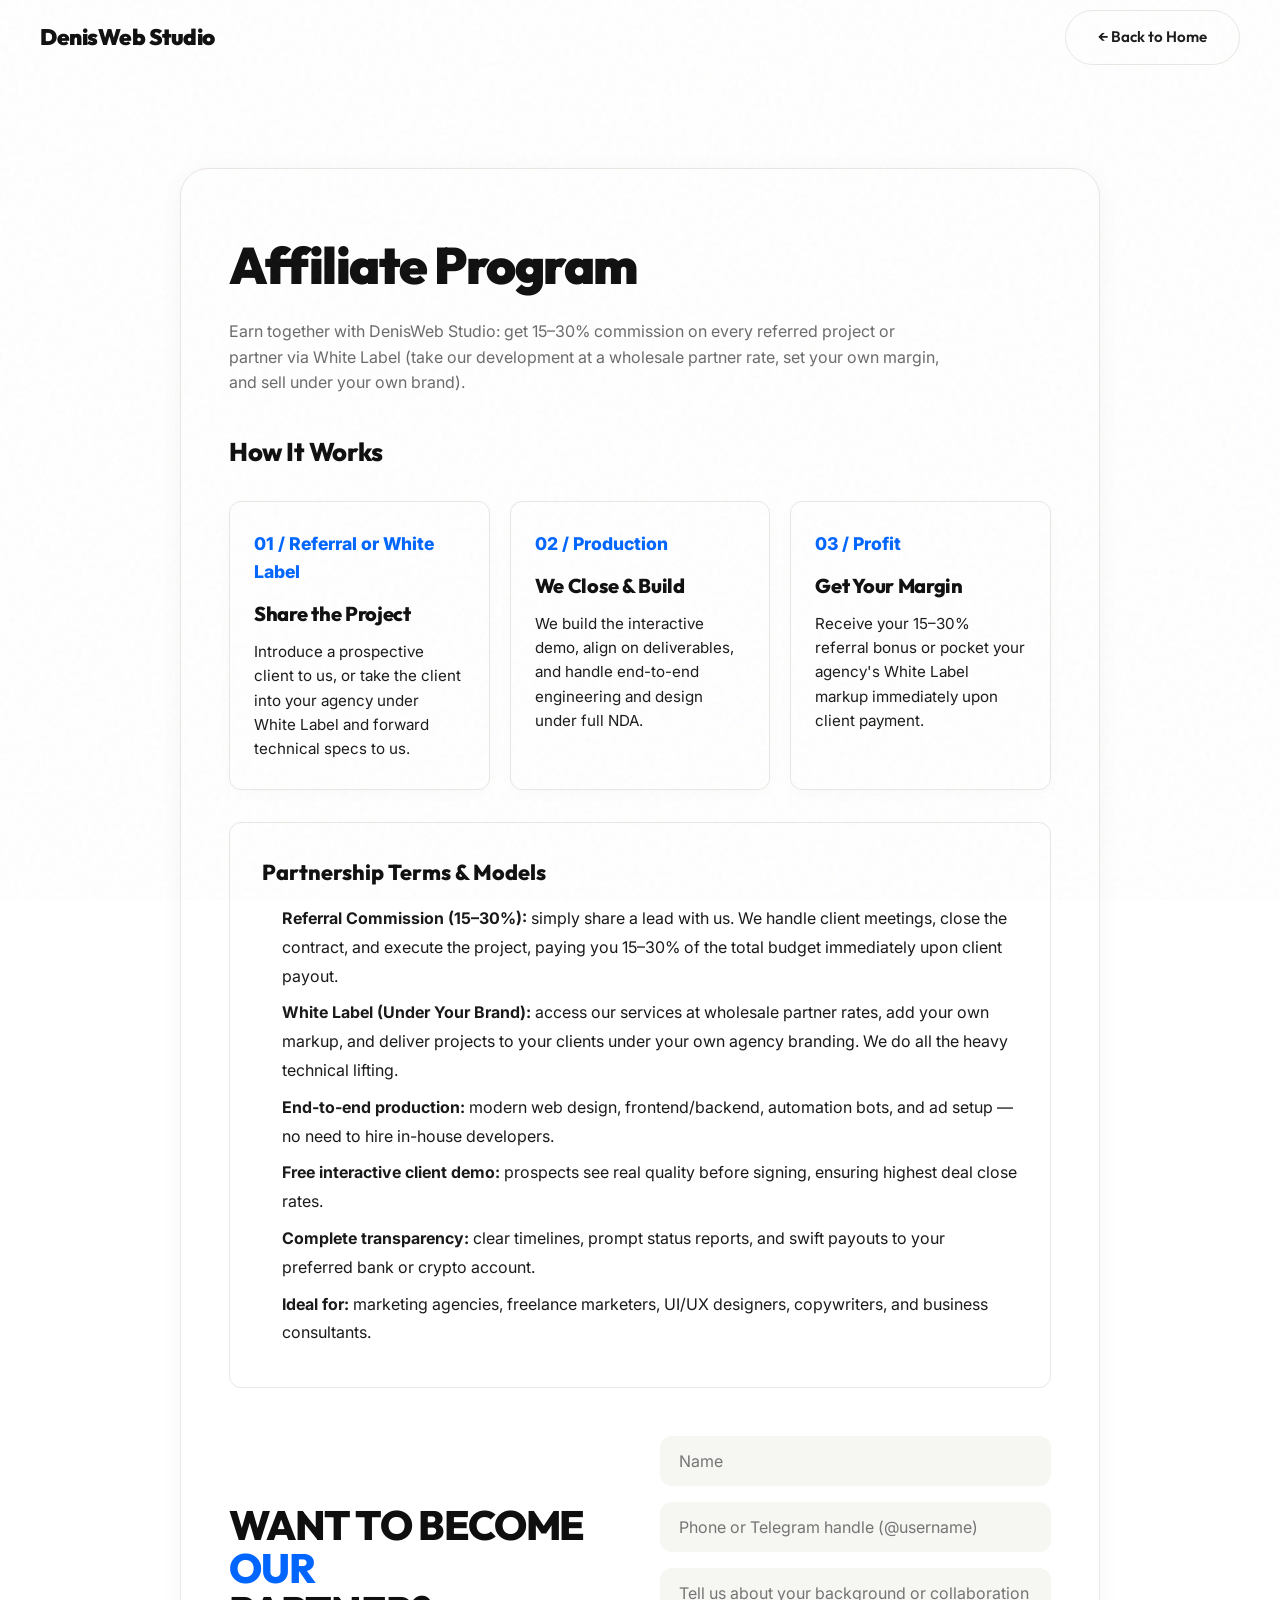
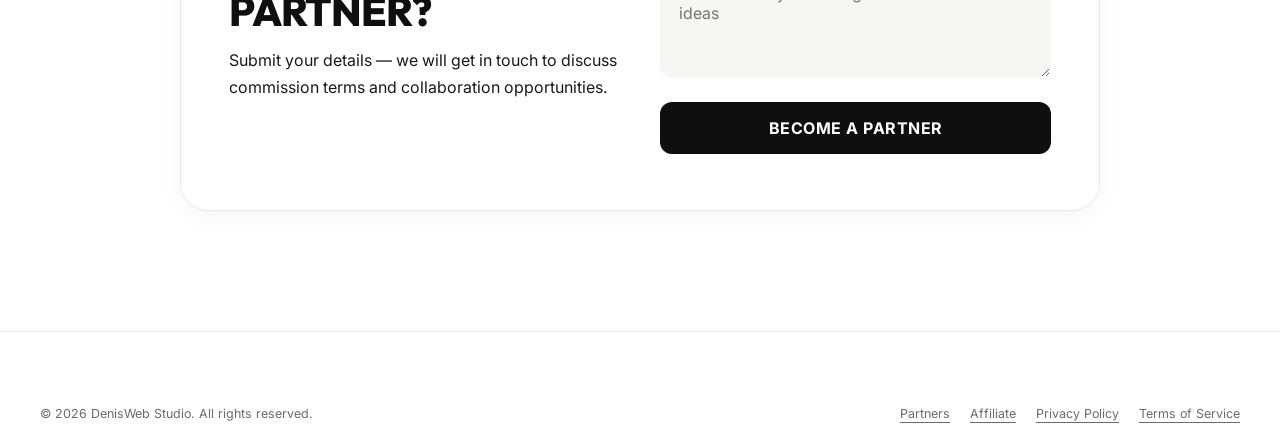
==== commit 30738ce0: "style: flatten referral and white label bullet items to match list level" ====
--- a/affiliate-en.html
+++ b/affiliate-en.html
@@ -329,12 +329,8 @@
       <div class="partner-terms-box">
         <h3>Partnership Terms &amp; Models</h3>
         <ul>
-          <li><strong>Two flexible collaboration models:</strong>
-            <ul style="margin-top: 6px; padding-left: 20px;">
-              <li><strong>Referral Commission (15–30%):</strong> simply share a lead with us. We handle client meetings, close the contract, and execute the project, paying you 15–30% of the total budget immediately upon client payout.</li>
-              <li><strong>White Label (Under Your Brand):</strong> access our services at wholesale partner rates, add your own markup, and deliver projects to your clients under your own agency branding. We do all the heavy technical lifting.</li>
-            </ul>
-          </li>
+          <li><strong>Referral Commission (15–30%):</strong> simply share a lead with us. We handle client meetings, close the contract, and execute the project, paying you 15–30% of the total budget immediately upon client payout.</li>
+          <li><strong>White Label (Under Your Brand):</strong> access our services at wholesale partner rates, add your own markup, and deliver projects to your clients under your own agency branding. We do all the heavy technical lifting.</li>
           <li><strong>End-to-end production:</strong> modern web design, frontend/backend, automation bots, and ad setup — no need to hire in-house developers.</li>
           <li><strong>Free interactive client demo:</strong> prospects see real quality before signing, ensuring highest deal close rates.</li>
           <li><strong>Complete transparency:</strong> clear timelines, prompt status reports, and swift payouts to your preferred bank or crypto account.</li>
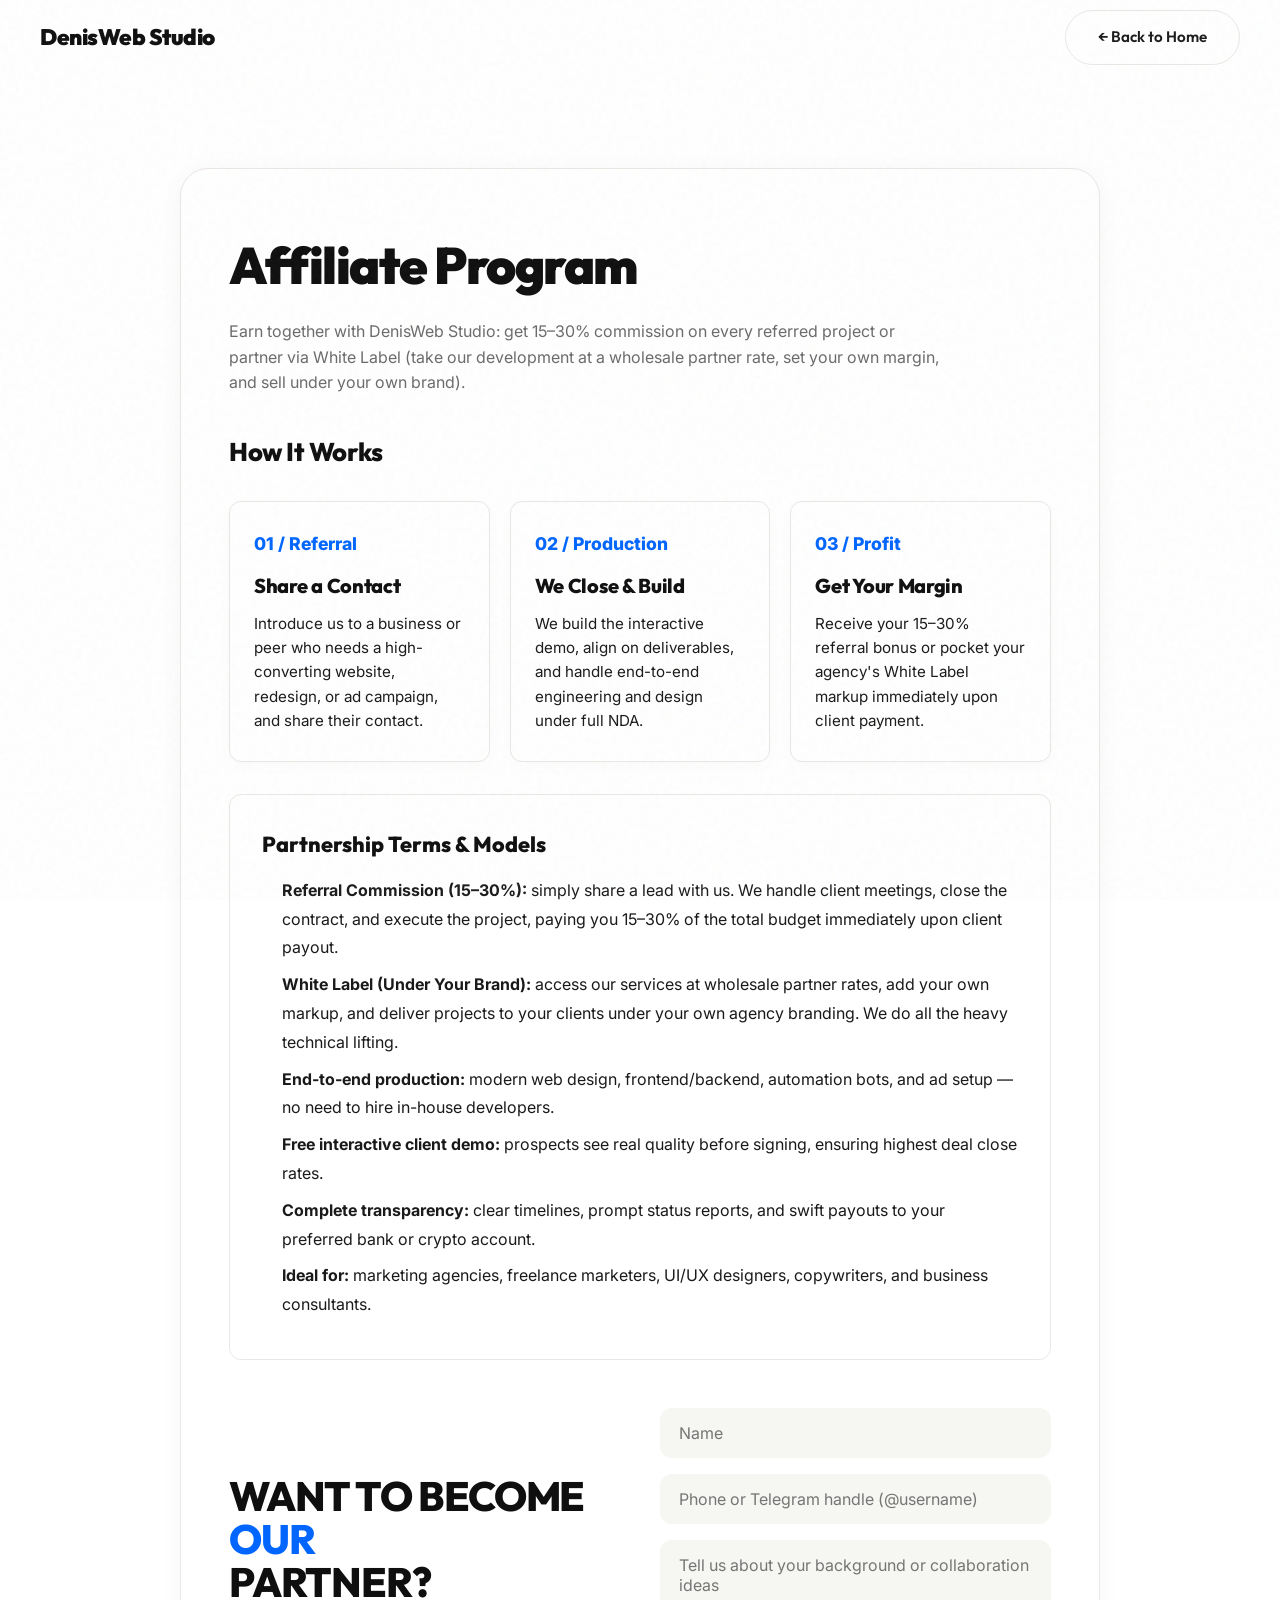
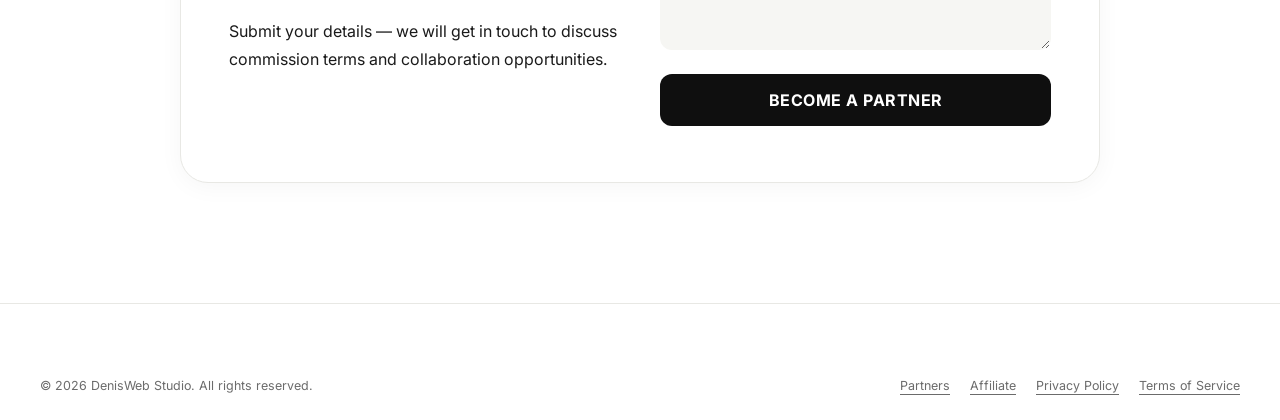
==== commit 279259cd: "fix: restore step 1 title to recommendation and fix footer order so logo is first and socials are se" ====
--- a/affiliate-en.html
+++ b/affiliate-en.html
@@ -300,9 +300,9 @@
         <h2 style="font-family: var(--ffh); font-size: 1.6rem; font-weight: 800; color: var(--black); letter-spacing: -0.5px;">How It Works</h2>
         <div class="partner-steps" id="partnerSteps">
           <div class="partner-step">
-            <div class="partner-step__num">01 / Referral or White Label</div>
-            <h3 class="partner-step__title">Share the Project</h3>
-            <p class="partner-step__text">Introduce a prospective client to us, or take the client into your agency under White Label and forward technical specs to us.</p>
+            <div class="partner-step__num">01 / Referral</div>
+            <h3 class="partner-step__title">Share a Contact</h3>
+            <p class="partner-step__text">Introduce us to a business or peer who needs a high-converting website, redesign, or ad campaign, and share their contact.</p>
           </div>
 
           <div class="partner-step">
--- a/assets/css/styles.css
+++ b/assets/css/styles.css
@@ -1114,7 +1114,7 @@
     order: 1 !important;
     margin: 0 !important;
   }
-  .logo {
+  .hdr__inner .logo {
     order: 2 !important;
     margin: 0 auto !important;
     text-align: center !important;
@@ -1465,7 +1465,13 @@
     align-items: center !important;
     width: 100% !important;
   }
+  .footer .logo {
+    order: 1 !important;
+    margin: 0 !important;
+    text-align: left !important;
+  }
   .footer__socials {
+    order: 2 !important;
     margin-left: auto !important;
     display: flex !important;
     gap: 12px !important;
